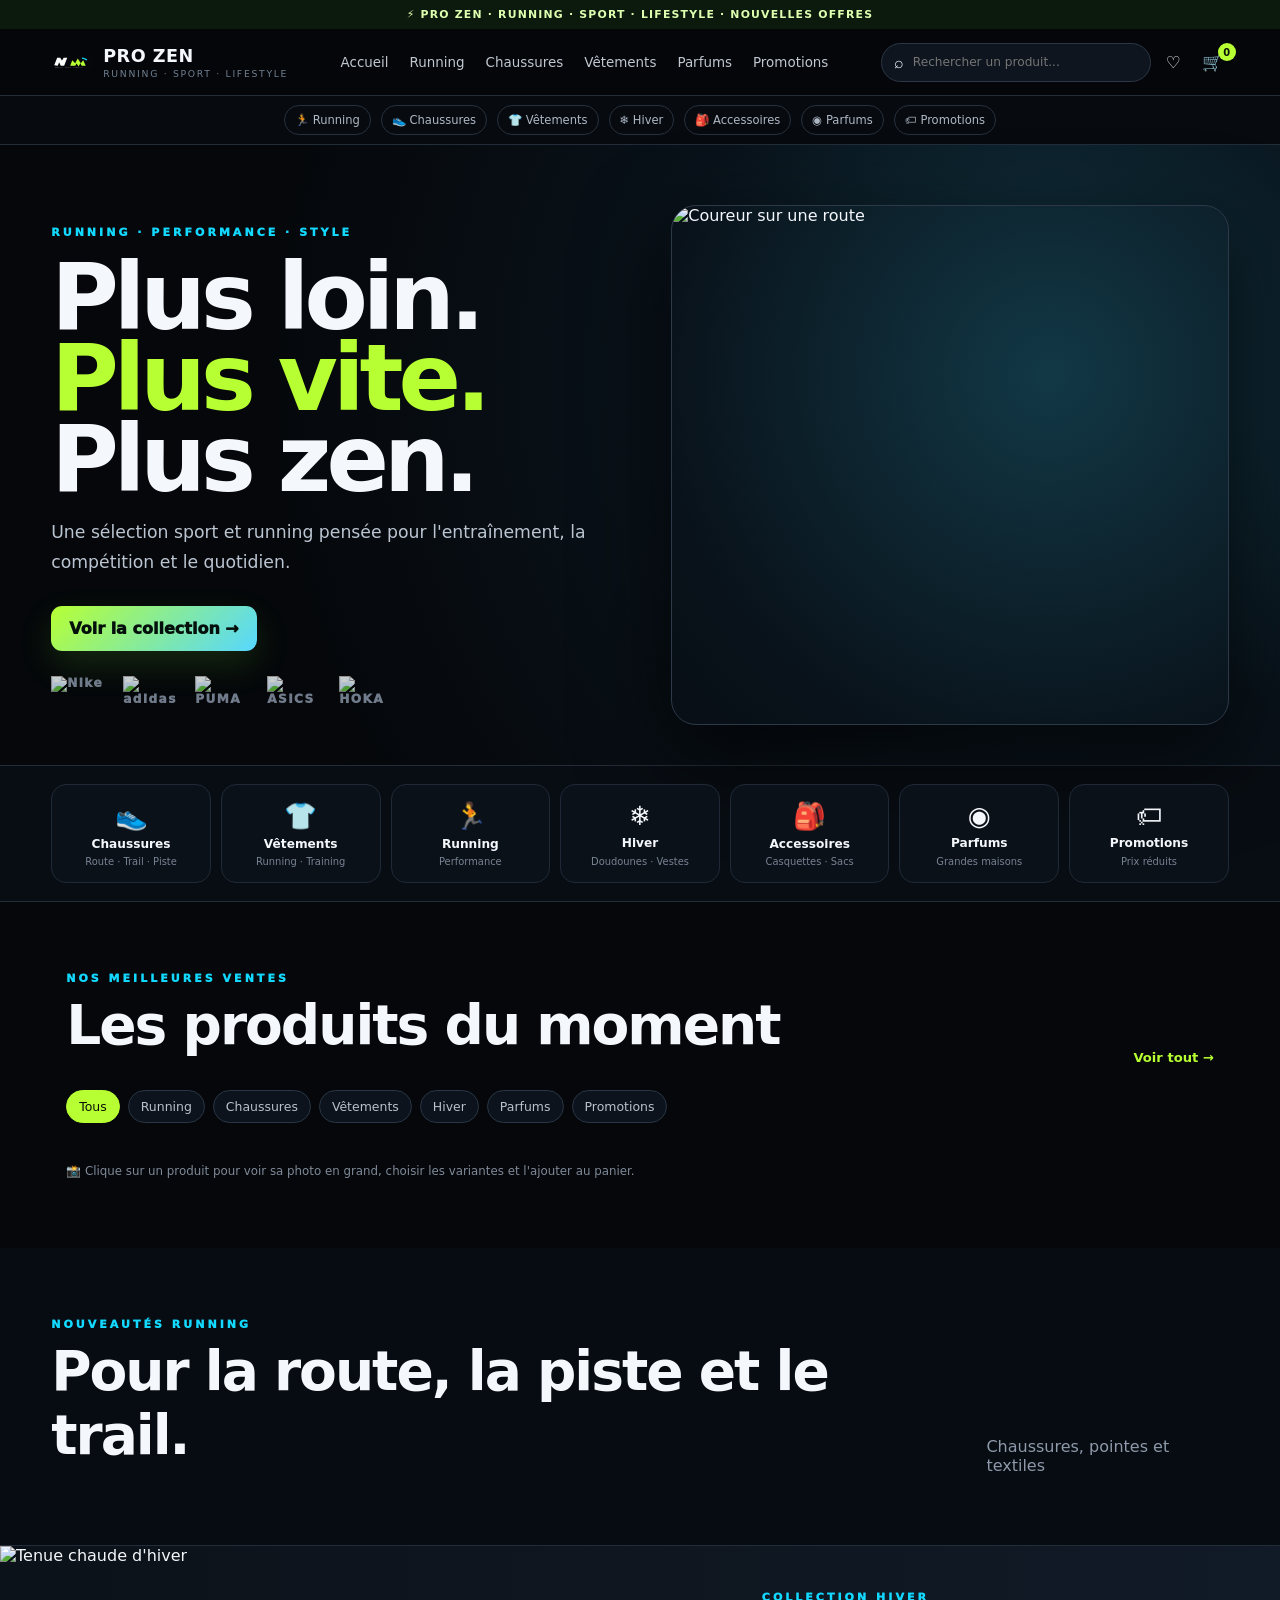
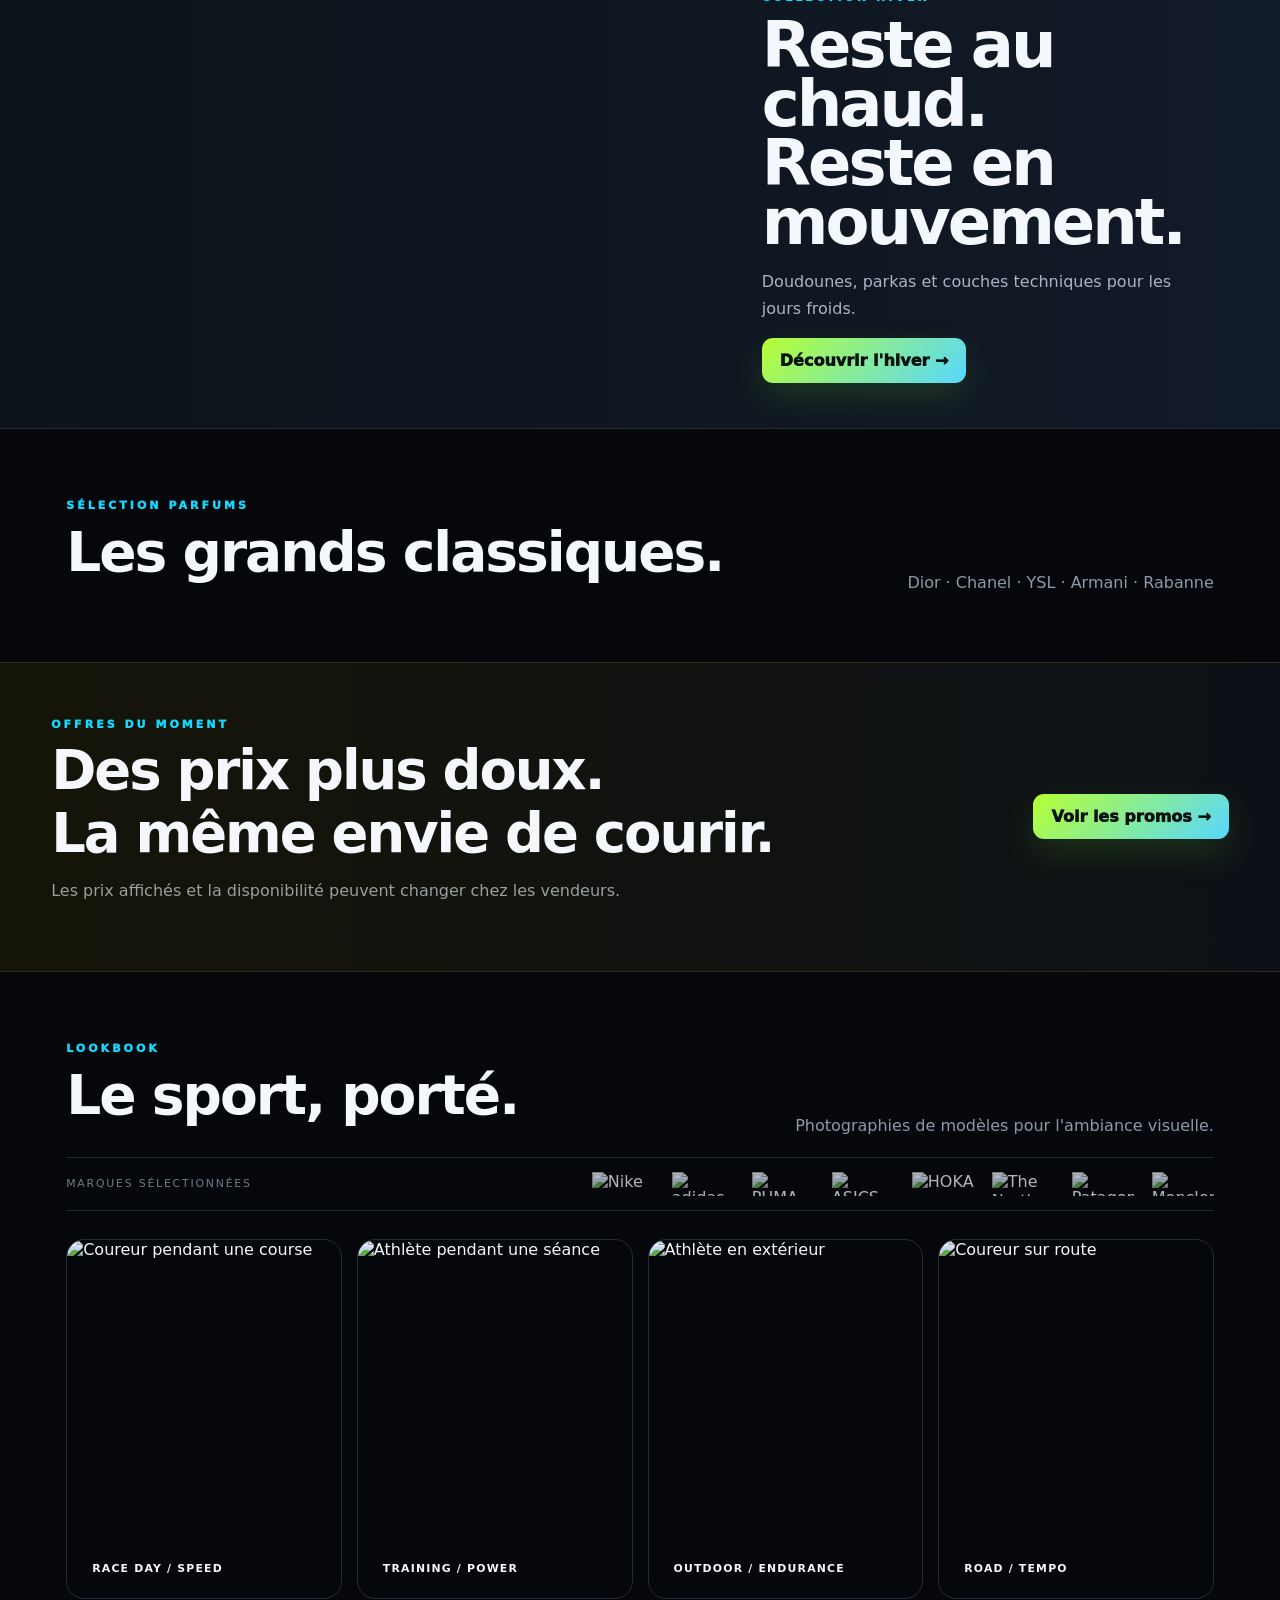
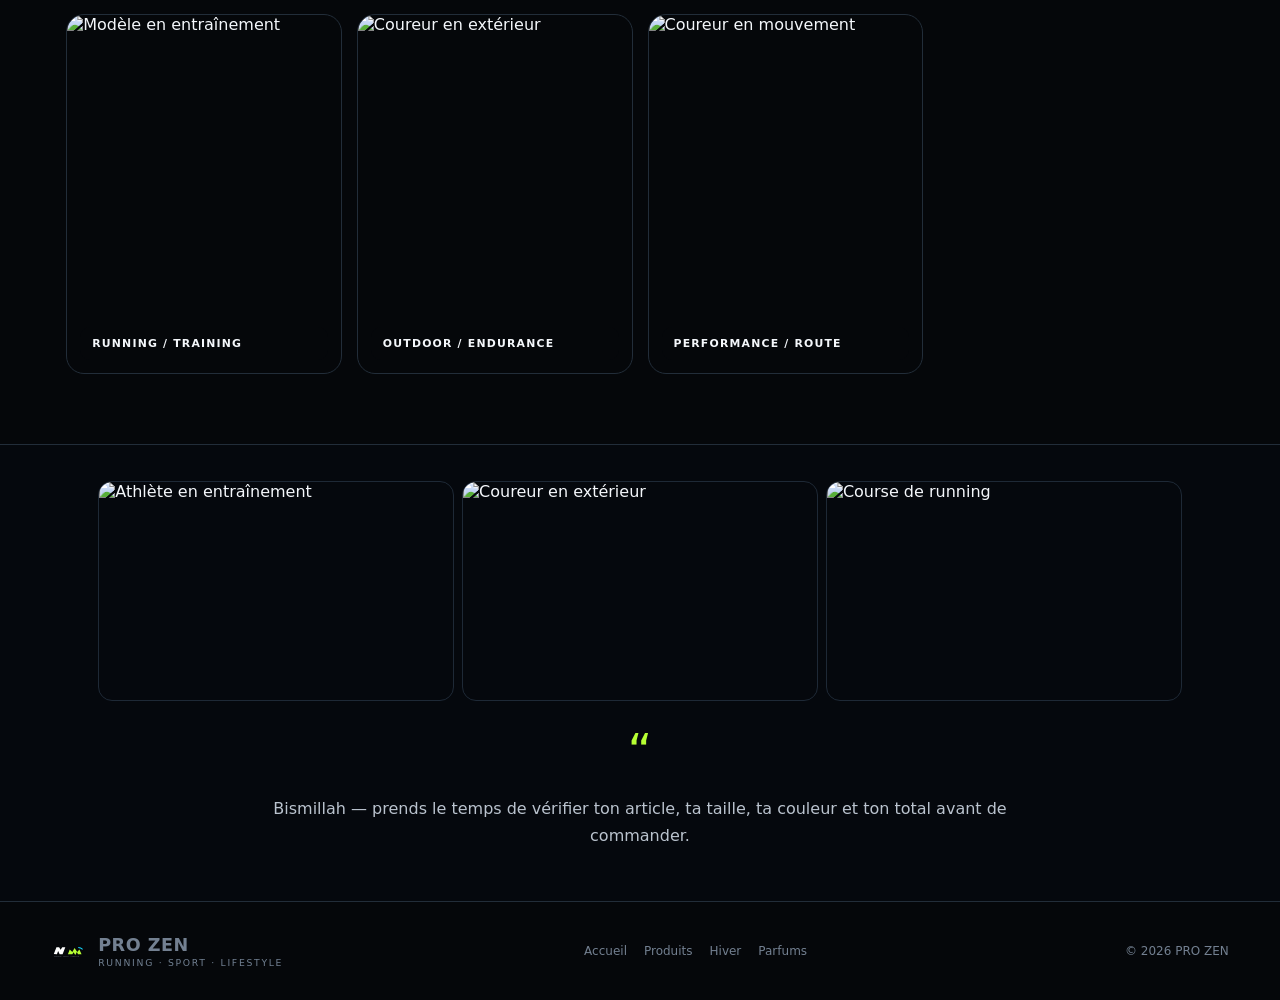
==== pro-zen/index.html @ c5462122 "Refresh PRO ZEN running catalog" ====
<!doctype html>
<html lang="fr">
<head>
<meta charset="utf-8"><meta name="viewport" content="width=device-width,initial-scale=1">
<title>PRO ZEN — Running · Sport · Lifestyle</title>
<meta name="description" content="PRO ZEN — running, chaussures, vêtements, hiver et parfums.">
<link rel="stylesheet" href="style.css?v=12">
</head>
<body>
<div class="topline">⚡ PRO ZEN · RUNNING · SPORT · LIFESTYLE · NOUVELLES OFFRES</div>

<header class="header">
  <a class="brand" href="#home"><img src="logo.svg" alt="PRO ZEN"><div><b>PRO ZEN</b><small>RUNNING · SPORT · LIFESTYLE</small></div></a>
  <nav class="nav"><a href="#home">Accueil</a><a href="#running">Running</a><a href="#products">Chaussures</a><a href="#winter">Vêtements</a><a href="#perfumes">Parfums</a><a href="#promo">Promotions</a></nav>
  <div class="head-tools"><label><span>⌕</span><input id="search" type="search" placeholder="Rechercher un produit..."></label><button class="tool" type="button">♡</button><button id="cartOpen" class="tool cart-tool" type="button">🛒<b id="count">0</b></button></div>
</header>

<div class="subnav"><a href="#products">🏃 Running</a><a href="#products">👟 Chaussures</a><a href="#products">👕 Vêtements</a><a href="#winter">❄ Hiver</a><a href="#products">🎒 Accessoires</a><a href="#perfumes">◉ Parfums</a><a href="#promo">🏷 Promotions</a></div>

<main id="home">
<section class="hero">
  <div class="hero-copy">
    <div class="eyebrow">RUNNING · PERFORMANCE · STYLE</div>
    <h1>Plus loin.<br><span>Plus vite.</span><br>Plus zen.</h1>
    <p>Une sélection sport et running pensée pour l'entraînement, la compétition et le quotidien.</p>
    <a href="#products" class="btn primary">Voir la collection →</a>
    <div class="brands"><img src="https://cdn.simpleicons.org/nike/ffffff" alt="Nike"><img src="https://cdn.simpleicons.org/adidas/ffffff" alt="adidas"><img src="https://cdn.simpleicons.org/puma/ffffff" alt="PUMA"><img src="https://cdn.simpleicons.org/asics/ffffff" alt="ASICS"><img src="https://cdn.simpleicons.org/hoka/ffffff" alt="HOKA"></div>
  </div>
  <div class="hero-photo"><img src="https://images.unsplash.com/photo-1552674605-db6ffd4facb5?auto=format&fit=crop&w=1400&q=88" alt="Coureur sur une route"></div>
</section>

<section class="quickcats">
<a href="#products" data-filter="Chaussures"><span>👟</span><b>Chaussures</b><small>Route · Trail · Piste</small></a>
<a href="#products" data-filter="Vêtements"><span>👕</span><b>Vêtements</b><small>Running · Training</small></a>
<a href="#running" data-filter="Running"><span>🏃</span><b>Running</b><small>Performance</small></a>
<a href="#winter" data-filter="Hiver"><span>❄</span><b>Hiver</b><small>Doudounes · Vestes</small></a>
<a href="#products" data-filter="Accessoires"><span>🎒</span><b>Accessoires</b><small>Casquettes · Sacs</small></a>
<a href="#perfumes" data-filter="Parfums"><span>◉</span><b>Parfums</b><small>Grandes maisons</small></a>
<a href="#promo" data-filter="Promotion"><span>🏷</span><b>Promotions</b><small>Prix réduits</small></a>
</section>

<section id="products" class="section" data-section="catalogue">
  <div class="section-title"><div><div class="eyebrow">NOS MEILLEURES VENTES</div><h2>Les produits du moment</h2></div><a class="text-link" href="#products">Voir tout →</a></div>
  <div id="filterRow" class="filter-row"><button class="filter active" data-filter="Tous">Tous</button><button class="filter" data-filter="Running">Running</button><button class="filter" data-filter="Chaussures">Chaussures</button><button class="filter" data-filter="Vêtements">Vêtements</button><button class="filter" data-filter="Hiver">Hiver</button><button class="filter" data-filter="Parfums">Parfums</button><button class="filter" data-filter="Promotion">Promotions</button></div>
  <div id="productGrid" class="product-grid"></div>
<p class="photo-note">📸 Clique sur un produit pour voir sa photo en grand, choisir les variantes et l'ajouter au panier.</p>
</section>

<section id="running" class="section dark-section">
  <div class="section-title"><div><div class="eyebrow">NOUVEAUTÉS RUNNING</div><h2>Pour la route, la piste et le trail.</h2></div><span class="muted">Chaussures, pointes et textiles</span></div>
  <div id="runningGrid" class="mini-grid"></div>
</section>

<section id="winter" class="winter">
  <div class="winter-photo"><img src="https://images.unsplash.com/photo-1544966503-7cc5ac882d5f?auto=format&fit=crop&w=1400&q=88" alt="Tenue chaude d'hiver"></div>
  <div class="winter-copy"><div class="eyebrow">COLLECTION HIVER</div><h2>Reste au chaud.<br>Reste en mouvement.</h2><p>Doudounes, parkas et couches techniques pour les jours froids.</p><a href="#products" data-filter-link="Hiver" class="btn primary">Découvrir l'hiver →</a></div>
</section>

<section id="perfumes" class="section">
  <div class="section-title"><div><div class="eyebrow">SÉLECTION PARFUMS</div><h2>Les grands classiques.</h2></div><span class="muted">Dior · Chanel · YSL · Armani · Rabanne</span></div>
  <div id="perfumeGrid" class="perfume-grid"></div>
</section>

<section id="promo" class="promo-band">
  <div><div class="eyebrow">OFFRES DU MOMENT</div><h2>Des prix plus doux.<br>La même envie de courir.</h2><p>Les prix affichés et la disponibilité peuvent changer chez les vendeurs.</p></div>
  <a href="#products" data-filter-link="Promotion" class="btn primary">Voir les promos →</a>
</section>

<section class="lookbook section">
  <div class="section-title"><div><div class="eyebrow">LOOKBOOK</div><h2>Le sport, porté.</h2></div><span class="muted">Photographies de modèles pour l'ambiance visuelle.</span></div>
  <div class="brand-gallery"><span>Marques sélectionnées</span><div><img src="https://cdn.simpleicons.org/nike/ffffff" alt="Nike"><img src="https://cdn.simpleicons.org/adidas/ffffff" alt="adidas"><img src="https://cdn.simpleicons.org/puma/ffffff" alt="PUMA"><img src="https://cdn.simpleicons.org/asics/ffffff" alt="ASICS"><img src="https://cdn.simpleicons.org/hoka/ffffff" alt="HOKA"><img src="https://cdn.simpleicons.org/thenorthface/ffffff" alt="The North Face"><img src="https://cdn.simpleicons.org/patagonia/ffffff" alt="Patagonia"><img src="https://cdn.simpleicons.org/moncler/ffffff" alt="Moncler"></div></div>
  <div class="look-grid">
    <figure><img src="https://images.unsplash.com/photo-1461896836934-ffe607ba8211?auto=format&fit=crop&w=1200&q=88" alt="Coureur pendant une course"><figcaption>RACE DAY / SPEED</figcaption></figure>
    <figure><img src="https://images.unsplash.com/photo-1571019613454-1cb2f99b2d8b?auto=format&fit=crop&w=1200&q=88" alt="Athlète pendant une séance"><figcaption>TRAINING / POWER</figcaption></figure>
    <figure><img src="https://images.unsplash.com/photo-1502904550040-7534597429ae?auto=format&fit=crop&w=1200&q=88" alt="Athlète en extérieur"><figcaption>OUTDOOR / ENDURANCE</figcaption></figure>
    <figure><img src="https://images.unsplash.com/photo-1552674605-db6ffd4facb5?auto=format&fit=crop&w=1200&q=88" alt="Coureur sur route"><figcaption>ROAD / TEMPO</figcaption></figure>
    <figure><img src="https://images.unsplash.com/photo-1538805060514-97d9cc17730c?auto=format&fit=crop&w=1200&q=88" alt="Modèle en entraînement"><figcaption>RUNNING / TRAINING</figcaption></figure>
    <figure><img src="https://images.unsplash.com/photo-1517963879433-6ad2b056d712?auto=format&fit=crop&w=1200&q=88" alt="Coureur en extérieur"><figcaption>OUTDOOR / ENDURANCE</figcaption></figure>
    <figure><img src="https://images.unsplash.com/photo-1552674605-db6ffd4facb5?auto=format&fit=crop&w=1200&q=88" alt="Coureur en mouvement"><figcaption>PERFORMANCE / ROUTE</figcaption></figure>
  </div>
</section>

<section class="quote"><div class="photo-ribbon"><img src="https://images.unsplash.com/photo-1517836357463-d25dfeac3438?auto=format&fit=crop&w=1200&q=88" alt="Athlète en entraînement"><img src="https://images.unsplash.com/photo-1546483875-ad9014c88eba?auto=format&fit=crop&w=1200&q=88" alt="Coureur en extérieur"><img src="https://images.unsplash.com/photo-1461896836934-ffe607ba8211?auto=format&fit=crop&w=1200&q=88" alt="Course de running"></div><div class="quote-inner"><span class="quote-mark">“</span><p>Bismillah — prends le temps de vérifier ton article, ta taille, ta couleur et ton total avant de commander.</p></div></section>
</main>

<aside id="cart" class="cart" aria-hidden="true">
  <div class="cart-head"><div><div class="eyebrow">MON PANIER</div><h2>Ta sélection</h2></div><button id="cartClose" class="close">×</button></div>
  <div id="cartItems" class="cart-items"></div>
  <div class="cart-bottom"><div class="total-row"><span>Sous-total</span><b id="cartTotal">0,00 €</b></div><div class="payments"><span>VISA</span><span>MC</span><span>PayPal</span><span>Apple Pay</span></div><button id="checkout" class="btn primary full">Passer la commande →</button><small>Paiement réel à connecter à un prestataire (ex. Stripe).</small><button id="empty" class="clear">Vider le panier</button></div>
</aside>

<div id="overlay" class="overlay hidden"></div>

<div id="productModal" class="modal hidden" aria-hidden="true">
 <div class="modal-card">
  <button id="modalClose" class="modal-x">×</button>
  <div class="modal-media"><img id="modalImg" src="" alt=""></div>
  <div class="modal-info">
   <div id="modalBrand" class="eyebrow"></div><h2 id="modalTitle"></h2><div id="modalPrice" class="modal-price"></div>
   <p id="modalDescription" class="modal-description"></p>
   <label>Taille</label><div id="sizes" class="options"></div>
   <label>Couleur</label><div id="colors" class="options"></div>
   <label>Quantité</label><div class="quantity"><button id="minus">−</button><b id="qty">1</b><button id="plus">+</button></div>
   <button id="playVoice" class="voice-btn" type="button">🔊 Écouter le message</button><button id="addVariant" class="btn primary full">Ajouter au panier</button>
   <a id="official" class="official" target="_blank" rel="noopener">Voir la fiche du vendeur ↗</a>
  </div>
 </div>
</div>

<div id="toast" class="toast"></div>
<footer class="footer"><div class="brand"><img src="logo.svg" alt="PRO ZEN"><div><b>PRO ZEN</b><small>RUNNING · SPORT · LIFESTYLE</small></div></div><div><a href="#home">Accueil</a><a href="#products">Produits</a><a href="#winter">Hiver</a><a href="#perfumes">Parfums</a></div><span>© 2026 PRO ZEN</span></footer>
<script src="script.js?v=12"></script>
</body>
</html>
---- pro-zen/style.css ----
:root{--bg:#05070a;--panel:#0a0f15;--panel2:#101722;--line:#222d39;--text:#f4f7fb;--muted:#8e99a9;--green:#b7ff33;--cyan:#13d8ff;--gold:#e8b74f;--red:#ff4d4d}
*{box-sizing:border-box}html{scroll-behavior:smooth}body{margin:0;background:var(--bg);color:var(--text);font-family:Inter,system-ui,-apple-system,"Segoe UI",Arial,sans-serif}body.lock{overflow:hidden}a{color:inherit;text-decoration:none}button,input{font:inherit}.topline{text-align:center;background:#0b1a0d;padding:8px;font-size:.68rem;font-weight:900;letter-spacing:1.2px;color:#dfffb0}
.header{position:sticky;top:0;z-index:70;display:flex;align-items:center;justify-content:space-between;gap:18px;padding:12px 4%;background:rgba(5,7,10,.94);backdrop-filter:blur(18px);border-bottom:1px solid var(--line)}.brand{display:flex;align-items:center;gap:10px}.brand img{width:42px;height:42px}.brand b{display:block;font-size:1.1rem;letter-spacing:.5px}.brand small{display:block;color:#718092;font-size:.58rem;letter-spacing:1.7px;margin-top:2px}.nav{display:flex;gap:21px;color:#c0c7d1;font-size:.84rem}.nav a:hover{color:#fff}.head-tools{display:flex;align-items:center;gap:9px}.head-tools label{width:min(270px,24vw);display:flex;gap:7px;align-items:center;background:#0e151e;border:1px solid #2b3746;border-radius:99px;padding:9px 12px}.head-tools input{width:100%;min-width:0;border:0;outline:0;background:transparent;color:#fff;font-size:.76rem}.tool{border:0;background:transparent;color:#fff;cursor:pointer;font-size:1.05rem;position:relative}.cart-tool b{position:absolute;top:-8px;right:-7px;display:grid;place-items:center;width:18px;height:18px;border-radius:99px;background:var(--green);color:#0b1108;font-size:.62rem}
.subnav{display:flex;justify-content:center;gap:10px;flex-wrap:wrap;padding:9px 4%;border-bottom:1px solid var(--line);background:#070b10}.subnav a{font-size:.72rem;color:#aeb7c3;border:1px solid #26313e;border-radius:99px;padding:7px 10px}.subnav a:hover{border-color:#56667a;color:#fff}
.hero{display:grid;grid-template-columns:1.03fr .97fr;min-height:620px;padding:55px 4% 35px;align-items:center;gap:28px;background:radial-gradient(circle at 82% 37%,#123846 0,#09121a 35%,#05070a 72%)}.hero-copy{max-width:650px}.eyebrow{font-size:.69rem;letter-spacing:3px;color:var(--cyan);font-weight:950}.hero h1{font-size:clamp(3.5rem,7.2vw,7rem);line-height:.88;letter-spacing:-5px;margin:18px 0}.hero h1 span{color:var(--green)}.hero p{max-width:620px;color:#bbc5d1;line-height:1.7;font-size:1.08rem}.btn{border:0;border-radius:11px;padding:13px 18px;font-weight:950;cursor:pointer;display:inline-flex;align-items:center;justify-content:center;gap:8px}.primary{background:linear-gradient(135deg,var(--green),#57d7ff);color:#04100b;box-shadow:0 14px 35px #7fff3322}.hero .primary{margin-top:12px}.brands{display:flex;gap:18px;flex-wrap:wrap;margin-top:25px;color:#7f8b9c;font-size:.76rem;font-weight:950;letter-spacing:1.4px}.hero-photo{height:520px;border-radius:25px;overflow:hidden;border:1px solid #2d3848;box-shadow:0 30px 90px #000b}.hero-photo img{width:100%;height:100%;object-fit:cover}
.quickcats{display:grid;grid-template-columns:repeat(7,1fr);gap:10px;padding:18px 4%;background:#080d13;border-top:1px solid var(--line);border-bottom:1px solid var(--line)}.quickcats a{display:grid;justify-items:center;text-align:center;gap:5px;padding:15px 8px;border:1px solid #202a37;background:#0b1119;border-radius:15px}.quickcats a:hover{border-color:#4d5d70;transform:translateY(-2px)}.quickcats span{font-size:1.65rem}.quickcats b{font-size:.76rem}.quickcats small{color:#788393;font-size:.62rem}
.section{max-width:1250px;margin:auto;padding:70px 4%}.section-title{display:flex;justify-content:space-between;align-items:end;gap:20px}.section h2{font-size:clamp(2.1rem,4.3vw,3.5rem);letter-spacing:-2px;margin:8px 0}.muted{color:var(--muted)}.text-link{color:var(--green);font-size:.82rem;font-weight:900}.filter-row{display:flex;gap:8px;flex-wrap:wrap;margin:25px 0}.filter{background:#0c131c;border:1px solid #2a3645;color:#b8c1cd;border-radius:99px;padding:8px 12px;cursor:pointer;font-size:.78rem}.filter.active{background:var(--green);color:#091008;border-color:var(--green)}
.product-grid{display:grid;grid-template-columns:repeat(4,1fr);gap:15px}.product-card{border:1px solid var(--line);border-radius:16px;overflow:hidden;background:linear-gradient(160deg,#101722,#090d13);transition:.2s;cursor:pointer}.product-card:hover{transform:translateY(-4px);border-color:#425469}.product-photo{height:245px;background:#f2f4f6;position:relative;display:grid;place-items:center}.product-photo img{width:100%;height:100%;object-fit:contain;display:block}.tag{position:absolute;left:11px;top:11px;background:#07120a;border:1px solid #496b23;color:var(--green);padding:5px 7px;border-radius:99px;font-size:.62rem;font-weight:950;z-index:2}.product-info{padding:14px}.product-brand{font-size:.64rem;letter-spacing:1.5px;color:var(--cyan);font-weight:950}.product-info h3{font-size:.95rem;margin:7px 0;min-height:41px}.product-meta{display:flex;justify-content:space-between;gap:8px;align-items:center}.rating{color:#ffd45a;font-size:.68rem}.price{font-weight:950}.old{color:#6f7a89;text-decoration:line-through;font-size:.72rem;margin-right:5px}.mini-grid{display:grid;grid-template-columns:repeat(6,1fr);gap:12px}.mini-card{border:1px solid #222d3b;border-radius:14px;background:#0c121a;overflow:hidden;cursor:pointer}.mini-card .mini-photo{height:145px;background:#121924}.mini-card img{width:100%;height:100%;object-fit:contain}.mini-card div:last-child{padding:10px}.mini-card strong{display:block;font-size:.72rem}.mini-card span{font-size:.65rem;color:#8793a3}
.dark-section{background:#070c12;max-width:none}.dark-section>.section{max-width:1250px}
.winter{display:grid;grid-template-columns:1.12fr .88fr;min-height:390px;border-top:1px solid var(--line);border-bottom:1px solid var(--line);background:linear-gradient(90deg,#0c1219,#111a27)}.winter-photo{min-height:390px}.winter-photo img{width:100%;height:100%;object-fit:cover}.winter-copy{align-self:center;padding:45px}.winter-copy h2{font-size:clamp(2.5rem,5vw,4.2rem);letter-spacing:-3px;line-height:.92;margin:12px 0}.winter-copy p{color:#aab4c2;line-height:1.7;max-width:450px}
.perfume-grid{display:grid;grid-template-columns:repeat(5,1fr);gap:14px}.perfume-card{border:1px solid var(--line);border-radius:16px;overflow:hidden;background:#0d1219;cursor:pointer}.perfume-card .perfume-photo{height:250px;background:#17120f;display:grid;place-items:center}.perfume-card img{width:100%;height:100%;object-fit:cover}.perfume-card div:last-child{padding:13px}.perfume-card small{color:var(--gold)}.perfume-card h3{font-size:.9rem;margin:6px 0}
.promo-band{display:flex;align-items:center;justify-content:space-between;gap:30px;padding:55px 4%;background:linear-gradient(90deg,#151408,#0d1117);border-top:1px solid #302d1b;border-bottom:1px solid #302d1b}.promo-band h2{font-size:clamp(2rem,4.5vw,3.4rem);margin:8px 0;letter-spacing:-2px}.promo-band p{color:#989f9e}
.look-grid{display:grid;grid-template-columns:1.2fr .9fr .9fr;gap:15px}.look-grid figure{height:410px;margin:0;position:relative;overflow:hidden;border-radius:18px;border:1px solid var(--line)}.look-grid figure:nth-child(n+2){height:410px}.look-grid img{width:100%;height:100%;object-fit:cover}.look-grid figcaption{position:absolute;left:13px;right:13px;bottom:13px;background:#05080bd9;padding:10px 12px;border-radius:10px;font-size:.68rem;font-weight:900;letter-spacing:1.2px}
.quote{padding:36px 4%;background:#05080d;border-top:1px solid var(--line)}.quote-inner{max-width:820px;margin:auto;text-align:center}.quote-mark{font-size:3rem;color:var(--green)}.quote p{color:#bac3ce;line-height:1.7}
.cart{position:fixed;z-index:120;right:0;top:0;width:min(450px,94vw);height:100vh;background:#090f16;border-left:1px solid #364354;padding:23px;transform:translateX(105%);transition:.25s;display:flex;flex-direction:column}.cart.open{transform:translateX(0)}.cart-head{display:flex;justify-content:space-between}.cart h2{margin:6px 0}.close,.modal-x{border:0;background:transparent;color:#fff;font-size:2rem;cursor:pointer}.cart-items{flex:1;overflow:auto;margin:18px 0}.empty{color:#738091;padding:25px 0}.cart-row{display:grid;grid-template-columns:1fr auto;gap:10px;padding:14px 0;border-bottom:1px solid #25303d}.cart-row h4{margin:0 0 4px;font-size:.87rem}.cart-row small{color:#8994a3;line-height:1.5}.remove{background:#1c2632;color:#fff;border:0;width:31px;height:31px;border-radius:8px;cursor:pointer}.cart-bottom{border-top:1px solid #2a3643;padding-top:15px;display:grid;gap:10px}.total-row{display:flex;justify-content:space-between}.payments{display:flex;gap:7px;flex-wrap:wrap}.payments span{border:1px solid #313d4c;border-radius:7px;padding:6px 8px;background:#0f1620;color:#bfc8d3;font-size:.65rem;font-weight:900}.full{width:100%}.cart-bottom small{font-size:.7rem;color:#6e7b8b;line-height:1.5}.clear{border:0;background:transparent;color:#9ba6b5;cursor:pointer}.overlay{position:fixed;z-index:110;inset:0;background:#000b}
.modal{position:fixed;z-index:130;inset:0;background:#000c;display:grid;place-items:center;padding:20px}.modal-card{position:relative;width:min(900px,100%);max-height:92vh;overflow:auto;display:grid;grid-template-columns:1fr 1fr;background:#0c1219;border:1px solid #344052;border-radius:20px;box-shadow:0 30px 100px #000e}.modal-media{min-height:530px;background:#f2f4f6}.modal-media img{width:100%;height:100%;object-fit:contain}.modal-info{padding:30px}.modal-info h2{font-size:2rem;margin:8px 0}.modal-price{font-weight:950;font-size:1.3rem}.modal-description{color:#9aa5b4;line-height:1.7;font-size:.9rem}.modal-info label{display:block;color:#aeb8c5;font-size:.75rem;font-weight:900;margin:18px 0 8px}.options{display:flex;gap:8px;flex-wrap:wrap}.option{border:1px solid #324052;background:#111a24;color:#fff;padding:9px 12px;border-radius:9px;cursor:pointer}.option.selected{border-color:var(--green);background:#203018}.quantity{display:flex;gap:15px;align-items:center;margin:10px 0 20px}.quantity button{width:35px;height:35px;border:1px solid #354255;background:#121b25;color:#fff;border-radius:8px;cursor:pointer}.official{display:block;text-align:center;margin-top:12px;color:#99a5b6;font-size:.76rem}.hidden{display:none!important}.toast{position:fixed;z-index:150;left:50%;bottom:24px;transform:translate(-50%,20px);opacity:0;transition:.2s;background:#f4f7fa;color:#071009;padding:11px 15px;border-radius:99px;font-weight:950;pointer-events:none}.toast.show{opacity:1;transform:translate(-50%,0)}
.footer{display:flex;justify-content:space-between;align-items:center;gap:20px;padding:28px 4%;border-top:1px solid var(--line);color:#738091;font-size:.75rem}.footer .brand img{width:37px}.footer a{margin-right:17px}
@media(max-width:1100px){.product-grid{grid-template-columns:repeat(3,1fr)}.mini-grid{grid-template-columns:repeat(4,1fr)}.perfume-grid{grid-template-columns:repeat(4,1fr)}.quickcats{grid-template-columns:repeat(4,1fr)}.nav{display:none}.head-tools label{width:240px}}
@media(max-width:800px){.hero{grid-template-columns:1fr}.hero-photo{height:430px}.product-grid{grid-template-columns:repeat(2,1fr)}.mini-grid{grid-template-columns:repeat(3,1fr)}.perfume-grid{grid-template-columns:repeat(2,1fr)}.winter{grid-template-columns:1fr}.winter-photo{min-height:320px}.winter-copy{padding:35px 4%}.look-grid{grid-template-columns:1fr}.section-title{display:block}.modal-card{grid-template-columns:1fr}.modal-media{min-height:320px;height:320px}.hero h1{letter-spacing:-3px}}
@media(max-width:560px){.header{padding:11px 4%}.brand small{display:none}.head-tools label{display:none}.quickcats{grid-template-columns:repeat(2,1fr);padding:12px 4%}.product-grid{grid-template-columns:1fr}.mini-grid{grid-template-columns:repeat(2,1fr)}.perfume-grid{grid-template-columns:1fr 1fr}.footer{flex-direction:column;align-items:flex-start}.promo-band{display:block}.promo-band .btn{margin-top:15px}}

.brands{display:flex!important;align-items:center;gap:18px;flex-wrap:wrap;margin-top:25px}.brands img{width:54px;height:28px;object-fit:contain;opacity:.8;filter:brightness(1.1)}.brands img:hover{opacity:1}.brand-gallery{margin:22px 0 28px;padding:14px 0;border-top:1px solid #202b38;border-bottom:1px solid #202b38;display:flex;align-items:center;justify-content:space-between;gap:18px}.brand-gallery>span{font-size:.68rem;color:#6f7b89;letter-spacing:1.8px;text-transform:uppercase}.brand-gallery>div{display:flex;gap:18px;align-items:center;flex-wrap:wrap}.brand-gallery img{width:62px;height:24px;object-fit:contain;opacity:.72}.brand-gallery img:hover{opacity:1}.look-grid{grid-template-columns:repeat(4,1fr)}.look-grid figure{height:360px!important}.photo-ribbon{display:grid;grid-template-columns:repeat(3,1fr);gap:8px;max-width:1250px;margin:0 auto 22px;padding:0 4%}.photo-ribbon img{width:100%;height:220px;object-fit:cover;border-radius:14px;border:1px solid #1e2936}
@media(max-width:1000px){.look-grid{grid-template-columns:repeat(2,1fr)}.brand-gallery{display:block}.brand-gallery>div{margin-top:12px}.photo-ribbon{grid-template-columns:1fr 1fr}}
@media(max-width:600px){.look-grid{grid-template-columns:1fr}.photo-ribbon{grid-template-columns:1fr}.photo-ribbon img{height:200px}.brands img{width:45px}}

.product-photo{height:280px!important;background:#f7f7f7}.product-photo img{object-fit:contain!important;padding:12px}.photo-note{margin:16px 0 0;color:#7f8a99;font-size:.74rem}.modal-media{background:#f7f7f7;display:flex;align-items:center;justify-content:center}.modal-media img{object-fit:contain!important;padding:20px}.voice-btn{width:100%;margin:12px 0 8px;border:1px solid #395066;background:#111b25;color:#dff8ff;border-radius:10px;padding:10px;font-weight:900;cursor:pointer}.voice-btn:hover{border-color:#13d8ff;background:#102531}
.official-card-link{display:block;margin-top:10px;color:#b7ff33;font-size:.72rem;font-weight:900}.official-card-link:hover{color:#13d8ff}.click-hint{margin-top:7px;color:#6f7b8a;font-size:.65rem}.image-fallback{background:linear-gradient(145deg,#111923,#090d13)!important}
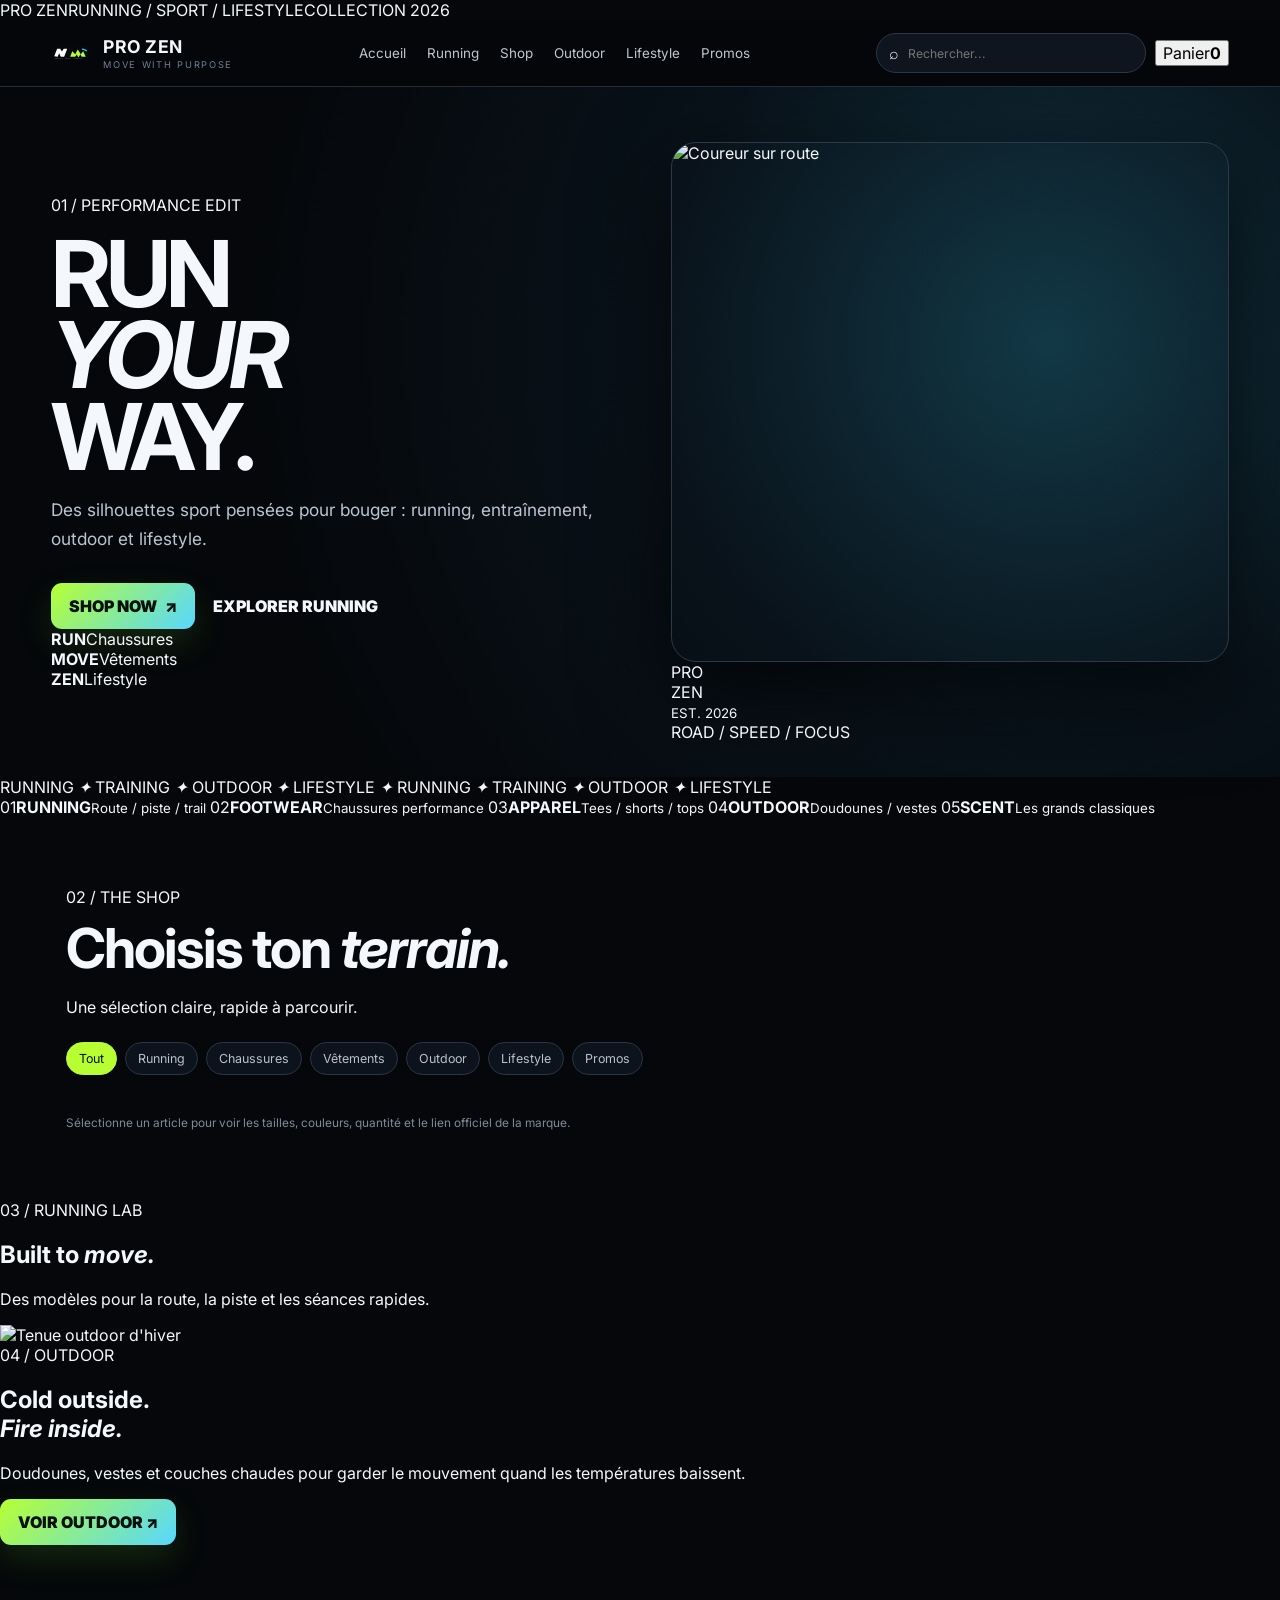
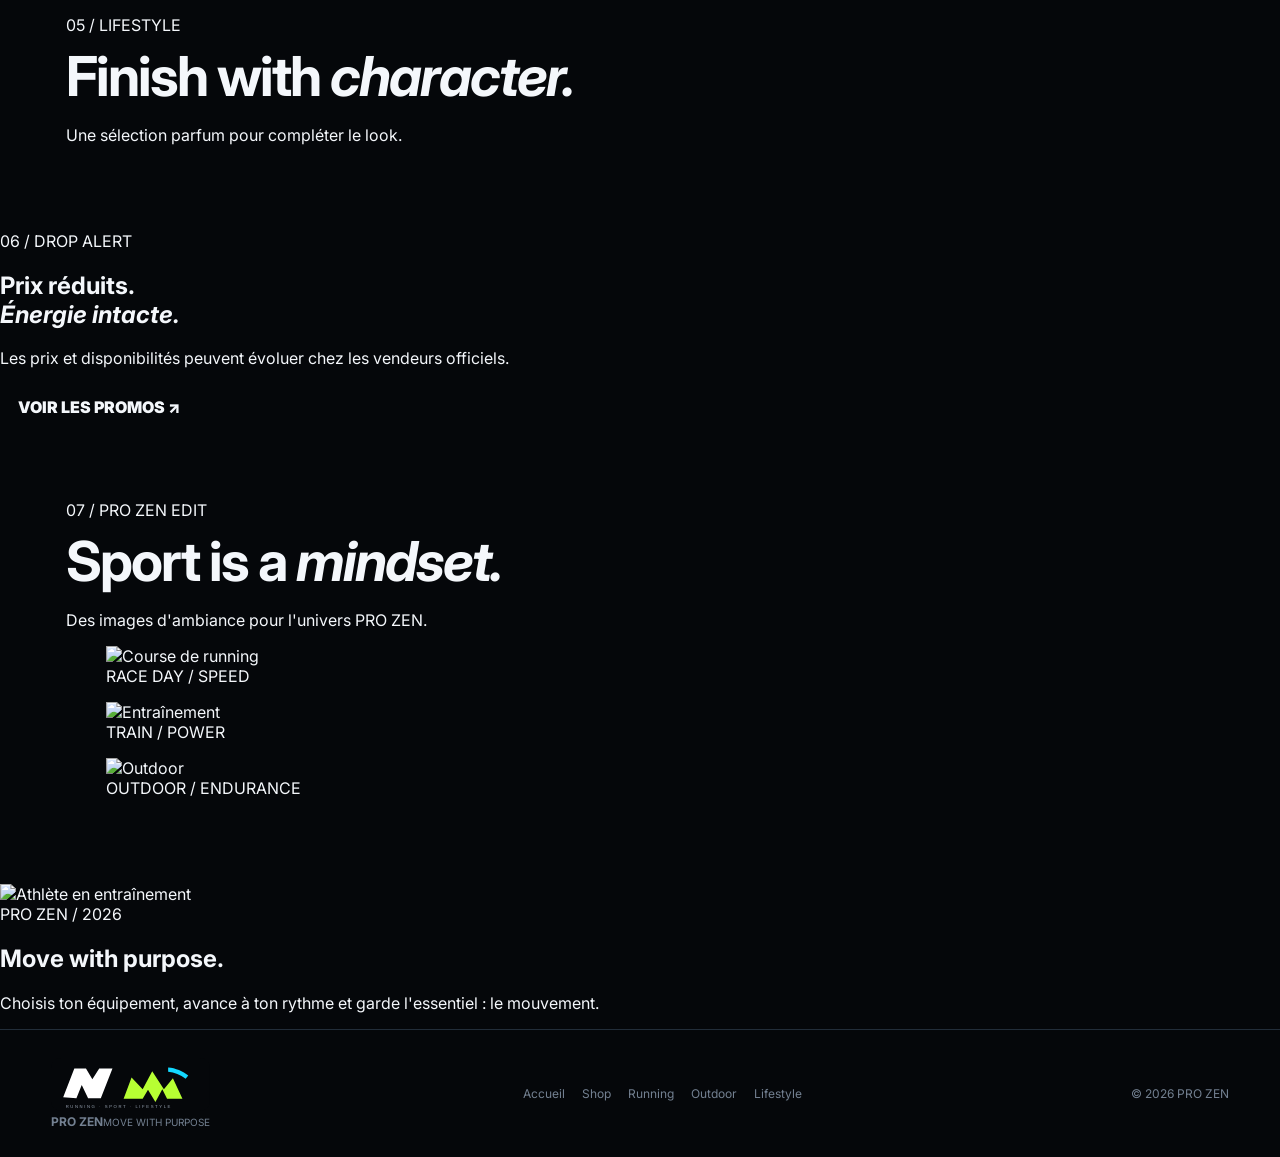
==== commit a717d8fd: "Refonte complète de la page PRO ZEN" ====
--- a/pro-zen/index.html
+++ b/pro-zen/index.html
@@ -1,95 +1,101 @@
-
 <!doctype html>
 <html lang="fr">
 <head>
-<meta charset="utf-8"><meta name="viewport" content="width=device-width,initial-scale=1">
-<title>PRO ZEN — Running · Sport · Lifestyle</title>
-<meta name="description" content="PRO ZEN — running, chaussures, vêtements, hiver et parfums.">
-<link rel="stylesheet" href="style.css?v=12">
+<meta charset="utf-8">
+<meta name="viewport" content="width=device-width,initial-scale=1">
+<title>PRO ZEN — Running, sport & lifestyle</title>
+<meta name="description" content="PRO ZEN — sélection running, chaussures, vêtements, hiver et parfums.">
+<link rel="preconnect" href="https://fonts.googleapis.com">
+<link rel="preconnect" href="https://fonts.gstatic.com" crossorigin>
+<link href="https://fonts.googleapis.com/css2?family=Barlow+Condensed:wght@500;600;700;800;900&family=Inter:wght@400;500;600;700;800;900&display=swap" rel="stylesheet">
+<link rel="stylesheet" href="style.css?v=20">
 </head>
 <body>
-<div class="topline">⚡ PRO ZEN · RUNNING · SPORT · LIFESTYLE · NOUVELLES OFFRES</div>
+<div class="announce"><span>PRO ZEN</span><span>RUNNING / SPORT / LIFESTYLE</span><span>COLLECTION 2026</span></div>
 
 <header class="header">
-  <a class="brand" href="#home"><img src="logo.svg" alt="PRO ZEN"><div><b>PRO ZEN</b><small>RUNNING · SPORT · LIFESTYLE</small></div></a>
-  <nav class="nav"><a href="#home">Accueil</a><a href="#running">Running</a><a href="#products">Chaussures</a><a href="#winter">Vêtements</a><a href="#perfumes">Parfums</a><a href="#promo">Promotions</a></nav>
-  <div class="head-tools"><label><span>⌕</span><input id="search" type="search" placeholder="Rechercher un produit..."></label><button class="tool" type="button">♡</button><button id="cartOpen" class="tool cart-tool" type="button">🛒<b id="count">0</b></button></div>
+  <a class="brand" href="#home"><img src="logo.svg" alt="PRO ZEN"><div><b>PRO ZEN</b><small>MOVE WITH PURPOSE</small></div></a>
+  <nav class="nav"><a href="#home">Accueil</a><a href="#running">Running</a><a href="#products">Shop</a><a href="#winter">Outdoor</a><a href="#perfumes">Lifestyle</a><a href="#promo">Promos</a></nav>
+  <div class="head-tools">
+    <label class="search"><span>⌕</span><input id="search" type="search" placeholder="Rechercher..."></label>
+    <button id="cartOpen" class="cart-button" type="button"><span>Panier</span><b id="count">0</b></button>
+  </div>
 </header>
-
-<div class="subnav"><a href="#products">🏃 Running</a><a href="#products">👟 Chaussures</a><a href="#products">👕 Vêtements</a><a href="#winter">❄ Hiver</a><a href="#products">🎒 Accessoires</a><a href="#perfumes">◉ Parfums</a><a href="#promo">🏷 Promotions</a></div>
 
 <main id="home">
 <section class="hero">
   <div class="hero-copy">
-    <div class="eyebrow">RUNNING · PERFORMANCE · STYLE</div>
-    <h1>Plus loin.<br><span>Plus vite.</span><br>Plus zen.</h1>
-    <p>Une sélection sport et running pensée pour l'entraînement, la compétition et le quotidien.</p>
-    <a href="#products" class="btn primary">Voir la collection →</a>
-    <div class="brands"><img src="https://cdn.simpleicons.org/nike/ffffff" alt="Nike"><img src="https://cdn.simpleicons.org/adidas/ffffff" alt="adidas"><img src="https://cdn.simpleicons.org/puma/ffffff" alt="PUMA"><img src="https://cdn.simpleicons.org/asics/ffffff" alt="ASICS"><img src="https://cdn.simpleicons.org/hoka/ffffff" alt="HOKA"></div>
+    <div class="kicker">01 / PERFORMANCE EDIT</div>
+    <h1>RUN<br><em>YOUR</em><br>WAY.</h1>
+    <p>Des silhouettes sport pensées pour bouger : running, entraînement, outdoor et lifestyle.</p>
+    <div class="hero-actions"><a href="#products" class="btn primary">SHOP NOW <span>↗</span></a><a href="#running" class="btn ghost">EXPLORER RUNNING</a></div>
+    <div class="hero-stats"><div><strong>RUN</strong><span>Chaussures</span></div><div><strong>MOVE</strong><span>Vêtements</span></div><div><strong>ZEN</strong><span>Lifestyle</span></div></div>
   </div>
-  <div class="hero-photo"><img src="https://images.unsplash.com/photo-1552674605-db6ffd4facb5?auto=format&fit=crop&w=1400&q=88" alt="Coureur sur une route"></div>
+  <div class="hero-visual">
+    <div class="hero-photo"><img src="https://images.unsplash.com/photo-1552674605-db6ffd4facb5?auto=format&fit=crop&w=1500&q=90" alt="Coureur sur route"></div>
+    <div class="hero-stamp">PRO<br>ZEN<br><small>EST. 2026</small></div>
+    <div class="hero-label">ROAD / SPEED / FOCUS</div>
+  </div>
 </section>
 
-<section class="quickcats">
-<a href="#products" data-filter="Chaussures"><span>👟</span><b>Chaussures</b><small>Route · Trail · Piste</small></a>
-<a href="#products" data-filter="Vêtements"><span>👕</span><b>Vêtements</b><small>Running · Training</small></a>
-<a href="#running" data-filter="Running"><span>🏃</span><b>Running</b><small>Performance</small></a>
-<a href="#winter" data-filter="Hiver"><span>❄</span><b>Hiver</b><small>Doudounes · Vestes</small></a>
-<a href="#products" data-filter="Accessoires"><span>🎒</span><b>Accessoires</b><small>Casquettes · Sacs</small></a>
-<a href="#perfumes" data-filter="Parfums"><span>◉</span><b>Parfums</b><small>Grandes maisons</small></a>
-<a href="#promo" data-filter="Promotion"><span>🏷</span><b>Promotions</b><small>Prix réduits</small></a>
+<section class="marquee"><div>RUNNING <i>✦</i> TRAINING <i>✦</i> OUTDOOR <i>✦</i> LIFESTYLE <i>✦</i> RUNNING <i>✦</i> TRAINING <i>✦</i> OUTDOOR <i>✦</i> LIFESTYLE</div></section>
+
+<section class="category-strip">
+  <a href="#products" data-filter="Running"><span>01</span><b>RUNNING</b><small>Route / piste / trail</small></a>
+  <a href="#products" data-filter="Chaussures"><span>02</span><b>FOOTWEAR</b><small>Chaussures performance</small></a>
+  <a href="#products" data-filter="Vêtements"><span>03</span><b>APPAREL</b><small>Tees / shorts / tops</small></a>
+  <a href="#products" data-filter="Hiver"><span>04</span><b>OUTDOOR</b><small>Doudounes / vestes</small></a>
+  <a href="#products" data-filter="Parfums"><span>05</span><b>SCENT</b><small>Les grands classiques</small></a>
 </section>
 
-<section id="products" class="section" data-section="catalogue">
-  <div class="section-title"><div><div class="eyebrow">NOS MEILLEURES VENTES</div><h2>Les produits du moment</h2></div><a class="text-link" href="#products">Voir tout →</a></div>
-  <div id="filterRow" class="filter-row"><button class="filter active" data-filter="Tous">Tous</button><button class="filter" data-filter="Running">Running</button><button class="filter" data-filter="Chaussures">Chaussures</button><button class="filter" data-filter="Vêtements">Vêtements</button><button class="filter" data-filter="Hiver">Hiver</button><button class="filter" data-filter="Parfums">Parfums</button><button class="filter" data-filter="Promotion">Promotions</button></div>
+<section id="products" class="section shop-section">
+  <div class="section-heading"><div><div class="kicker">02 / THE SHOP</div><h2>Choisis ton <em>terrain.</em></h2></div><p>Une sélection claire, rapide à parcourir.</p></div>
+  <div id="filterRow" class="filter-row">
+    <button class="filter active" data-filter="Tous">Tout</button><button class="filter" data-filter="Running">Running</button><button class="filter" data-filter="Chaussures">Chaussures</button><button class="filter" data-filter="Vêtements">Vêtements</button><button class="filter" data-filter="Hiver">Outdoor</button><button class="filter" data-filter="Parfums">Lifestyle</button><button class="filter" data-filter="Promotion">Promos</button>
+  </div>
   <div id="productGrid" class="product-grid"></div>
-<p class="photo-note">📸 Clique sur un produit pour voir sa photo en grand, choisir les variantes et l'ajouter au panier.</p>
+  <p class="photo-note">Sélectionne un article pour voir les tailles, couleurs, quantité et le lien officiel de la marque.</p>
 </section>
 
-<section id="running" class="section dark-section">
-  <div class="section-title"><div><div class="eyebrow">NOUVEAUTÉS RUNNING</div><h2>Pour la route, la piste et le trail.</h2></div><span class="muted">Chaussures, pointes et textiles</span></div>
-  <div id="runningGrid" class="mini-grid"></div>
+<section id="running" class="feature-section">
+  <div class="feature-inner">
+    <div class="section-heading light"><div><div class="kicker">03 / RUNNING LAB</div><h2>Built to <em>move.</em></h2></div><p>Des modèles pour la route, la piste et les séances rapides.</p></div>
+    <div id="runningGrid" class="mini-grid"></div>
+  </div>
 </section>
 
-<section id="winter" class="winter">
-  <div class="winter-photo"><img src="https://images.unsplash.com/photo-1544966503-7cc5ac882d5f?auto=format&fit=crop&w=1400&q=88" alt="Tenue chaude d'hiver"></div>
-  <div class="winter-copy"><div class="eyebrow">COLLECTION HIVER</div><h2>Reste au chaud.<br>Reste en mouvement.</h2><p>Doudounes, parkas et couches techniques pour les jours froids.</p><a href="#products" data-filter-link="Hiver" class="btn primary">Découvrir l'hiver →</a></div>
+<section id="winter" class="split-feature">
+  <div class="split-photo"><img src="https://images.unsplash.com/photo-1544966503-7cc5ac882d5f?auto=format&fit=crop&w=1500&q=90" alt="Tenue outdoor d'hiver"></div>
+  <div class="split-copy"><div class="kicker">04 / OUTDOOR</div><h2>Cold outside.<br><em>Fire inside.</em></h2><p>Doudounes, vestes et couches chaudes pour garder le mouvement quand les températures baissent.</p><a href="#products" data-filter-link="Hiver" class="btn primary">VOIR OUTDOOR ↗</a></div>
 </section>
 
-<section id="perfumes" class="section">
-  <div class="section-title"><div><div class="eyebrow">SÉLECTION PARFUMS</div><h2>Les grands classiques.</h2></div><span class="muted">Dior · Chanel · YSL · Armani · Rabanne</span></div>
+<section id="perfumes" class="section lifestyle-section">
+  <div class="section-heading"><div><div class="kicker">05 / LIFESTYLE</div><h2>Finish with <em>character.</em></h2></div><p>Une sélection parfum pour compléter le look.</p></div>
   <div id="perfumeGrid" class="perfume-grid"></div>
 </section>
 
-<section id="promo" class="promo-band">
-  <div><div class="eyebrow">OFFRES DU MOMENT</div><h2>Des prix plus doux.<br>La même envie de courir.</h2><p>Les prix affichés et la disponibilité peuvent changer chez les vendeurs.</p></div>
-  <a href="#products" data-filter-link="Promotion" class="btn primary">Voir les promos →</a>
+<section id="promo" class="promo">
+  <div><div class="kicker">06 / DROP ALERT</div><h2>Prix réduits.<br><em>Énergie intacte.</em></h2><p>Les prix et disponibilités peuvent évoluer chez les vendeurs officiels.</p></div>
+  <a href="#products" data-filter-link="Promotion" class="btn dark">VOIR LES PROMOS ↗</a>
 </section>
 
-<section class="lookbook section">
-  <div class="section-title"><div><div class="eyebrow">LOOKBOOK</div><h2>Le sport, porté.</h2></div><span class="muted">Photographies de modèles pour l'ambiance visuelle.</span></div>
-  <div class="brand-gallery"><span>Marques sélectionnées</span><div><img src="https://cdn.simpleicons.org/nike/ffffff" alt="Nike"><img src="https://cdn.simpleicons.org/adidas/ffffff" alt="adidas"><img src="https://cdn.simpleicons.org/puma/ffffff" alt="PUMA"><img src="https://cdn.simpleicons.org/asics/ffffff" alt="ASICS"><img src="https://cdn.simpleicons.org/hoka/ffffff" alt="HOKA"><img src="https://cdn.simpleicons.org/thenorthface/ffffff" alt="The North Face"><img src="https://cdn.simpleicons.org/patagonia/ffffff" alt="Patagonia"><img src="https://cdn.simpleicons.org/moncler/ffffff" alt="Moncler"></div></div>
-  <div class="look-grid">
-    <figure><img src="https://images.unsplash.com/photo-1461896836934-ffe607ba8211?auto=format&fit=crop&w=1200&q=88" alt="Coureur pendant une course"><figcaption>RACE DAY / SPEED</figcaption></figure>
-    <figure><img src="https://images.unsplash.com/photo-1571019613454-1cb2f99b2d8b?auto=format&fit=crop&w=1200&q=88" alt="Athlète pendant une séance"><figcaption>TRAINING / POWER</figcaption></figure>
-    <figure><img src="https://images.unsplash.com/photo-1502904550040-7534597429ae?auto=format&fit=crop&w=1200&q=88" alt="Athlète en extérieur"><figcaption>OUTDOOR / ENDURANCE</figcaption></figure>
-    <figure><img src="https://images.unsplash.com/photo-1552674605-db6ffd4facb5?auto=format&fit=crop&w=1200&q=88" alt="Coureur sur route"><figcaption>ROAD / TEMPO</figcaption></figure>
-    <figure><img src="https://images.unsplash.com/photo-1538805060514-97d9cc17730c?auto=format&fit=crop&w=1200&q=88" alt="Modèle en entraînement"><figcaption>RUNNING / TRAINING</figcaption></figure>
-    <figure><img src="https://images.unsplash.com/photo-1517963879433-6ad2b056d712?auto=format&fit=crop&w=1200&q=88" alt="Coureur en extérieur"><figcaption>OUTDOOR / ENDURANCE</figcaption></figure>
-    <figure><img src="https://images.unsplash.com/photo-1552674605-db6ffd4facb5?auto=format&fit=crop&w=1200&q=88" alt="Coureur en mouvement"><figcaption>PERFORMANCE / ROUTE</figcaption></figure>
+<section class="editorial section">
+  <div class="section-heading"><div><div class="kicker">07 / PRO ZEN EDIT</div><h2>Sport is a <em>mindset.</em></h2></div><p>Des images d'ambiance pour l'univers PRO ZEN.</p></div>
+  <div class="editorial-grid">
+    <figure class="wide"><img src="https://images.unsplash.com/photo-1461896836934-ffe607ba8211?auto=format&fit=crop&w=1500&q=90" alt="Course de running"><figcaption>RACE DAY / SPEED</figcaption></figure>
+    <figure><img src="https://images.unsplash.com/photo-1571019613454-1cb2f99b2d8b?auto=format&fit=crop&w=1000&q=90" alt="Entraînement"><figcaption>TRAIN / POWER</figcaption></figure>
+    <figure><img src="https://images.unsplash.com/photo-1502904550040-7534597429ae?auto=format&fit=crop&w=1000&q=90" alt="Outdoor"><figcaption>OUTDOOR / ENDURANCE</figcaption></figure>
   </div>
 </section>
 
-<section class="quote"><div class="photo-ribbon"><img src="https://images.unsplash.com/photo-1517836357463-d25dfeac3438?auto=format&fit=crop&w=1200&q=88" alt="Athlète en entraînement"><img src="https://images.unsplash.com/photo-1546483875-ad9014c88eba?auto=format&fit=crop&w=1200&q=88" alt="Coureur en extérieur"><img src="https://images.unsplash.com/photo-1461896836934-ffe607ba8211?auto=format&fit=crop&w=1200&q=88" alt="Course de running"></div><div class="quote-inner"><span class="quote-mark">“</span><p>Bismillah — prends le temps de vérifier ton article, ta taille, ta couleur et ton total avant de commander.</p></div></section>
+<section class="manifesto"><div class="manifesto-photo"><img src="https://images.unsplash.com/photo-1517836357463-d25dfeac3438?auto=format&fit=crop&w=1200&q=90" alt="Athlète en entraînement"></div><div><div class="kicker">PRO ZEN / 2026</div><h2>Move with purpose.</h2><p>Choisis ton équipement, avance à ton rythme et garde l'essentiel : le mouvement.</p></div></section>
 </main>
 
 <aside id="cart" class="cart" aria-hidden="true">
-  <div class="cart-head"><div><div class="eyebrow">MON PANIER</div><h2>Ta sélection</h2></div><button id="cartClose" class="close">×</button></div>
+  <div class="cart-head"><div><div class="kicker">PANIER</div><h2>Ta sélection</h2></div><button id="cartClose" class="close">×</button></div>
   <div id="cartItems" class="cart-items"></div>
-  <div class="cart-bottom"><div class="total-row"><span>Sous-total</span><b id="cartTotal">0,00 €</b></div><div class="payments"><span>VISA</span><span>MC</span><span>PayPal</span><span>Apple Pay</span></div><button id="checkout" class="btn primary full">Passer la commande →</button><small>Paiement réel à connecter à un prestataire (ex. Stripe).</small><button id="empty" class="clear">Vider le panier</button></div>
+  <div class="cart-bottom"><div class="total-row"><span>Sous-total</span><b id="cartTotal">0,00 €</b></div><div class="payments"><span>VISA</span><span>MC</span><span>PAYPAL</span><span>APPLE PAY</span></div><button id="checkout" class="btn primary full">PASSER LA COMMANDE ↗</button><small>Paiement réel à connecter à un prestataire. Aucun paiement n'est effectué sur ce site actuellement.</small><button id="empty" class="clear">Vider le panier</button></div>
 </aside>
-
 <div id="overlay" class="overlay hidden"></div>
 
 <div id="productModal" class="modal hidden" aria-hidden="true">
@@ -97,19 +103,24 @@
   <button id="modalClose" class="modal-x">×</button>
   <div class="modal-media"><img id="modalImg" src="" alt=""></div>
   <div class="modal-info">
-   <div id="modalBrand" class="eyebrow"></div><h2 id="modalTitle"></h2><div id="modalPrice" class="modal-price"></div>
+   <div id="modalBrand" class="kicker"></div><h2 id="modalTitle"></h2><div id="modalPrice" class="modal-price"></div>
    <p id="modalDescription" class="modal-description"></p>
-   <label>Taille</label><div id="sizes" class="options"></div>
-   <label>Couleur</label><div id="colors" class="options"></div>
-   <label>Quantité</label><div class="quantity"><button id="minus">−</button><b id="qty">1</b><button id="plus">+</button></div>
-   <button id="playVoice" class="voice-btn" type="button">🔊 Écouter le message</button><button id="addVariant" class="btn primary full">Ajouter au panier</button>
-   <a id="official" class="official" target="_blank" rel="noopener">Voir la fiche du vendeur ↗</a>
+   <label>TAILLE</label><div id="sizes" class="options"></div>
+   <label>COULEUR</label><div id="colors" class="options"></div>
+   <label>QUANTITÉ</label><div class="quantity"><button id="minus">−</button><b id="qty">1</b><button id="plus">+</button></div>
+   <button id="playVoice" class="voice-btn" type="button">🔊 Écouter le message</button>
+   <button id="addVariant" class="btn primary full">AJOUTER AU PANIER</button>
+   <a id="official" class="official" target="_blank" rel="noopener">VOIR LA FICHE OFFICIELLE ↗</a>
   </div>
  </div>
 </div>
 
 <div id="toast" class="toast"></div>
-<footer class="footer"><div class="brand"><img src="logo.svg" alt="PRO ZEN"><div><b>PRO ZEN</b><small>RUNNING · SPORT · LIFESTYLE</small></div></div><div><a href="#home">Accueil</a><a href="#products">Produits</a><a href="#winter">Hiver</a><a href="#perfumes">Parfums</a></div><span>© 2026 PRO ZEN</span></footer>
-<script src="script.js?v=12"></script>
+<footer class="footer">
+  <div class="footer-brand"><img src="logo.svg" alt="PRO ZEN"><div><b>PRO ZEN</b><small>MOVE WITH PURPOSE</small></div></div>
+  <div class="footer-links"><a href="#home">Accueil</a><a href="#products">Shop</a><a href="#running">Running</a><a href="#winter">Outdoor</a><a href="#perfumes">Lifestyle</a></div>
+  <span>© 2026 PRO ZEN</span>
+</footer>
+<script src="script.js?v=20"></script>
 </body>
 </html>
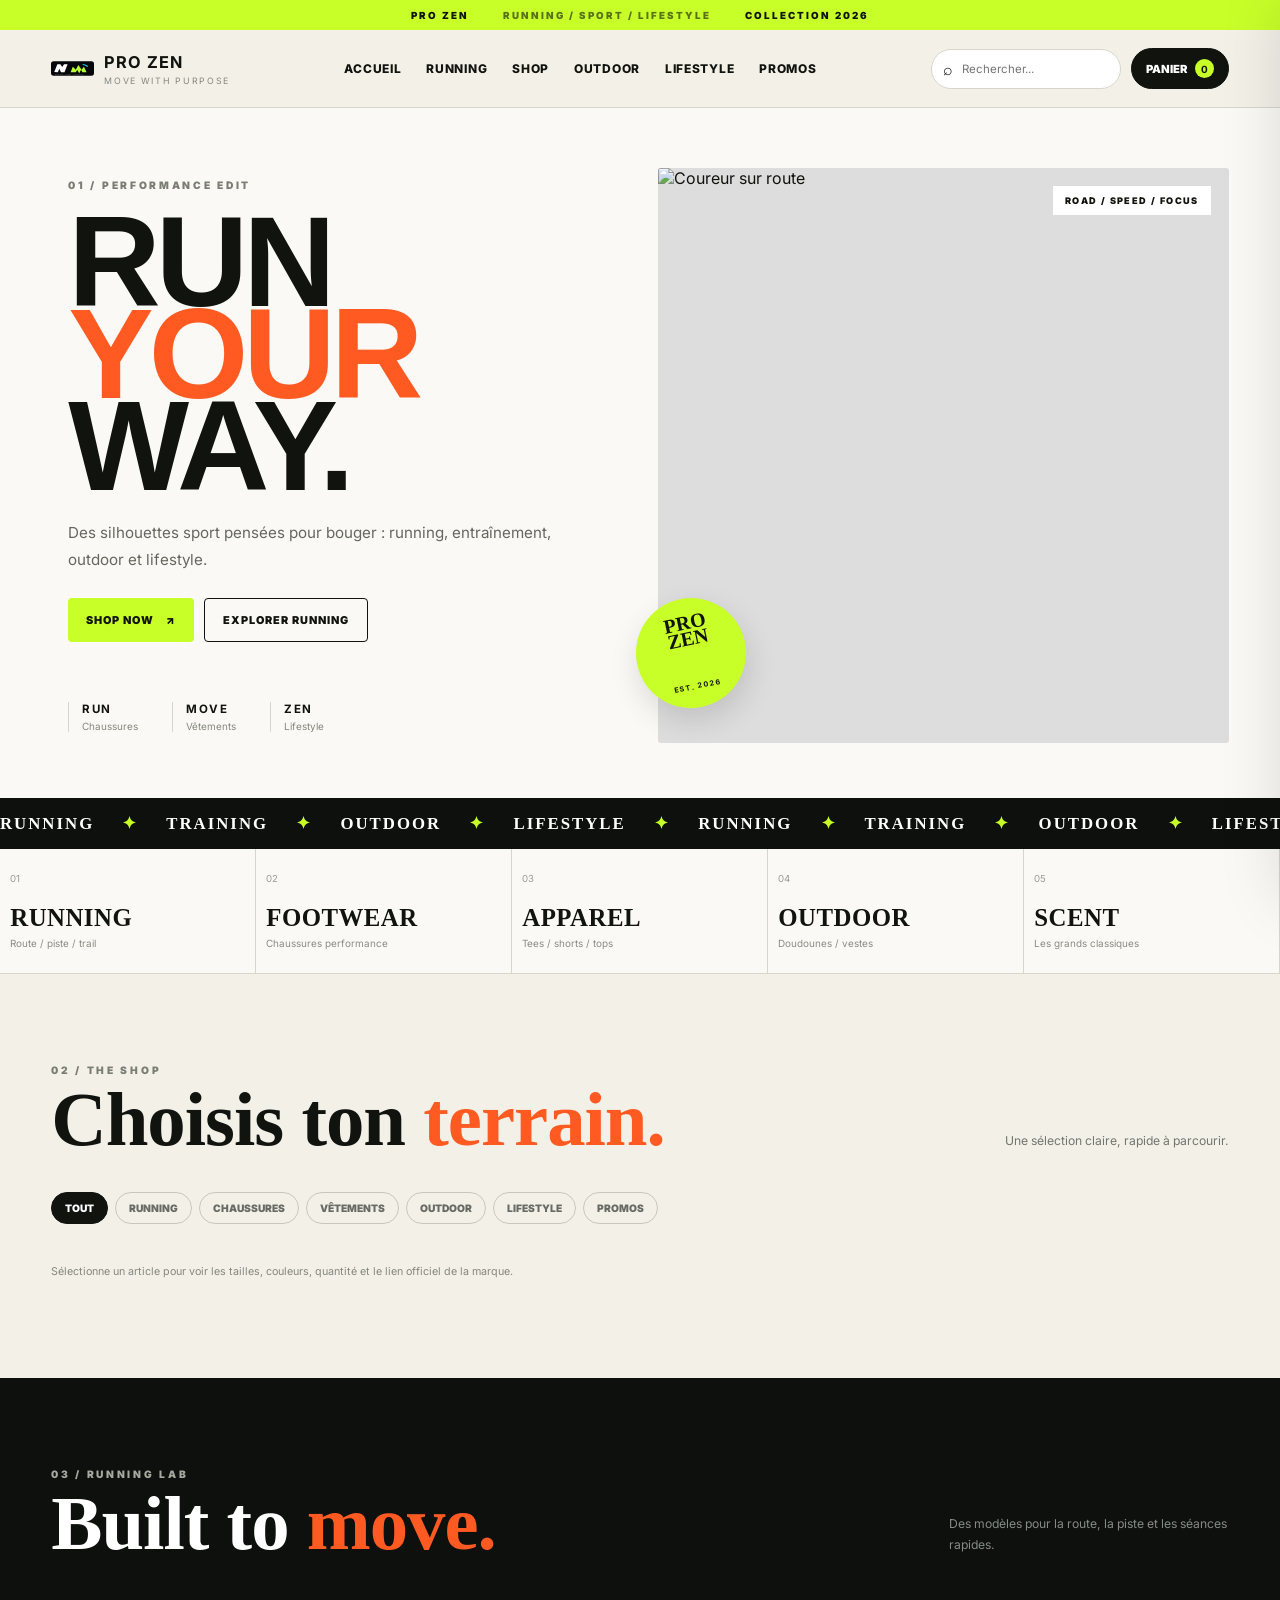
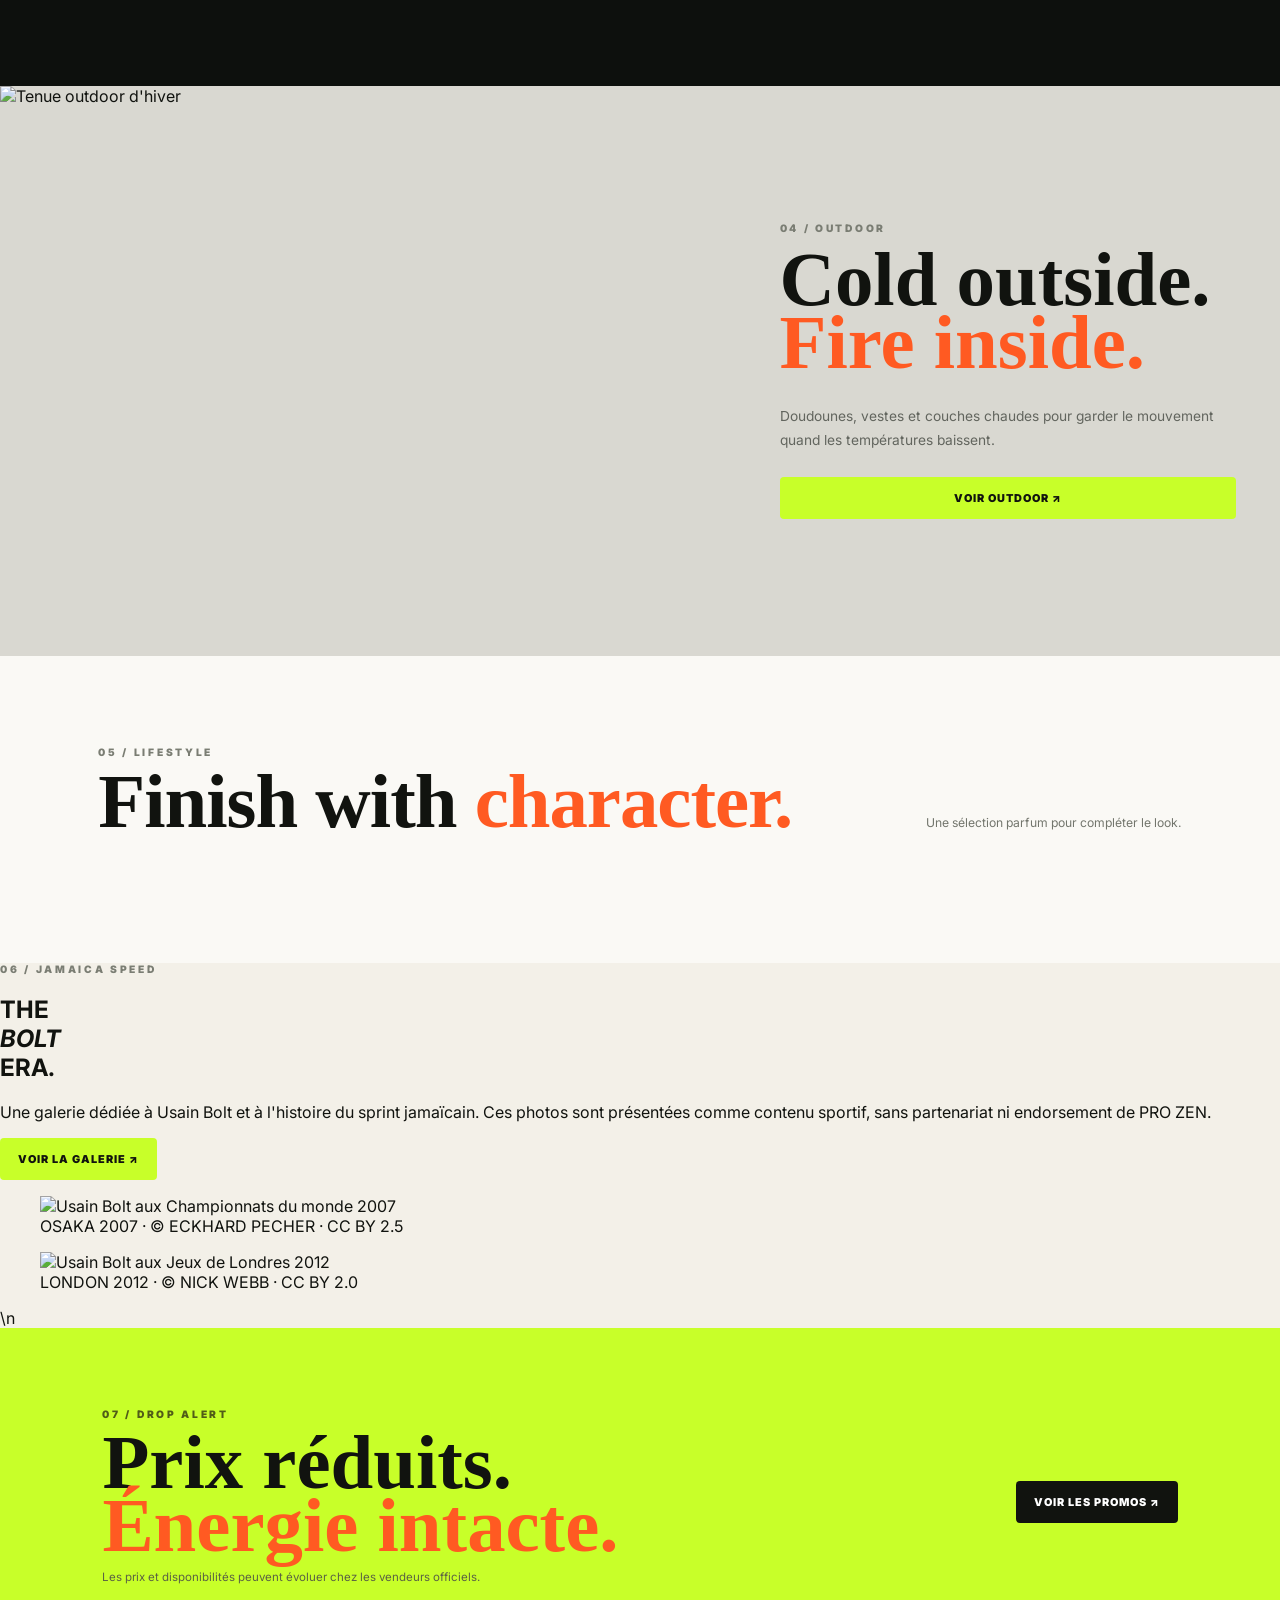
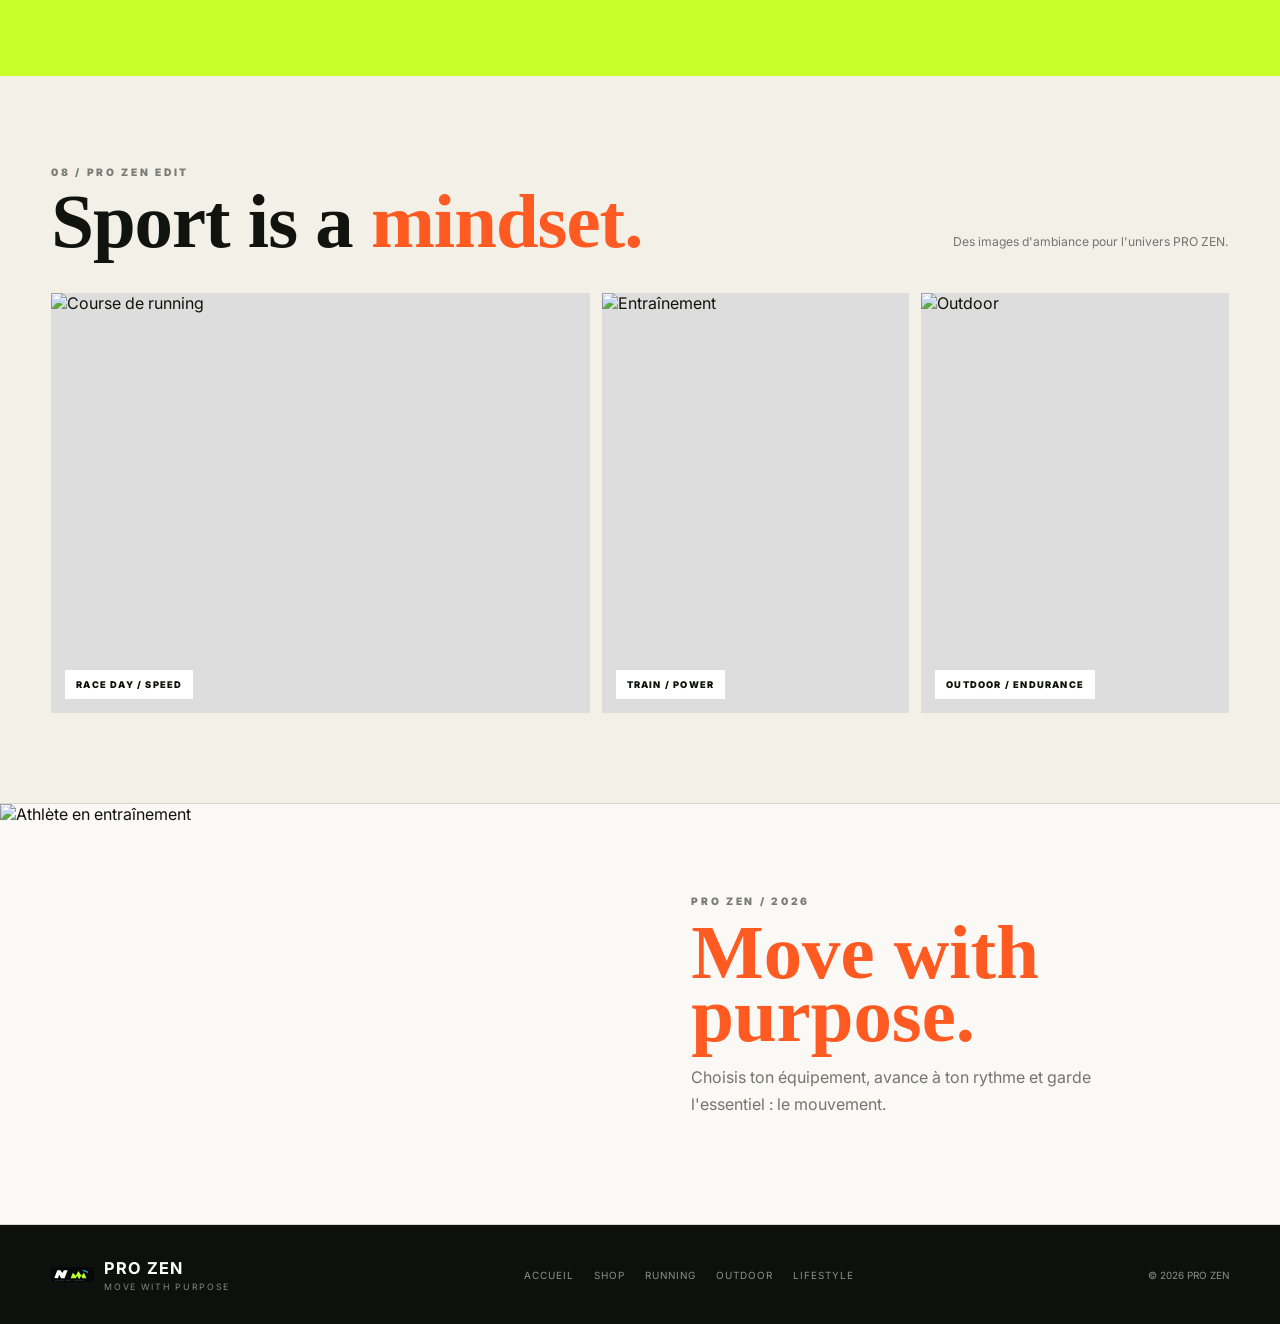
==== commit c0f77a78: "Ajout galerie Usain Bolt et contenu sprint jamaïcain" ====
--- a/pro-zen/index.html
+++ b/pro-zen/index.html
@@ -74,13 +74,19 @@
   <div id="perfumeGrid" class="perfume-grid"></div>
 </section>
 
-<section id="promo" class="promo">
-  <div><div class="kicker">06 / DROP ALERT</div><h2>Prix réduits.<br><em>Énergie intacte.</em></h2><p>Les prix et disponibilités peuvent évoluer chez les vendeurs officiels.</p></div>
+<section class="bolt-section">
+  <div class="bolt-copy"><div class="kicker">06 / JAMAICA SPEED</div><h2>THE<br><em>BOLT</em><br>ERA.</h2><p>Une galerie dédiée à Usain Bolt et à l'histoire du sprint jamaïcain. Ces photos sont présentées comme contenu sportif, sans partenariat ni endorsement de PRO ZEN.</p><a class="btn primary" href="https://commons.wikimedia.org/wiki/Category:Usain_Bolt" target="_blank" rel="noopener">VOIR LA GALERIE ↗</a></div>
+  <div class="bolt-gallery">
+    <figure><img src="https://upload.wikimedia.org/wikipedia/commons/thumb/d/d8/Osaka07_D5A_Usain_Bolt.jpg/960px-Osaka07_D5A_Usain_Bolt.jpg" alt="Usain Bolt aux Championnats du monde 2007"><figcaption>OSAKA 2007 · © ECKHARD PECHER · CC BY 2.5</figcaption></figure>
+    <figure><img src="https://thumb.wikimedia.org/wikipedia/commons/thumb/1/15/Usain_BoltLondon2012.jpg/960px-Usain_BoltLondon2012.jpg" alt="Usain Bolt aux Jeux de Londres 2012"><figcaption>LONDON 2012 · © NICK WEBB · CC BY 2.0</figcaption></figure>
+  </div>
+</section>\n<section id="promo" class="promo">
+  <div><div class="kicker">07 / DROP ALERT</div><h2>Prix réduits.<br><em>Énergie intacte.</em></h2><p>Les prix et disponibilités peuvent évoluer chez les vendeurs officiels.</p></div>
   <a href="#products" data-filter-link="Promotion" class="btn dark">VOIR LES PROMOS ↗</a>
 </section>
 
 <section class="editorial section">
-  <div class="section-heading"><div><div class="kicker">07 / PRO ZEN EDIT</div><h2>Sport is a <em>mindset.</em></h2></div><p>Des images d'ambiance pour l'univers PRO ZEN.</p></div>
+  <div class="section-heading"><div><div class="kicker">08 / PRO ZEN EDIT</div><h2>Sport is a <em>mindset.</em></h2></div><p>Des images d'ambiance pour l'univers PRO ZEN.</p></div>
   <div class="editorial-grid">
     <figure class="wide"><img src="https://images.unsplash.com/photo-1461896836934-ffe607ba8211?auto=format&fit=crop&w=1500&q=90" alt="Course de running"><figcaption>RACE DAY / SPEED</figcaption></figure>
     <figure><img src="https://images.unsplash.com/photo-1571019613454-1cb2f99b2d8b?auto=format&fit=crop&w=1000&q=90" alt="Entraînement"><figcaption>TRAIN / POWER</figcaption></figure>
--- a/pro-zen/style.css
+++ b/pro-zen/style.css
@@ -1,27 +1,18 @@
-:root{--bg:#05070a;--panel:#0a0f15;--panel2:#101722;--line:#222d39;--text:#f4f7fb;--muted:#8e99a9;--green:#b7ff33;--cyan:#13d8ff;--gold:#e8b74f;--red:#ff4d4d}
-*{box-sizing:border-box}html{scroll-behavior:smooth}body{margin:0;background:var(--bg);color:var(--text);font-family:Inter,system-ui,-apple-system,"Segoe UI",Arial,sans-serif}body.lock{overflow:hidden}a{color:inherit;text-decoration:none}button,input{font:inherit}.topline{text-align:center;background:#0b1a0d;padding:8px;font-size:.68rem;font-weight:900;letter-spacing:1.2px;color:#dfffb0}
-.header{position:sticky;top:0;z-index:70;display:flex;align-items:center;justify-content:space-between;gap:18px;padding:12px 4%;background:rgba(5,7,10,.94);backdrop-filter:blur(18px);border-bottom:1px solid var(--line)}.brand{display:flex;align-items:center;gap:10px}.brand img{width:42px;height:42px}.brand b{display:block;font-size:1.1rem;letter-spacing:.5px}.brand small{display:block;color:#718092;font-size:.58rem;letter-spacing:1.7px;margin-top:2px}.nav{display:flex;gap:21px;color:#c0c7d1;font-size:.84rem}.nav a:hover{color:#fff}.head-tools{display:flex;align-items:center;gap:9px}.head-tools label{width:min(270px,24vw);display:flex;gap:7px;align-items:center;background:#0e151e;border:1px solid #2b3746;border-radius:99px;padding:9px 12px}.head-tools input{width:100%;min-width:0;border:0;outline:0;background:transparent;color:#fff;font-size:.76rem}.tool{border:0;background:transparent;color:#fff;cursor:pointer;font-size:1.05rem;position:relative}.cart-tool b{position:absolute;top:-8px;right:-7px;display:grid;place-items:center;width:18px;height:18px;border-radius:99px;background:var(--green);color:#0b1108;font-size:.62rem}
-.subnav{display:flex;justify-content:center;gap:10px;flex-wrap:wrap;padding:9px 4%;border-bottom:1px solid var(--line);background:#070b10}.subnav a{font-size:.72rem;color:#aeb7c3;border:1px solid #26313e;border-radius:99px;padding:7px 10px}.subnav a:hover{border-color:#56667a;color:#fff}
-.hero{display:grid;grid-template-columns:1.03fr .97fr;min-height:620px;padding:55px 4% 35px;align-items:center;gap:28px;background:radial-gradient(circle at 82% 37%,#123846 0,#09121a 35%,#05070a 72%)}.hero-copy{max-width:650px}.eyebrow{font-size:.69rem;letter-spacing:3px;color:var(--cyan);font-weight:950}.hero h1{font-size:clamp(3.5rem,7.2vw,7rem);line-height:.88;letter-spacing:-5px;margin:18px 0}.hero h1 span{color:var(--green)}.hero p{max-width:620px;color:#bbc5d1;line-height:1.7;font-size:1.08rem}.btn{border:0;border-radius:11px;padding:13px 18px;font-weight:950;cursor:pointer;display:inline-flex;align-items:center;justify-content:center;gap:8px}.primary{background:linear-gradient(135deg,var(--green),#57d7ff);color:#04100b;box-shadow:0 14px 35px #7fff3322}.hero .primary{margin-top:12px}.brands{display:flex;gap:18px;flex-wrap:wrap;margin-top:25px;color:#7f8b9c;font-size:.76rem;font-weight:950;letter-spacing:1.4px}.hero-photo{height:520px;border-radius:25px;overflow:hidden;border:1px solid #2d3848;box-shadow:0 30px 90px #000b}.hero-photo img{width:100%;height:100%;object-fit:cover}
-.quickcats{display:grid;grid-template-columns:repeat(7,1fr);gap:10px;padding:18px 4%;background:#080d13;border-top:1px solid var(--line);border-bottom:1px solid var(--line)}.quickcats a{display:grid;justify-items:center;text-align:center;gap:5px;padding:15px 8px;border:1px solid #202a37;background:#0b1119;border-radius:15px}.quickcats a:hover{border-color:#4d5d70;transform:translateY(-2px)}.quickcats span{font-size:1.65rem}.quickcats b{font-size:.76rem}.quickcats small{color:#788393;font-size:.62rem}
-.section{max-width:1250px;margin:auto;padding:70px 4%}.section-title{display:flex;justify-content:space-between;align-items:end;gap:20px}.section h2{font-size:clamp(2.1rem,4.3vw,3.5rem);letter-spacing:-2px;margin:8px 0}.muted{color:var(--muted)}.text-link{color:var(--green);font-size:.82rem;font-weight:900}.filter-row{display:flex;gap:8px;flex-wrap:wrap;margin:25px 0}.filter{background:#0c131c;border:1px solid #2a3645;color:#b8c1cd;border-radius:99px;padding:8px 12px;cursor:pointer;font-size:.78rem}.filter.active{background:var(--green);color:#091008;border-color:var(--green)}
-.product-grid{display:grid;grid-template-columns:repeat(4,1fr);gap:15px}.product-card{border:1px solid var(--line);border-radius:16px;overflow:hidden;background:linear-gradient(160deg,#101722,#090d13);transition:.2s;cursor:pointer}.product-card:hover{transform:translateY(-4px);border-color:#425469}.product-photo{height:245px;background:#f2f4f6;position:relative;display:grid;place-items:center}.product-photo img{width:100%;height:100%;object-fit:contain;display:block}.tag{position:absolute;left:11px;top:11px;background:#07120a;border:1px solid #496b23;color:var(--green);padding:5px 7px;border-radius:99px;font-size:.62rem;font-weight:950;z-index:2}.product-info{padding:14px}.product-brand{font-size:.64rem;letter-spacing:1.5px;color:var(--cyan);font-weight:950}.product-info h3{font-size:.95rem;margin:7px 0;min-height:41px}.product-meta{display:flex;justify-content:space-between;gap:8px;align-items:center}.rating{color:#ffd45a;font-size:.68rem}.price{font-weight:950}.old{color:#6f7a89;text-decoration:line-through;font-size:.72rem;margin-right:5px}.mini-grid{display:grid;grid-template-columns:repeat(6,1fr);gap:12px}.mini-card{border:1px solid #222d3b;border-radius:14px;background:#0c121a;overflow:hidden;cursor:pointer}.mini-card .mini-photo{height:145px;background:#121924}.mini-card img{width:100%;height:100%;object-fit:contain}.mini-card div:last-child{padding:10px}.mini-card strong{display:block;font-size:.72rem}.mini-card span{font-size:.65rem;color:#8793a3}
-.dark-section{background:#070c12;max-width:none}.dark-section>.section{max-width:1250px}
-.winter{display:grid;grid-template-columns:1.12fr .88fr;min-height:390px;border-top:1px solid var(--line);border-bottom:1px solid var(--line);background:linear-gradient(90deg,#0c1219,#111a27)}.winter-photo{min-height:390px}.winter-photo img{width:100%;height:100%;object-fit:cover}.winter-copy{align-self:center;padding:45px}.winter-copy h2{font-size:clamp(2.5rem,5vw,4.2rem);letter-spacing:-3px;line-height:.92;margin:12px 0}.winter-copy p{color:#aab4c2;line-height:1.7;max-width:450px}
-.perfume-grid{display:grid;grid-template-columns:repeat(5,1fr);gap:14px}.perfume-card{border:1px solid var(--line);border-radius:16px;overflow:hidden;background:#0d1219;cursor:pointer}.perfume-card .perfume-photo{height:250px;background:#17120f;display:grid;place-items:center}.perfume-card img{width:100%;height:100%;object-fit:cover}.perfume-card div:last-child{padding:13px}.perfume-card small{color:var(--gold)}.perfume-card h3{font-size:.9rem;margin:6px 0}
-.promo-band{display:flex;align-items:center;justify-content:space-between;gap:30px;padding:55px 4%;background:linear-gradient(90deg,#151408,#0d1117);border-top:1px solid #302d1b;border-bottom:1px solid #302d1b}.promo-band h2{font-size:clamp(2rem,4.5vw,3.4rem);margin:8px 0;letter-spacing:-2px}.promo-band p{color:#989f9e}
-.look-grid{display:grid;grid-template-columns:1.2fr .9fr .9fr;gap:15px}.look-grid figure{height:410px;margin:0;position:relative;overflow:hidden;border-radius:18px;border:1px solid var(--line)}.look-grid figure:nth-child(n+2){height:410px}.look-grid img{width:100%;height:100%;object-fit:cover}.look-grid figcaption{position:absolute;left:13px;right:13px;bottom:13px;background:#05080bd9;padding:10px 12px;border-radius:10px;font-size:.68rem;font-weight:900;letter-spacing:1.2px}
-.quote{padding:36px 4%;background:#05080d;border-top:1px solid var(--line)}.quote-inner{max-width:820px;margin:auto;text-align:center}.quote-mark{font-size:3rem;color:var(--green)}.quote p{color:#bac3ce;line-height:1.7}
-.cart{position:fixed;z-index:120;right:0;top:0;width:min(450px,94vw);height:100vh;background:#090f16;border-left:1px solid #364354;padding:23px;transform:translateX(105%);transition:.25s;display:flex;flex-direction:column}.cart.open{transform:translateX(0)}.cart-head{display:flex;justify-content:space-between}.cart h2{margin:6px 0}.close,.modal-x{border:0;background:transparent;color:#fff;font-size:2rem;cursor:pointer}.cart-items{flex:1;overflow:auto;margin:18px 0}.empty{color:#738091;padding:25px 0}.cart-row{display:grid;grid-template-columns:1fr auto;gap:10px;padding:14px 0;border-bottom:1px solid #25303d}.cart-row h4{margin:0 0 4px;font-size:.87rem}.cart-row small{color:#8994a3;line-height:1.5}.remove{background:#1c2632;color:#fff;border:0;width:31px;height:31px;border-radius:8px;cursor:pointer}.cart-bottom{border-top:1px solid #2a3643;padding-top:15px;display:grid;gap:10px}.total-row{display:flex;justify-content:space-between}.payments{display:flex;gap:7px;flex-wrap:wrap}.payments span{border:1px solid #313d4c;border-radius:7px;padding:6px 8px;background:#0f1620;color:#bfc8d3;font-size:.65rem;font-weight:900}.full{width:100%}.cart-bottom small{font-size:.7rem;color:#6e7b8b;line-height:1.5}.clear{border:0;background:transparent;color:#9ba6b5;cursor:pointer}.overlay{position:fixed;z-index:110;inset:0;background:#000b}
-.modal{position:fixed;z-index:130;inset:0;background:#000c;display:grid;place-items:center;padding:20px}.modal-card{position:relative;width:min(900px,100%);max-height:92vh;overflow:auto;display:grid;grid-template-columns:1fr 1fr;background:#0c1219;border:1px solid #344052;border-radius:20px;box-shadow:0 30px 100px #000e}.modal-media{min-height:530px;background:#f2f4f6}.modal-media img{width:100%;height:100%;object-fit:contain}.modal-info{padding:30px}.modal-info h2{font-size:2rem;margin:8px 0}.modal-price{font-weight:950;font-size:1.3rem}.modal-description{color:#9aa5b4;line-height:1.7;font-size:.9rem}.modal-info label{display:block;color:#aeb8c5;font-size:.75rem;font-weight:900;margin:18px 0 8px}.options{display:flex;gap:8px;flex-wrap:wrap}.option{border:1px solid #324052;background:#111a24;color:#fff;padding:9px 12px;border-radius:9px;cursor:pointer}.option.selected{border-color:var(--green);background:#203018}.quantity{display:flex;gap:15px;align-items:center;margin:10px 0 20px}.quantity button{width:35px;height:35px;border:1px solid #354255;background:#121b25;color:#fff;border-radius:8px;cursor:pointer}.official{display:block;text-align:center;margin-top:12px;color:#99a5b6;font-size:.76rem}.hidden{display:none!important}.toast{position:fixed;z-index:150;left:50%;bottom:24px;transform:translate(-50%,20px);opacity:0;transition:.2s;background:#f4f7fa;color:#071009;padding:11px 15px;border-radius:99px;font-weight:950;pointer-events:none}.toast.show{opacity:1;transform:translate(-50%,0)}
-.footer{display:flex;justify-content:space-between;align-items:center;gap:20px;padding:28px 4%;border-top:1px solid var(--line);color:#738091;font-size:.75rem}.footer .brand img{width:37px}.footer a{margin-right:17px}
-@media(max-width:1100px){.product-grid{grid-template-columns:repeat(3,1fr)}.mini-grid{grid-template-columns:repeat(4,1fr)}.perfume-grid{grid-template-columns:repeat(4,1fr)}.quickcats{grid-template-columns:repeat(4,1fr)}.nav{display:none}.head-tools label{width:240px}}
-@media(max-width:800px){.hero{grid-template-columns:1fr}.hero-photo{height:430px}.product-grid{grid-template-columns:repeat(2,1fr)}.mini-grid{grid-template-columns:repeat(3,1fr)}.perfume-grid{grid-template-columns:repeat(2,1fr)}.winter{grid-template-columns:1fr}.winter-photo{min-height:320px}.winter-copy{padding:35px 4%}.look-grid{grid-template-columns:1fr}.section-title{display:block}.modal-card{grid-template-columns:1fr}.modal-media{min-height:320px;height:320px}.hero h1{letter-spacing:-3px}}
-@media(max-width:560px){.header{padding:11px 4%}.brand small{display:none}.head-tools label{display:none}.quickcats{grid-template-columns:repeat(2,1fr);padding:12px 4%}.product-grid{grid-template-columns:1fr}.mini-grid{grid-template-columns:repeat(2,1fr)}.perfume-grid{grid-template-columns:1fr 1fr}.footer{flex-direction:column;align-items:flex-start}.promo-band{display:block}.promo-band .btn{margin-top:15px}}
-
-.brands{display:flex!important;align-items:center;gap:18px;flex-wrap:wrap;margin-top:25px}.brands img{width:54px;height:28px;object-fit:contain;opacity:.8;filter:brightness(1.1)}.brands img:hover{opacity:1}.brand-gallery{margin:22px 0 28px;padding:14px 0;border-top:1px solid #202b38;border-bottom:1px solid #202b38;display:flex;align-items:center;justify-content:space-between;gap:18px}.brand-gallery>span{font-size:.68rem;color:#6f7b89;letter-spacing:1.8px;text-transform:uppercase}.brand-gallery>div{display:flex;gap:18px;align-items:center;flex-wrap:wrap}.brand-gallery img{width:62px;height:24px;object-fit:contain;opacity:.72}.brand-gallery img:hover{opacity:1}.look-grid{grid-template-columns:repeat(4,1fr)}.look-grid figure{height:360px!important}.photo-ribbon{display:grid;grid-template-columns:repeat(3,1fr);gap:8px;max-width:1250px;margin:0 auto 22px;padding:0 4%}.photo-ribbon img{width:100%;height:220px;object-fit:cover;border-radius:14px;border:1px solid #1e2936}
-@media(max-width:1000px){.look-grid{grid-template-columns:repeat(2,1fr)}.brand-gallery{display:block}.brand-gallery>div{margin-top:12px}.photo-ribbon{grid-template-columns:1fr 1fr}}
-@media(max-width:600px){.look-grid{grid-template-columns:1fr}.photo-ribbon{grid-template-columns:1fr}.photo-ribbon img{height:200px}.brands img{width:45px}}
-
-.product-photo{height:280px!important;background:#f7f7f7}.product-photo img{object-fit:contain!important;padding:12px}.photo-note{margin:16px 0 0;color:#7f8a99;font-size:.74rem}.modal-media{background:#f7f7f7;display:flex;align-items:center;justify-content:center}.modal-media img{object-fit:contain!important;padding:20px}.voice-btn{width:100%;margin:12px 0 8px;border:1px solid #395066;background:#111b25;color:#dff8ff;border-radius:10px;padding:10px;font-weight:900;cursor:pointer}.voice-btn:hover{border-color:#13d8ff;background:#102531}
-.official-card-link{display:block;margin-top:10px;color:#b7ff33;font-size:.72rem;font-weight:900}.official-card-link:hover{color:#13d8ff}.click-hint{margin-top:7px;color:#6f7b8a;font-size:.65rem}.image-fallback{background:linear-gradient(145deg,#111923,#090d13)!important}+:root{--bg:#f3f0e8;--paper:#faf9f5;--ink:#11130f;--muted:#73766d;--line:#d8d5cb;--acid:#c8ff29;--dark:#0d100d;--white:#fff;--orange:#ff5a22}
+*{box-sizing:border-box}html{scroll-behavior:smooth}body{margin:0;background:var(--bg);color:var(--ink);font-family:Inter,Arial,sans-serif}body.lock{overflow:hidden}a{color:inherit;text-decoration:none}button,input{font:inherit}.announce{height:30px;background:var(--acid);display:flex;align-items:center;justify-content:center;gap:34px;font-size:.61rem;font-weight:900;letter-spacing:2px;text-transform:uppercase}.announce span:nth-child(2){opacity:.6}
+.header{height:78px;position:sticky;top:0;z-index:70;display:flex;align-items:center;justify-content:space-between;gap:22px;padding:0 4%;background:rgba(243,240,232,.93);backdrop-filter:blur(16px);border-bottom:1px solid var(--line)}.brand,.footer-brand{display:flex;align-items:center;gap:10px}.brand img,.footer-brand img{width:43px;height:43px}.brand b,.footer-brand b{display:block;font-size:1.02rem;letter-spacing:1px}.brand small,.footer-brand small{display:block;color:#85877f;font-size:.55rem;letter-spacing:1.7px;margin-top:3px}.nav{display:flex;gap:25px;font-size:.75rem;font-weight:800;text-transform:uppercase;letter-spacing:.7px}.nav a{position:relative}.nav a:after{content:"";position:absolute;left:0;right:100%;bottom:-7px;height:2px;background:var(--ink);transition:.2s}.nav a:hover:after{right:0}.head-tools{display:flex;align-items:center;gap:10px}.search{display:flex;align-items:center;gap:7px;width:190px;padding:9px 11px;border:1px solid var(--line);background:#fff;border-radius:99px}.search input{width:100%;border:0;outline:0;background:transparent;font-size:.72rem}.cart-button{display:flex;align-items:center;gap:8px;border:1px solid var(--ink);background:var(--ink);color:#fff;border-radius:99px;padding:10px 14px;cursor:pointer;font-size:.7rem;font-weight:900;text-transform:uppercase}.cart-button b{display:grid;place-items:center;min-width:19px;height:19px;padding:0 5px;background:var(--acid);color:var(--ink);border-radius:99px;font-size:.62rem}
+.hero{min-height:690px;display:grid;grid-template-columns:1fr 1fr;gap:35px;padding:60px 4% 55px;background:var(--paper);overflow:hidden}.hero-copy{align-self:center;padding-left:3%}.kicker{font-size:.64rem;letter-spacing:2.7px;font-weight:900;text-transform:uppercase;color:#7a7d73}.hero h1{font-family:"Barlow Condensed",Impact,sans-serif;font-size:clamp(5.2rem,10vw,10.8rem);line-height:.72;letter-spacing:-5px;margin:25px 0 28px}.hero h1 em,.section-heading em,.split-copy em,.promo h2 em,.manifesto h2{font-style:normal;color:var(--orange)}.hero p{max-width:520px;color:#65685f;line-height:1.75;font-size:.95rem}.hero-actions{display:flex;gap:10px;flex-wrap:wrap;margin-top:25px}.btn{border:0;border-radius:4px;padding:14px 18px;font-size:.68rem;font-weight:900;letter-spacing:1px;cursor:pointer;display:inline-flex;align-items:center;justify-content:center;gap:12px}.primary{background:var(--acid);color:var(--ink)}.primary:hover{filter:brightness(.94)}.ghost{border:1px solid var(--ink);background:transparent}.dark{background:var(--ink);color:#fff}.hero-stats{display:flex;gap:34px;margin-top:60px}.hero-stats div{border-left:1px solid var(--line);padding-left:13px}.hero-stats strong{display:block;font-size:.72rem;letter-spacing:1.5px}.hero-stats span{display:block;color:#85887e;font-size:.62rem;margin-top:4px}.hero-visual{position:relative;min-height:570px}.hero-photo{height:100%;overflow:hidden;background:#ddd;border-radius:3px}.hero-photo img{width:100%;height:100%;object-fit:cover;filter:saturate(.8)}.hero-stamp{position:absolute;left:-22px;bottom:35px;width:110px;height:110px;border-radius:50%;background:var(--acid);display:grid;place-items:center;text-align:center;font-family:"Barlow Condensed";font-weight:900;font-size:1.25rem;line-height:.78;transform:rotate(-12deg);box-shadow:0 12px 30px #0002}.hero-stamp small{font:700 .45rem Inter;letter-spacing:1px}.hero-label{position:absolute;right:18px;top:18px;background:#fff;padding:9px 12px;font-size:.57rem;font-weight:900;letter-spacing:1.4px}
+.marquee{overflow:hidden;background:var(--dark);color:#fff;border-block:1px solid var(--dark);white-space:nowrap;padding:14px 0;font-family:"Barlow Condensed";font-size:1.05rem;font-weight:800;letter-spacing:2px}.marquee div{display:inline-block;animation:marquee 24s linear infinite}.marquee i{color:var(--acid);font-style:normal;margin:0 22px}@keyframes marquee{to{transform:translateX(-25%)}}
+.category-strip{display:grid;grid-template-columns:repeat(5,1fr);background:var(--paper);border-bottom:1px solid var(--line)}.category-strip a{padding:24px 4%;border-right:1px solid var(--line);transition:.2s}.category-strip a:hover{background:var(--acid)}.category-strip span{display:block;color:#9a9b94;font-size:.6rem;margin-bottom:20px}.category-strip b{display:block;font-family:"Barlow Condensed";font-size:1.55rem;letter-spacing:.5px}.category-strip small{display:block;color:#8a8c84;font-size:.62rem;margin-top:5px}
+.section{max-width:1320px;margin:auto;padding:90px 4%}.shop-section{background:var(--bg)}.section-heading{display:flex;justify-content:space-between;align-items:end;gap:30px;margin-bottom:28px}.section-heading h2{font-family:"Barlow Condensed";font-size:clamp(3rem,6vw,5.4rem);line-height:.88;letter-spacing:-1px;margin:10px 0}.section-heading p{max-width:280px;color:var(--muted);font-size:.76rem;line-height:1.7}.filter-row{display:flex;gap:7px;flex-wrap:wrap;margin:0 0 25px}.filter{border:1px solid #c9c6bd;background:transparent;border-radius:99px;padding:9px 13px;color:#686b63;font-size:.64rem;font-weight:900;cursor:pointer;text-transform:uppercase}.filter.active,.filter:hover{background:var(--ink);border-color:var(--ink);color:#fff}
+.product-grid{display:grid;grid-template-columns:repeat(4,1fr);gap:16px}.product-card{position:relative;overflow:hidden;background:var(--paper);border:1px solid var(--line);cursor:pointer;transition:.25s}.product-card:hover{transform:translateY(-5px);box-shadow:0 20px 35px #1112}.product-photo{height:310px;position:relative;background:#e9e7e0;display:grid;place-items:center}.product-photo img{width:100%;height:100%;object-fit:contain;padding:14px}.tag{position:absolute;z-index:2;left:12px;top:12px;background:var(--acid);padding:6px 8px;font-size:.58rem;font-weight:900}.product-info{padding:14px}.product-brand{font-size:.57rem;letter-spacing:1.7px;color:#898b82;font-weight:900}.product-info h3{font-size:.88rem;line-height:1.3;margin:7px 0 13px;min-height:36px}.product-meta{display:flex;justify-content:space-between;align-items:center;gap:8px}.rating{font-size:.63rem;letter-spacing:1px}.price{font-weight:900}.old{color:#999a93;text-decoration:line-through;font-size:.65rem;margin-right:5px}.official-card-link{display:block;margin-top:11px;color:#555850;font-size:.62rem;font-weight:900;text-transform:uppercase;letter-spacing:.4px}.official-card-link:hover{color:#f05a2a}.click-hint{margin-top:5px;color:#9a9c94;font-size:.59rem}.photo-note{font-size:.67rem;color:#85877e;margin-top:16px}
+.feature-section{background:var(--dark);color:#fff;padding:90px 0}.feature-inner{max-width:1320px;margin:auto;padding:0 4%}.section-heading.light .kicker{color:#a6a99f}.section-heading.light p{color:#858b84}.mini-grid{display:grid;grid-template-columns:repeat(6,1fr);gap:10px}.mini-card{background:#161a15;border:1px solid #2a3028;cursor:pointer;transition:.2s}.mini-card:hover{border-color:var(--acid);transform:translateY(-3px)}.mini-photo{height:165px;background:#eceae4}.mini-photo img{width:100%;height:100%;object-fit:contain}.mini-card div:last-child{padding:11px}.mini-card strong{display:block;font-size:.68rem;line-height:1.35}.mini-card span{display:block;color:#858b84;font-size:.58rem;margin-top:5px}
+.split-feature{display:grid;grid-template-columns:1.15fr .85fr;min-height:570px;background:#d9d8d1}.split-photo{min-height:570px}.split-photo img{width:100%;height:100%;object-fit:cover;filter:grayscale(.15)}.split-copy{display:flex;flex-direction:column;justify-content:center;padding:8%}.split-copy h2{font-family:"Barlow Condensed";font-size:clamp(3.4rem,6vw,6.3rem);line-height:.82;margin:15px 0}.split-copy p{max-width:440px;color:#62655e;line-height:1.75;font-size:.86rem;margin-bottom:25px}
+.lifestyle-section{background:var(--paper);max-width:none}.lifestyle-section>*{max-width:1320px;margin-left:auto;margin-right:auto;padding-left:4%;padding-right:4%}.perfume-grid{display:grid;grid-template-columns:repeat(5,1fr);gap:14px}.perfume-card{background:#f1eee6;border:1px solid var(--line);cursor:pointer;transition:.2s}.perfume-card:hover{transform:translateY(-4px)}.perfume-photo{height:310px;background:#e2ded4}.perfume-photo img{width:100%;height:100%;object-fit:cover}.perfume-card div:last-child{padding:13px}.perfume-card small{font-size:.58rem;letter-spacing:1.5px;font-weight:900;color:#9a6d40}.perfume-card h3{font-size:.82rem;margin:6px 0}
+.promo{display:flex;align-items:center;justify-content:space-between;gap:30px;padding:80px 8%;background:var(--acid)}.promo .kicker{color:#505c18}.promo h2{font-family:"Barlow Condensed";font-size:clamp(3.2rem,6vw,6rem);line-height:.82;margin:12px 0}.promo p{color:#5b6244;font-size:.72rem}.editorial{background:var(--bg)}.editorial-grid{display:grid;grid-template-columns:1.4fr .8fr .8fr;gap:12px}.editorial-grid figure{height:420px;margin:0;position:relative;overflow:hidden;background:#ddd}.editorial-grid img{width:100%;height:100%;object-fit:cover;transition:.5s}.editorial-grid figure:hover img{transform:scale(1.04)}.editorial-grid figcaption{position:absolute;left:14px;bottom:14px;background:#fff;padding:9px 11px;font-size:.58rem;font-weight:900;letter-spacing:1.2px}.manifesto{display:grid;grid-template-columns:1fr 1fr;align-items:center;background:var(--paper);border-top:1px solid var(--line);border-bottom:1px solid var(--line)}.manifesto-photo{height:420px}.manifesto-photo img{width:100%;height:100%;object-fit:cover}.manifesto>div:last-child{padding:8%}.manifesto h2{font-family:"Barlow Condensed";font-size:clamp(3.5rem,6vw,6rem);line-height:.82;margin:15px 0}.manifesto p{max-width:450px;color:var(--muted);line-height:1.7}
+.cart{position:fixed;z-index:120;right:0;top:0;width:min(430px,94vw);height:100vh;background:#f5f2e9;border-left:1px solid #bdbab0;padding:25px;transform:translateX(105%);transition:.25s;display:flex;flex-direction:column;box-shadow:-20px 0 60px #0002}.cart.open{transform:translateX(0)}.cart-head{display:flex;justify-content:space-between}.cart h2{font-family:"Barlow Condensed";font-size:2.4rem;margin:7px 0}.close,.modal-x{border:0;background:transparent;color:var(--ink);font-size:2rem;cursor:pointer}.cart-items{flex:1;overflow:auto;margin:18px 0}.empty{color:#898b83;padding:25px 0}.cart-row{display:grid;grid-template-columns:1fr auto;gap:10px;padding:15px 0;border-bottom:1px solid var(--line)}.cart-row h4{margin:0 0 5px;font-size:.82rem}.cart-row small{color:#777a71;line-height:1.5;font-size:.63rem}.remove{background:#e4e1d9;color:var(--ink);border:0;width:30px;height:30px;cursor:pointer}.cart-bottom{border-top:1px solid var(--line);padding-top:15px;display:grid;gap:10px}.total-row{display:flex;justify-content:space-between;font-size:.8rem}.payments{display:flex;gap:6px;flex-wrap:wrap}.payments span{border:1px solid #c9c6bd;padding:6px 8px;font-size:.56rem;font-weight:900}.cart-bottom small{font-size:.6rem;color:#898b83;line-height:1.5}.clear{border:0;background:transparent;color:#777970;font-size:.65rem;cursor:pointer}.overlay{position:fixed;z-index:110;inset:0;background:#111b;backdrop-filter:blur(3px)}
+.modal{position:fixed;z-index:130;inset:0;background:#111b;display:grid;place-items:center;padding:20px}.modal-card{position:relative;width:min(920px,100%);max-height:92vh;overflow:auto;display:grid;grid-template-columns:1fr 1fr;background:#f7f4ec}.modal-media{min-height:540px;background:#e7e4dc}.modal-media img{width:100%;height:100%;object-fit:contain;padding:25px}.modal-info{padding:38px}.modal-info h2{font-family:"Barlow Condensed";font-size:2.8rem;line-height:.9;margin:9px 0}.modal-price{font-size:1.2rem;font-weight:900}.modal-description{color:#70736a;line-height:1.7;font-size:.75rem}.modal-info label{display:block;font-size:.61rem;font-weight:900;letter-spacing:1.4px;margin:20px 0 8px}.options{display:flex;gap:6px;flex-wrap:wrap}.option{border:1px solid #c7c4bb;background:transparent;padding:9px 11px;font-size:.66rem;cursor:pointer}.option.selected{background:var(--ink);color:#fff;border-color:var(--ink)}.quantity{display:flex;gap:14px;align-items:center;margin:10px 0 20px}.quantity button{width:34px;height:34px;border:1px solid #c7c4bb;background:transparent;cursor:pointer}.voice-btn{width:100%;margin:10px 0 8px;border:1px solid #c7c4bb;background:transparent;padding:10px;font-size:.65rem;font-weight:900;cursor:pointer}.official{display:block;text-align:center;margin-top:13px;color:#686b63;font-size:.62rem;font-weight:900}.full{width:100%}.hidden{display:none!important}.toast{position:fixed;z-index:150;left:50%;bottom:25px;transform:translate(-50%,20px);opacity:0;transition:.2s;background:var(--ink);color:#fff;padding:11px 15px;border-radius:3px;font-size:.68rem;font-weight:900}.toast.show{opacity:1;transform:translate(-50%,0)}
+.footer{display:flex;justify-content:space-between;align-items:center;gap:25px;padding:28px 4%;background:var(--dark);color:#8b9088;font-size:.62rem}.footer-brand b{color:#fff}.footer-links{display:flex;gap:20px;text-transform:uppercase;letter-spacing:1px}.footer-links a:hover{color:#fff}
+@media(max-width:1100px){.nav{display:none}.product-grid{grid-template-columns:repeat(3,1fr)}.mini-grid{grid-template-columns:repeat(3,1fr)}.perfume-grid{grid-template-columns:repeat(3,1fr)}.hero{grid-template-columns:1fr}.hero-visual{min-height:520px}.category-strip{grid-template-columns:repeat(3,1fr)}}
+@media(max-width:760px){.announce{gap:12px;font-size:.5rem}.announce span:nth-child(2){display:none}.header{height:68px}.search{width:42px;padding:9px}.search input{display:none}.cart-button span{display:none}.hero{padding:45px 5%;min-height:auto}.hero-copy{padding-left:0}.hero h1{font-size:clamp(5rem,23vw,8rem);letter-spacing:-3px}.hero-visual{min-height:430px}.hero-stats{margin-top:40px;gap:18px}.category-strip{grid-template-columns:1fr 1fr}.category-strip a:nth-child(odd){border-right:1px solid var(--line)}.section{padding:65px 5%}.section-heading{display:block}.section-heading p{margin-top:15px}.product-grid{grid-template-columns:repeat(2,1fr)}.mini-grid{grid-template-columns:repeat(2,1fr)}.perfume-grid{grid-template-columns:repeat(2,1fr)}.split-feature,.manifesto{grid-template-columns:1fr}.split-photo{min-height:340px}.manifesto-photo{height:330px}.promo{display:block;padding:60px 7%}.promo .btn{margin-top:20px}.editorial-grid{grid-template-columns:1fr}.editorial-grid figure{height:330px}.footer{flex-direction:column;align-items:flex-start}.modal-card{grid-template-columns:1fr}.modal-media{height:320px;min-height:320px}.modal-info{padding:25px}}
+@media(max-width:500px){.product-grid{grid-template-columns:1fr}.product-photo{height:300px}.perfume-grid{grid-template-columns:1fr 1fr}.mini-photo{height:130px}.hero-stamp{left:10px;bottom:20px}.hero-label{font-size:.48rem}.category-strip b{font-size:1.25rem}}
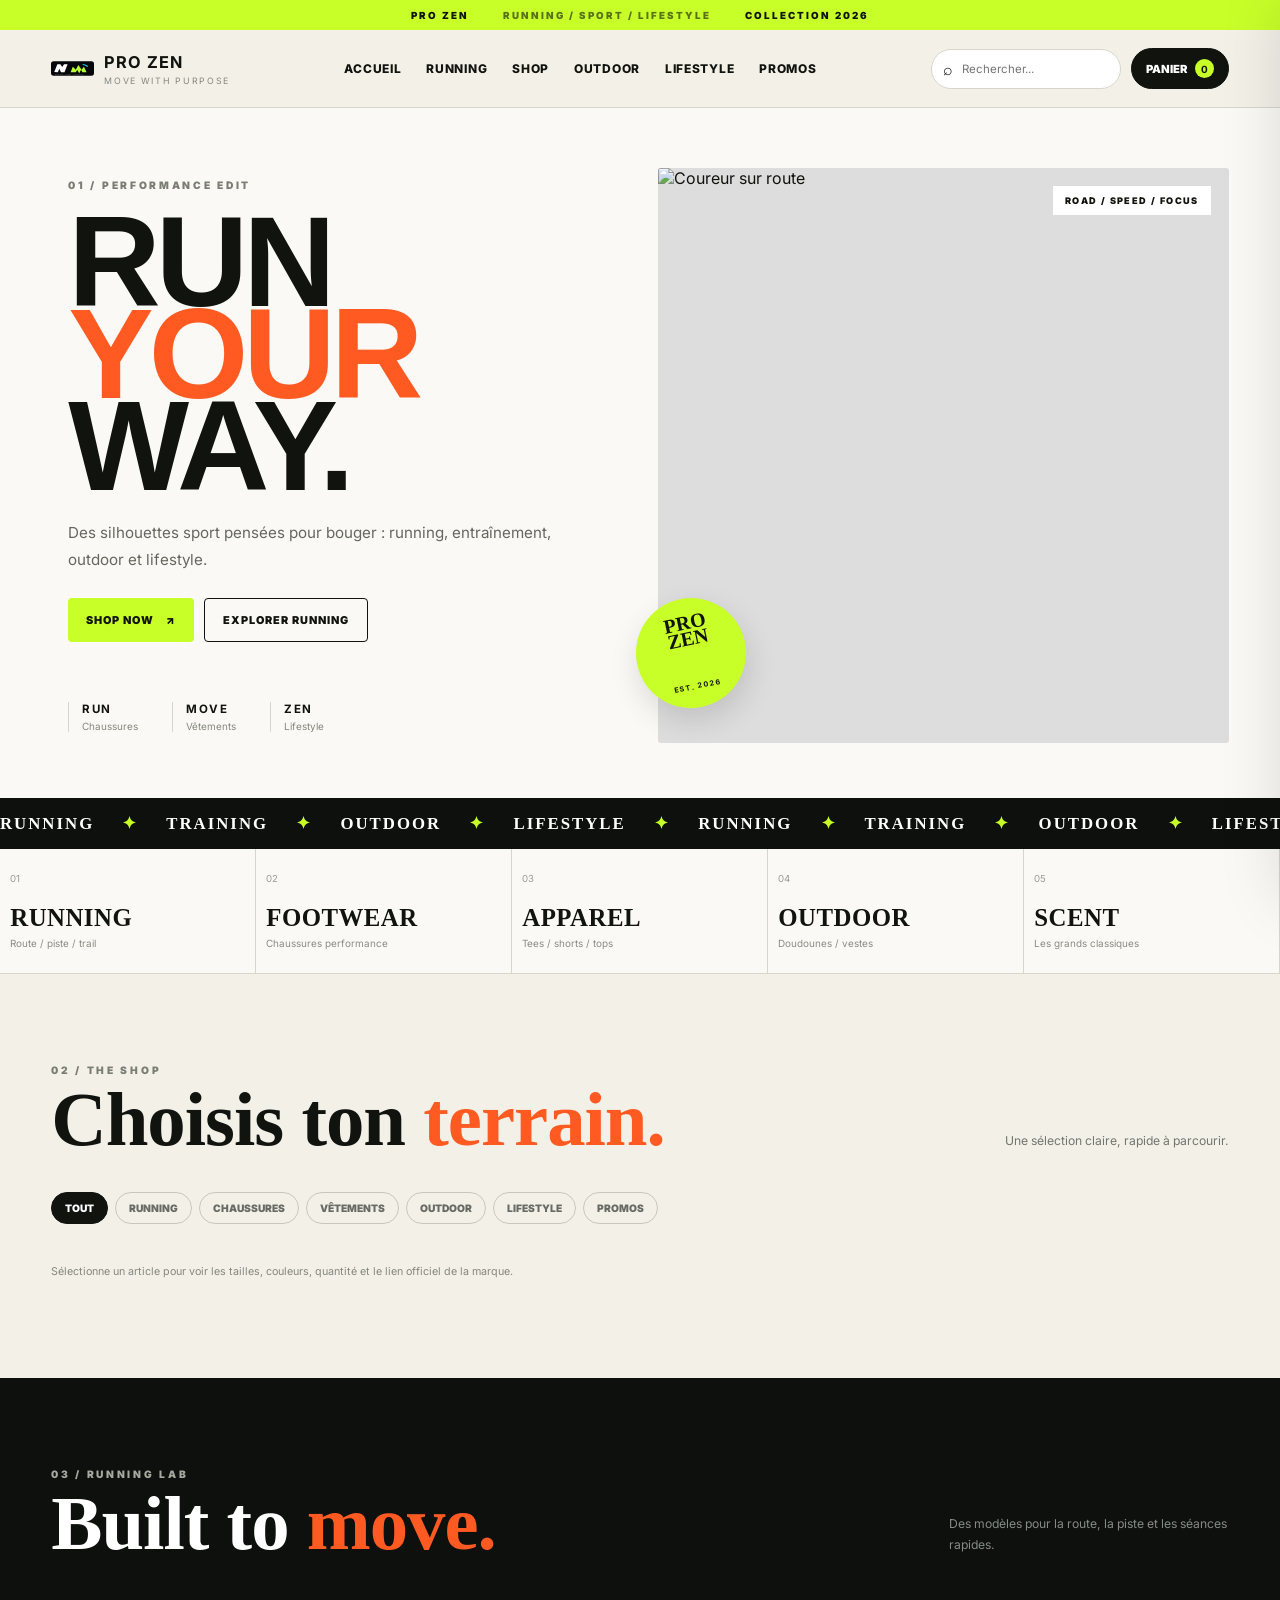
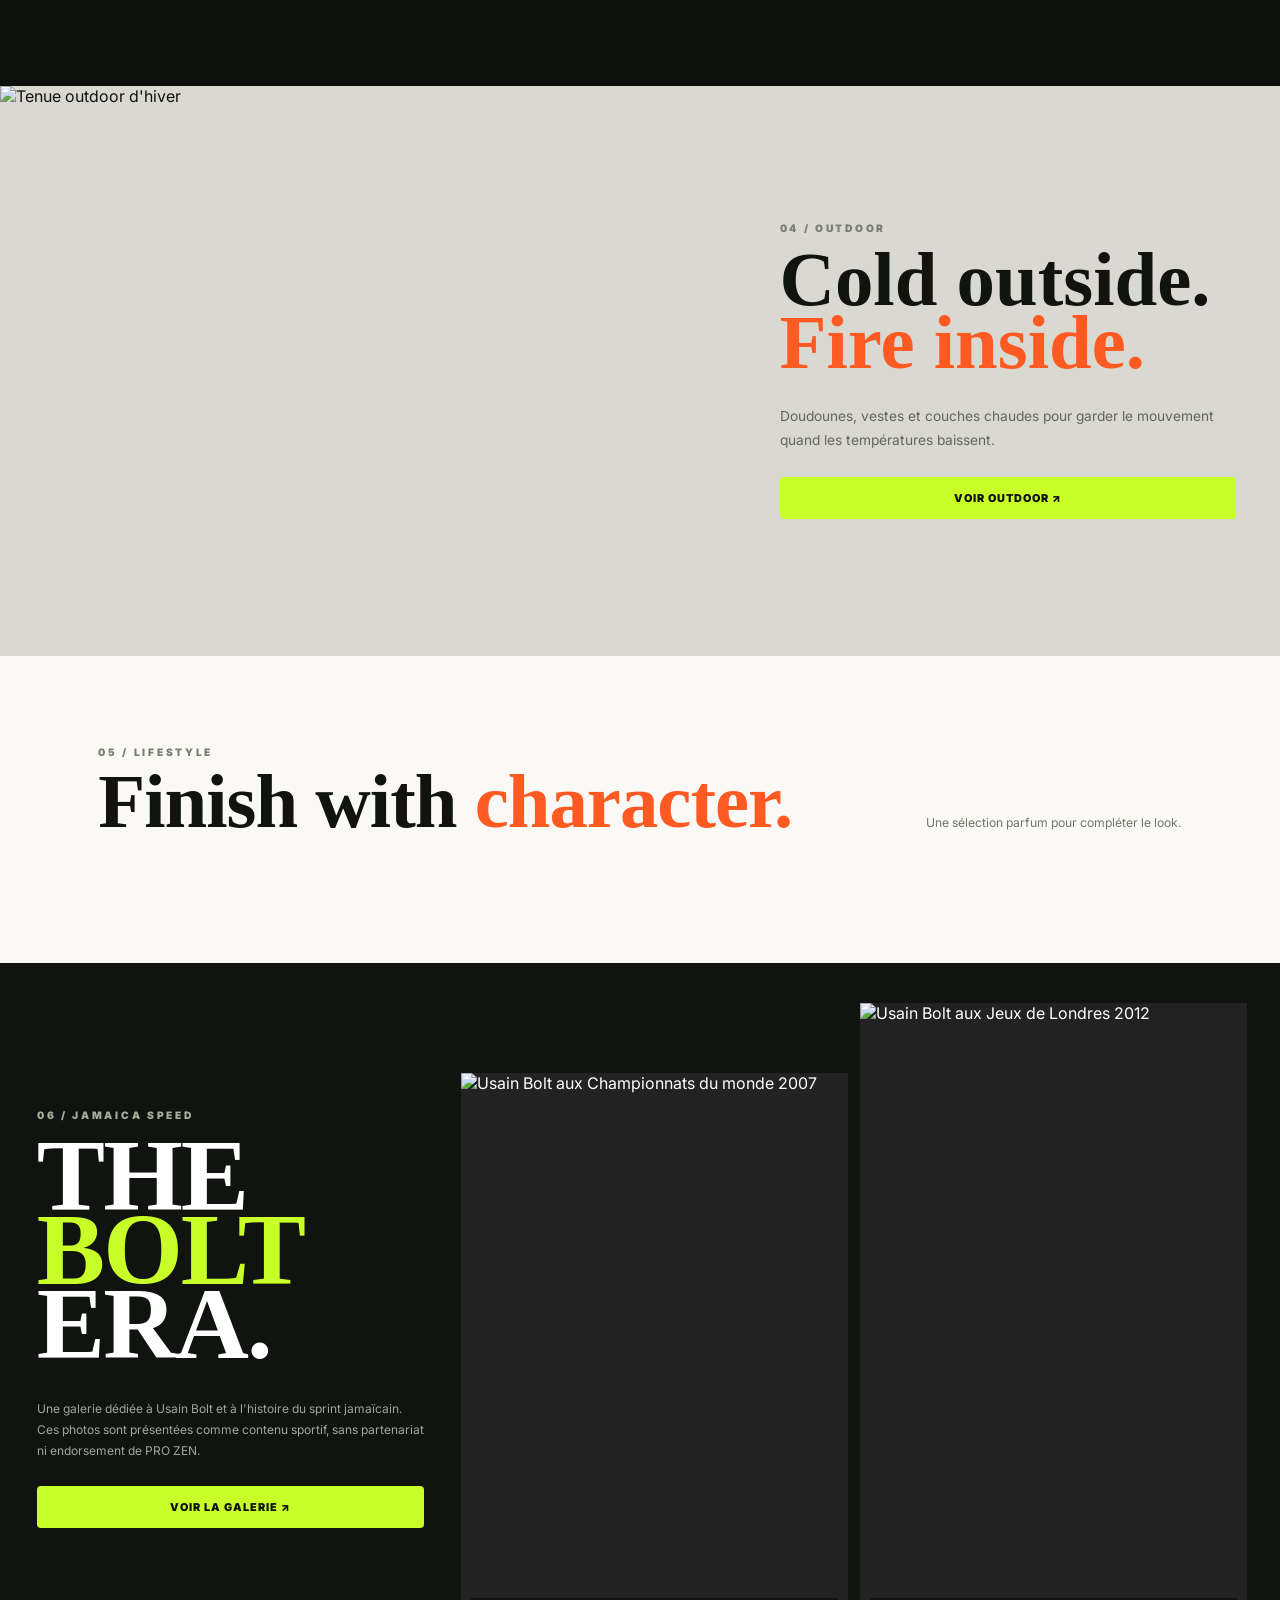
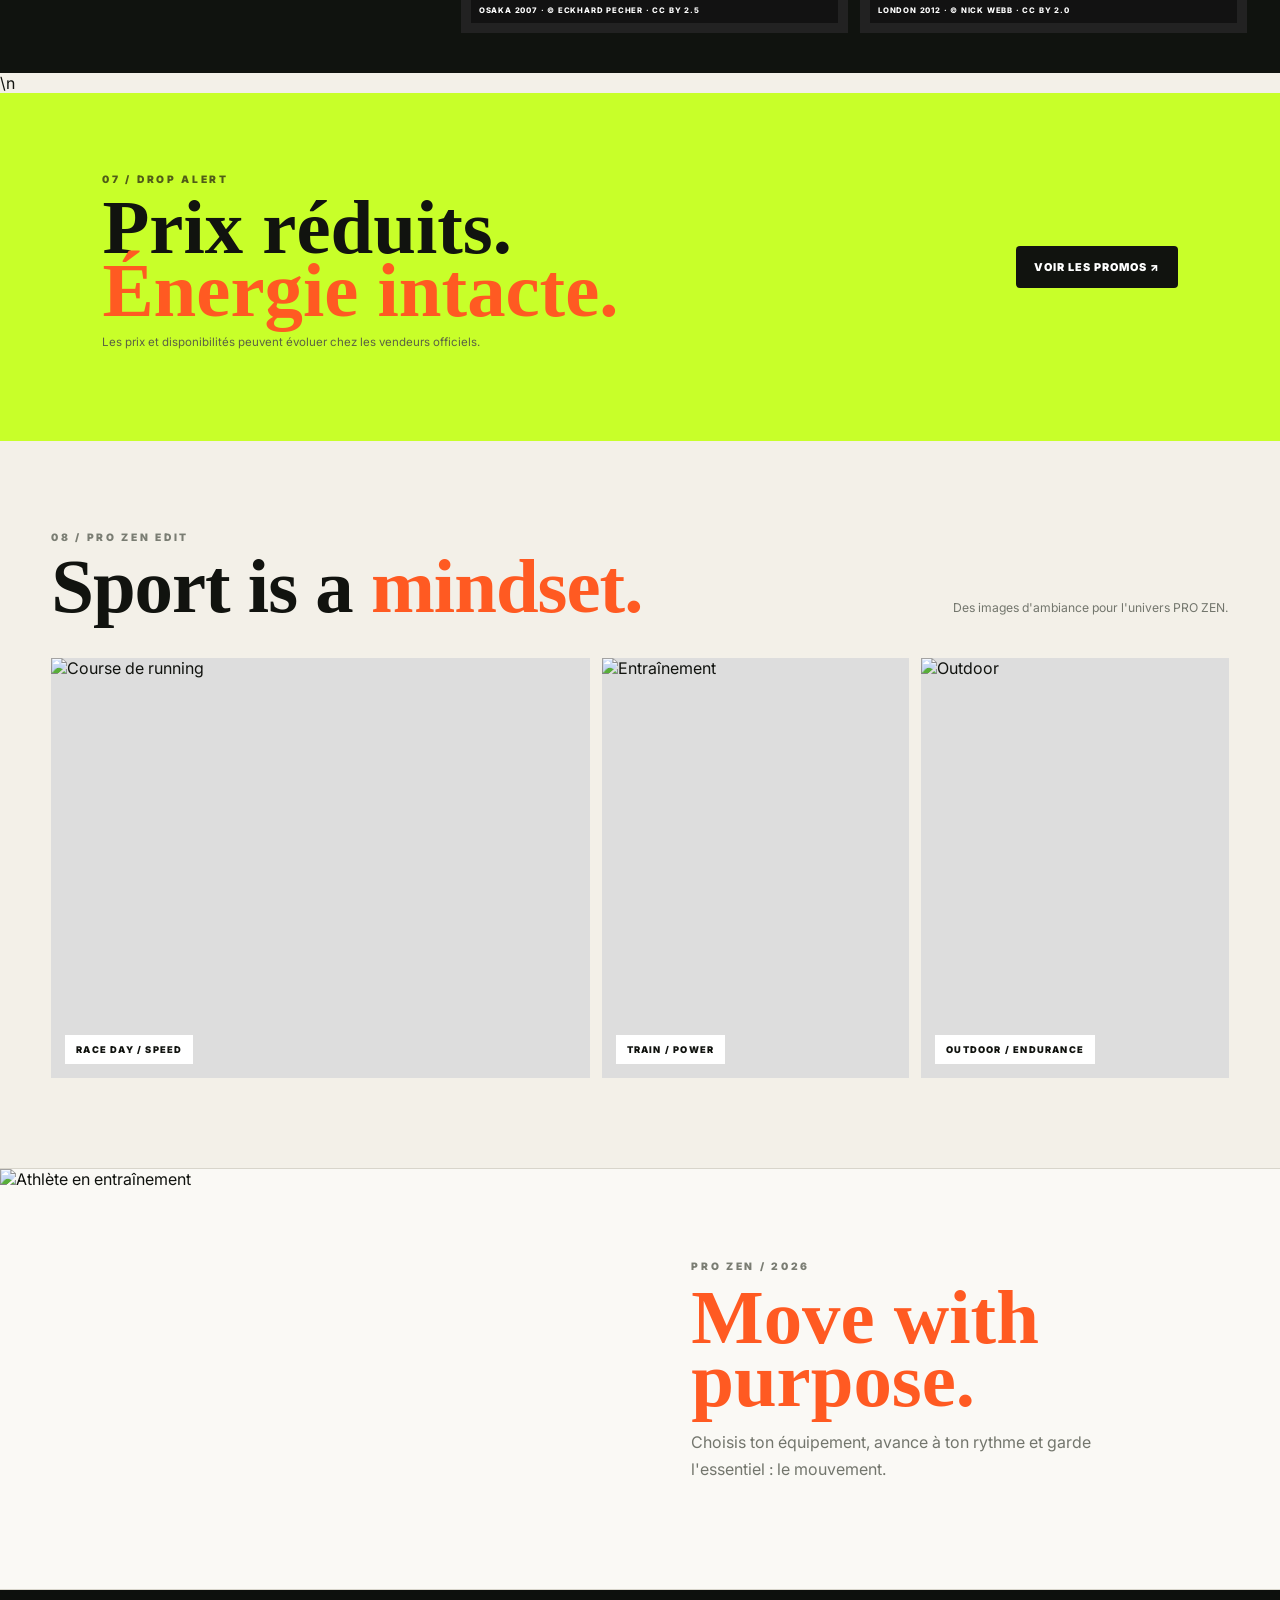
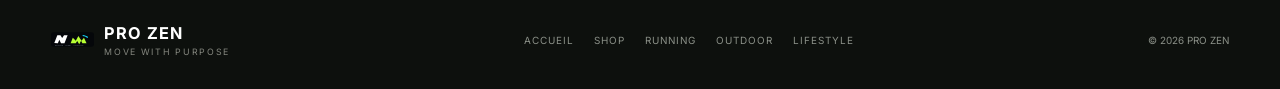
==== commit 1faeb81c: "Actualisation cache version 21" ====
--- a/pro-zen/index.html
+++ b/pro-zen/index.html
@@ -8,7 +8,7 @@
 <link rel="preconnect" href="https://fonts.googleapis.com">
 <link rel="preconnect" href="https://fonts.gstatic.com" crossorigin>
 <link href="https://fonts.googleapis.com/css2?family=Barlow+Condensed:wght@500;600;700;800;900&family=Inter:wght@400;500;600;700;800;900&display=swap" rel="stylesheet">
-<link rel="stylesheet" href="style.css?v=20">
+<link rel="stylesheet" href="style.css?v=21">
 </head>
 <body>
 <div class="announce"><span>PRO ZEN</span><span>RUNNING / SPORT / LIFESTYLE</span><span>COLLECTION 2026</span></div>
--- a/pro-zen/style.css
+++ b/pro-zen/style.css
@@ -16,3 +16,6 @@
 @media(max-width:1100px){.nav{display:none}.product-grid{grid-template-columns:repeat(3,1fr)}.mini-grid{grid-template-columns:repeat(3,1fr)}.perfume-grid{grid-template-columns:repeat(3,1fr)}.hero{grid-template-columns:1fr}.hero-visual{min-height:520px}.category-strip{grid-template-columns:repeat(3,1fr)}}
 @media(max-width:760px){.announce{gap:12px;font-size:.5rem}.announce span:nth-child(2){display:none}.header{height:68px}.search{width:42px;padding:9px}.search input{display:none}.cart-button span{display:none}.hero{padding:45px 5%;min-height:auto}.hero-copy{padding-left:0}.hero h1{font-size:clamp(5rem,23vw,8rem);letter-spacing:-3px}.hero-visual{min-height:430px}.hero-stats{margin-top:40px;gap:18px}.category-strip{grid-template-columns:1fr 1fr}.category-strip a:nth-child(odd){border-right:1px solid var(--line)}.section{padding:65px 5%}.section-heading{display:block}.section-heading p{margin-top:15px}.product-grid{grid-template-columns:repeat(2,1fr)}.mini-grid{grid-template-columns:repeat(2,1fr)}.perfume-grid{grid-template-columns:repeat(2,1fr)}.split-feature,.manifesto{grid-template-columns:1fr}.split-photo{min-height:340px}.manifesto-photo{height:330px}.promo{display:block;padding:60px 7%}.promo .btn{margin-top:20px}.editorial-grid{grid-template-columns:1fr}.editorial-grid figure{height:330px}.footer{flex-direction:column;align-items:flex-start}.modal-card{grid-template-columns:1fr}.modal-media{height:320px;min-height:320px}.modal-info{padding:25px}}
 @media(max-width:500px){.product-grid{grid-template-columns:1fr}.product-photo{height:300px}.perfume-grid{grid-template-columns:1fr 1fr}.mini-photo{height:130px}.hero-stamp{left:10px;bottom:20px}.hero-label{font-size:.48rem}.category-strip b{font-size:1.25rem}}
+
+.bolt-section{display:grid;grid-template-columns:.72fr 1.28fr;min-height:650px;background:#10130f;color:#fff;overflow:hidden}.bolt-copy{padding:90px 8%;display:flex;flex-direction:column;justify-content:center}.bolt-copy .kicker{color:#a8ae9d}.bolt-copy h2{font-family:"Barlow Condensed";font-size:clamp(4.5rem,8vw,8.5rem);line-height:.72;letter-spacing:-2px;margin:18px 0 25px}.bolt-copy h2 em{font-style:normal;color:var(--acid)}.bolt-copy p{color:#a2a69c;line-height:1.75;font-size:.75rem;max-width:430px;margin-bottom:25px}.bolt-gallery{display:grid;grid-template-columns:1fr 1fr;gap:12px;padding:40px 4% 40px 0}.bolt-gallery figure{margin:0;position:relative;min-height:560px;background:#222;overflow:hidden}.bolt-gallery figure:first-child{margin-top:70px}.bolt-gallery img{width:100%;height:100%;object-fit:cover}.bolt-gallery figcaption{position:absolute;left:10px;bottom:10px;right:10px;background:#111d;color:#fff;padding:8px;font-size:.48rem;font-weight:800;letter-spacing:.8px;backdrop-filter:blur(5px)}
+@media(max-width:760px){.bolt-section{grid-template-columns:1fr}.bolt-copy{padding:65px 5%}.bolt-gallery{padding:0 5% 50px;grid-template-columns:1fr}.bolt-gallery figure,.bolt-gallery figure:first-child{min-height:420px;margin:0}}
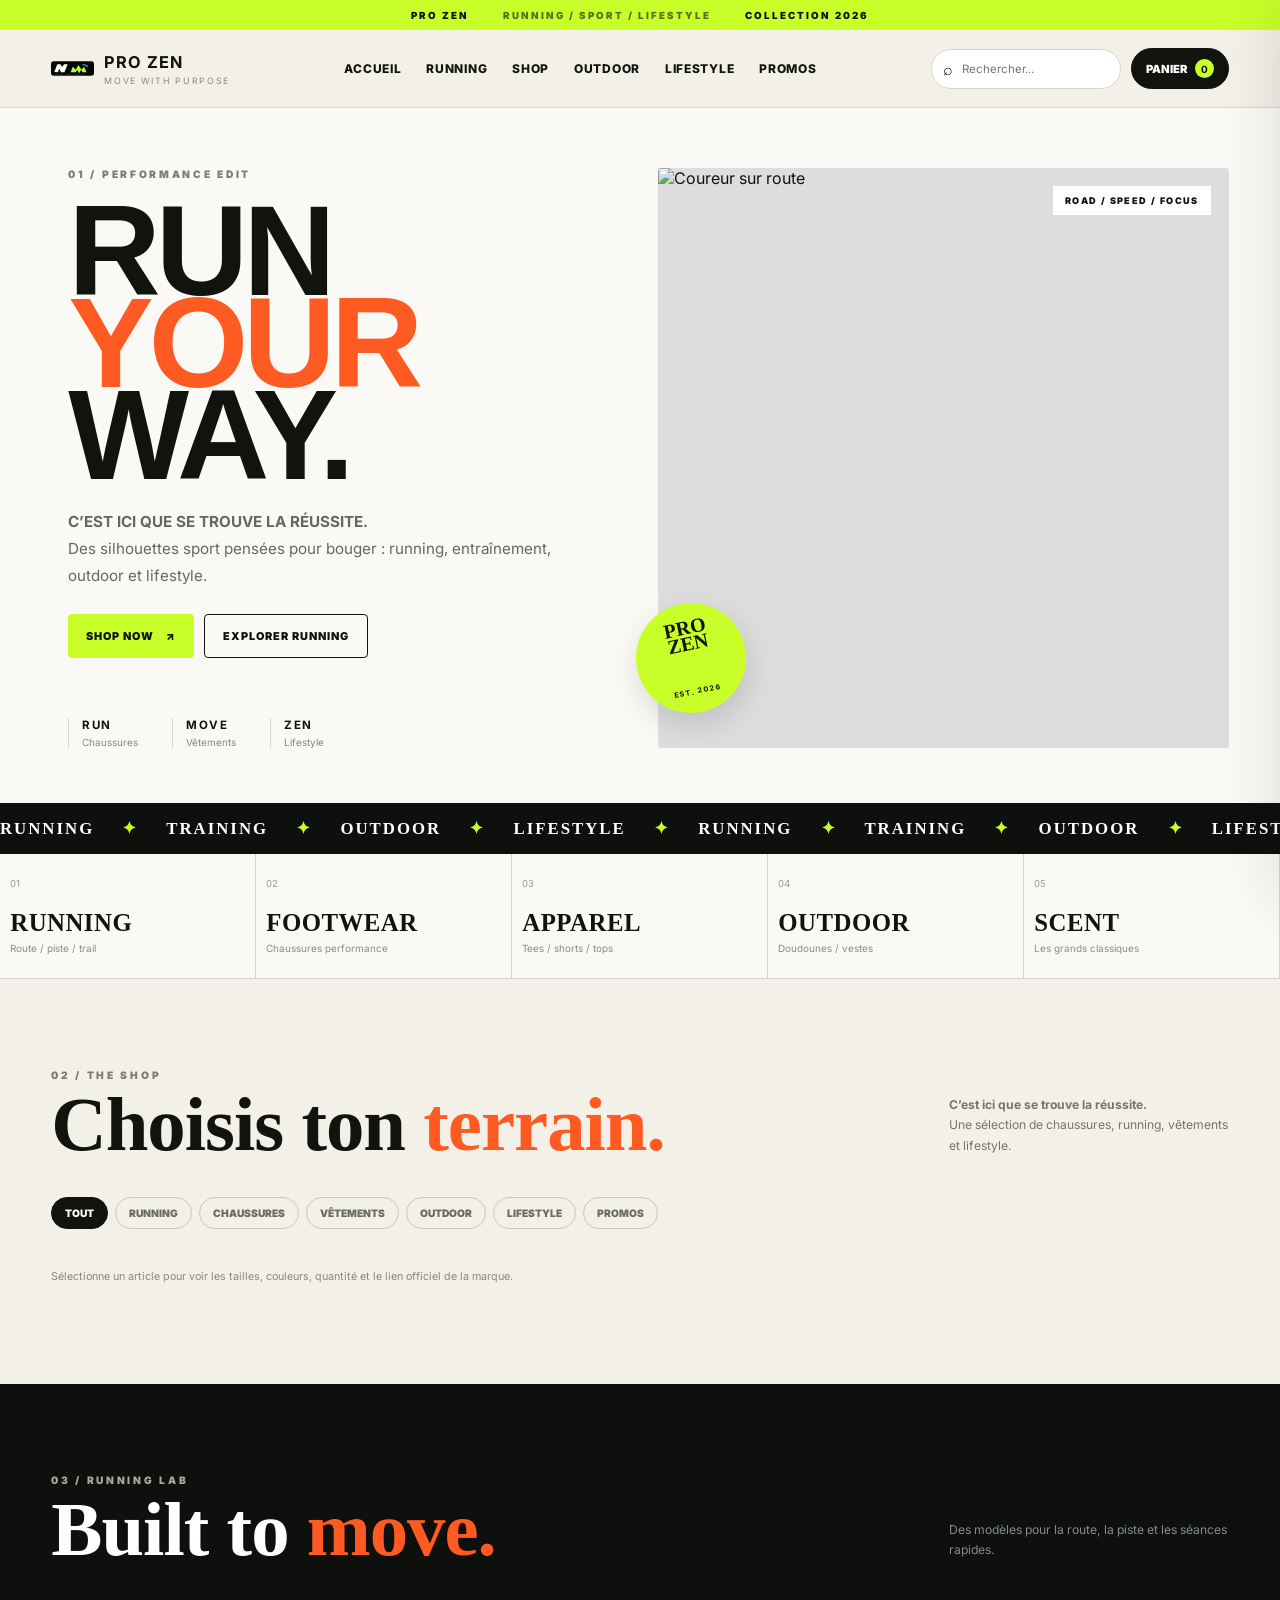
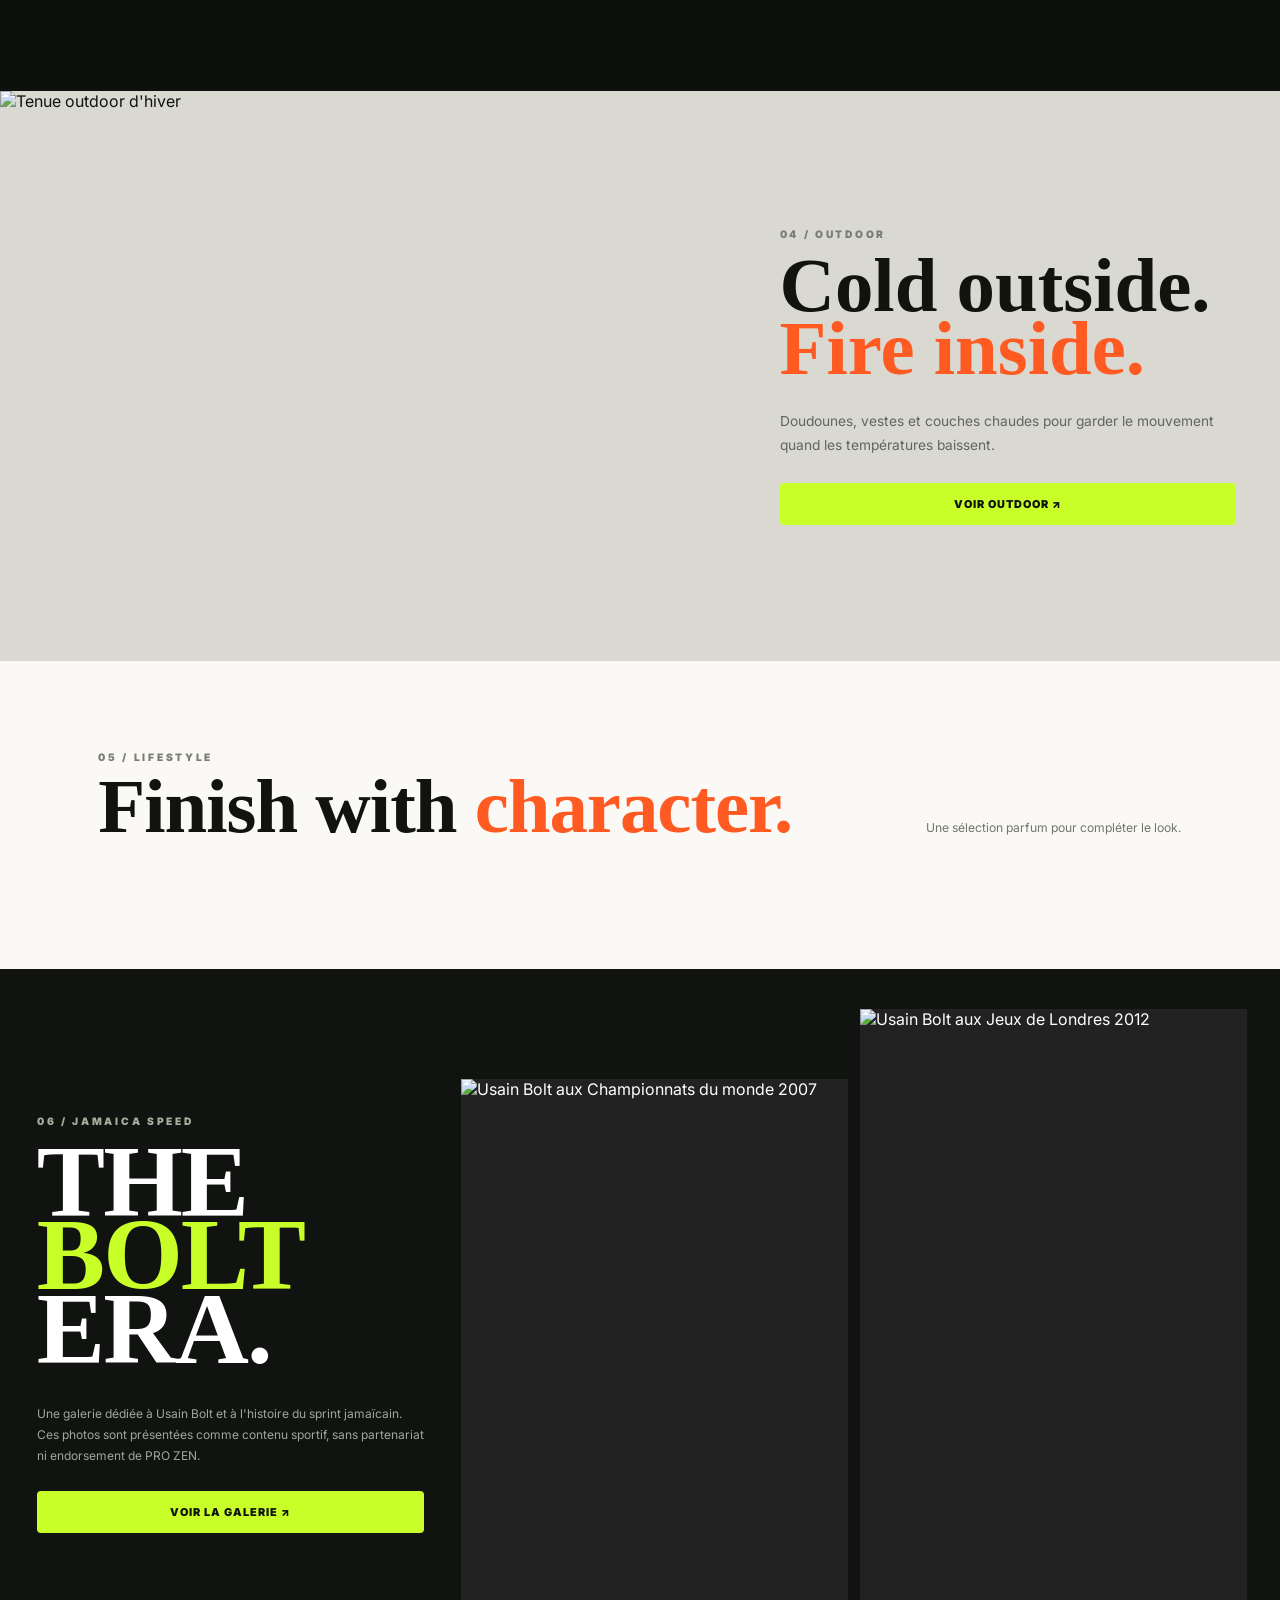
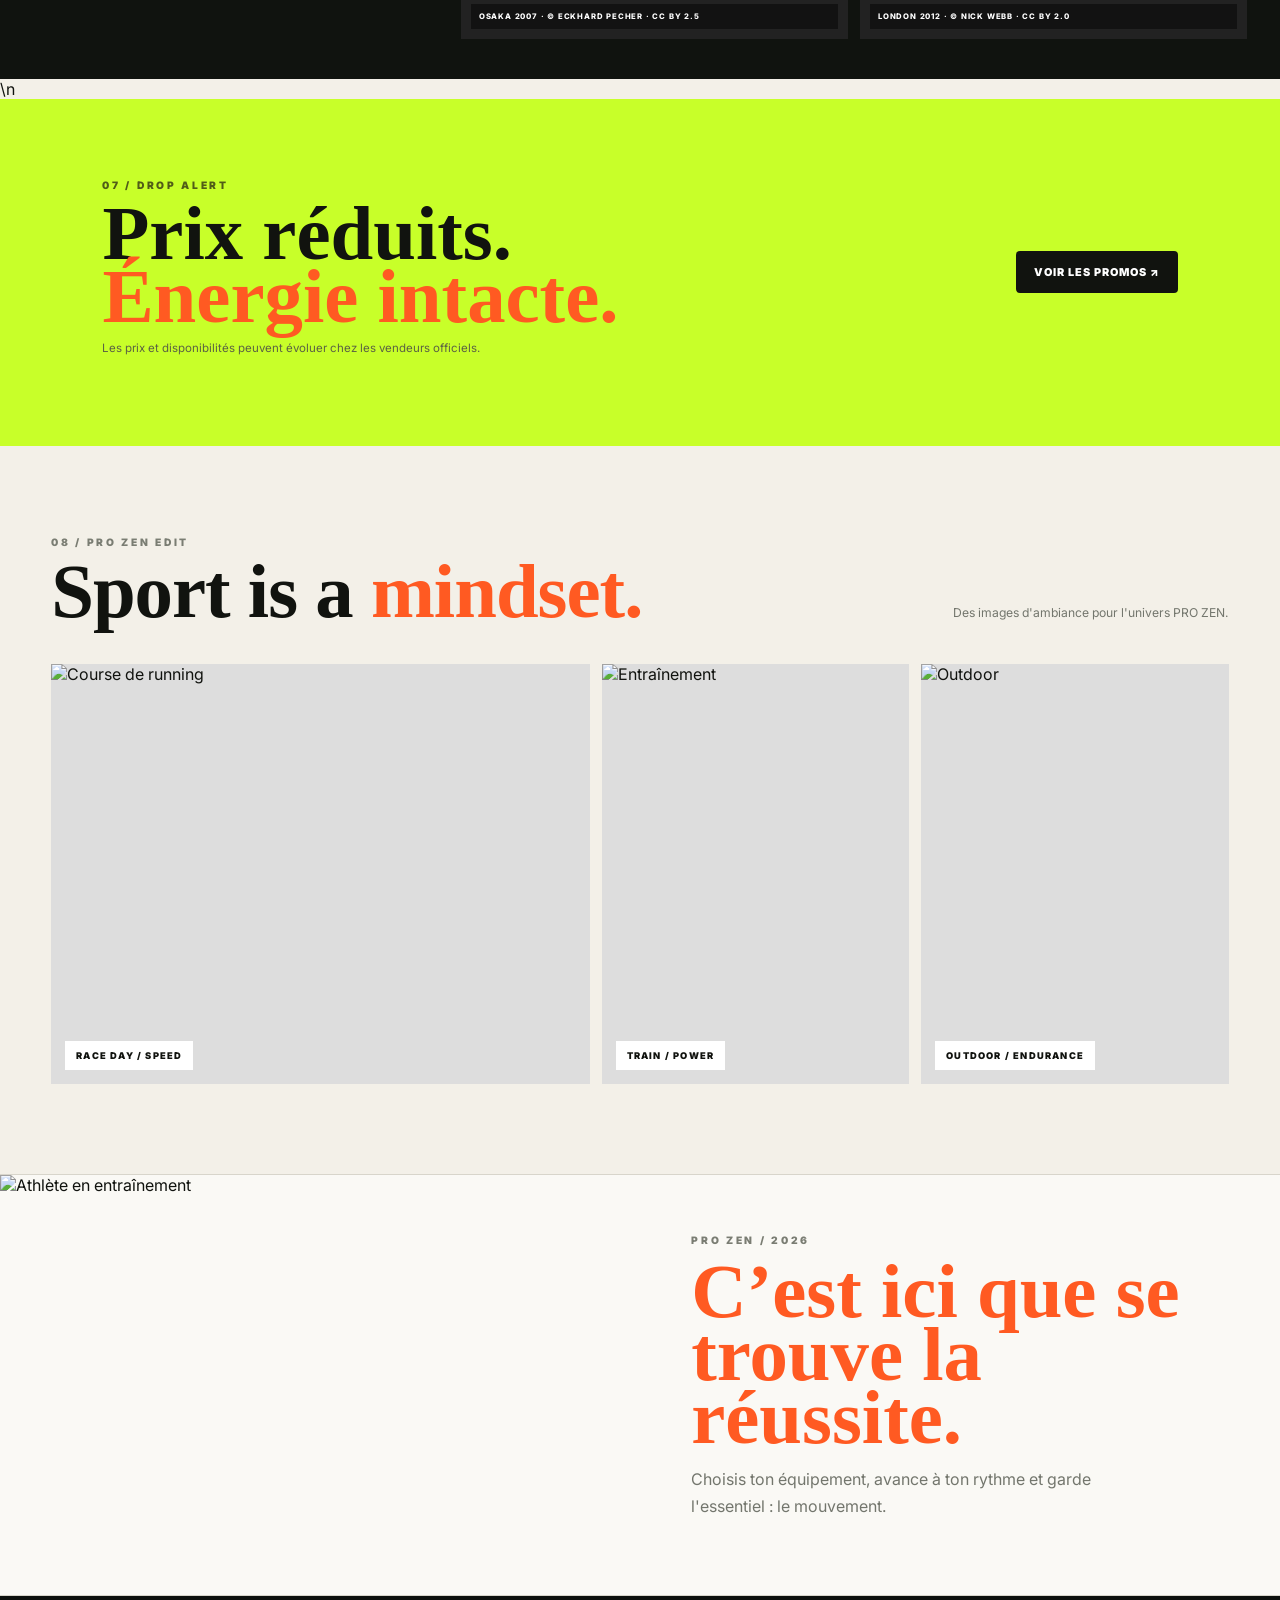
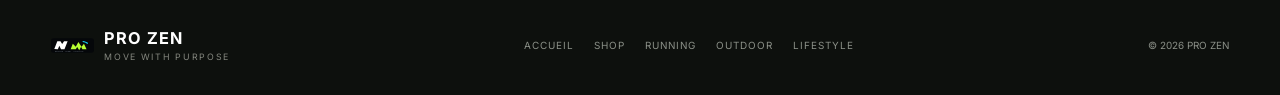
==== commit c371ef81: "ajoute le slogan officiel PRO ZEN et met a jour le shop" ====
--- a/pro-zen/index.html
+++ b/pro-zen/index.html
@@ -8,7 +8,7 @@
 <link rel="preconnect" href="https://fonts.googleapis.com">
 <link rel="preconnect" href="https://fonts.gstatic.com" crossorigin>
 <link href="https://fonts.googleapis.com/css2?family=Barlow+Condensed:wght@500;600;700;800;900&family=Inter:wght@400;500;600;700;800;900&display=swap" rel="stylesheet">
-<link rel="stylesheet" href="style.css?v=21">
+<link rel="stylesheet" href="style.css?v=22">
 </head>
 <body>
 <div class="announce"><span>PRO ZEN</span><span>RUNNING / SPORT / LIFESTYLE</span><span>COLLECTION 2026</span></div>
@@ -27,7 +27,7 @@
   <div class="hero-copy">
     <div class="kicker">01 / PERFORMANCE EDIT</div>
     <h1>RUN<br><em>YOUR</em><br>WAY.</h1>
-    <p>Des silhouettes sport pensées pour bouger : running, entraînement, outdoor et lifestyle.</p>
+    <p><strong class="hero-slogan">C’EST ICI QUE SE TROUVE LA RÉUSSITE.</strong><br>Des silhouettes sport pensées pour bouger : running, entraînement, outdoor et lifestyle.</p>
     <div class="hero-actions"><a href="#products" class="btn primary">SHOP NOW <span>↗</span></a><a href="#running" class="btn ghost">EXPLORER RUNNING</a></div>
     <div class="hero-stats"><div><strong>RUN</strong><span>Chaussures</span></div><div><strong>MOVE</strong><span>Vêtements</span></div><div><strong>ZEN</strong><span>Lifestyle</span></div></div>
   </div>
@@ -49,7 +49,7 @@
 </section>
 
 <section id="products" class="section shop-section">
-  <div class="section-heading"><div><div class="kicker">02 / THE SHOP</div><h2>Choisis ton <em>terrain.</em></h2></div><p>Une sélection claire, rapide à parcourir.</p></div>
+  <div class="section-heading"><div><div class="kicker">02 / THE SHOP</div><h2>Choisis ton <em>terrain.</em></h2></div><p><strong>C’est ici que se trouve la réussite.</strong><br>Une sélection de chaussures, running, vêtements et lifestyle.</p></div>
   <div id="filterRow" class="filter-row">
     <button class="filter active" data-filter="Tous">Tout</button><button class="filter" data-filter="Running">Running</button><button class="filter" data-filter="Chaussures">Chaussures</button><button class="filter" data-filter="Vêtements">Vêtements</button><button class="filter" data-filter="Hiver">Outdoor</button><button class="filter" data-filter="Parfums">Lifestyle</button><button class="filter" data-filter="Promotion">Promos</button>
   </div>
@@ -94,7 +94,7 @@
   </div>
 </section>
 
-<section class="manifesto"><div class="manifesto-photo"><img src="https://images.unsplash.com/photo-1517836357463-d25dfeac3438?auto=format&fit=crop&w=1200&q=90" alt="Athlète en entraînement"></div><div><div class="kicker">PRO ZEN / 2026</div><h2>Move with purpose.</h2><p>Choisis ton équipement, avance à ton rythme et garde l'essentiel : le mouvement.</p></div></section>
+<section class="manifesto"><div class="manifesto-photo"><img src="https://images.unsplash.com/photo-1517836357463-d25dfeac3438?auto=format&fit=crop&w=1200&q=90" alt="Athlète en entraînement"></div><div><div class="kicker">PRO ZEN / 2026</div><h2>C’est ici que se trouve la réussite.</h2><p>Choisis ton équipement, avance à ton rythme et garde l'essentiel : le mouvement.</p></div></section>
 </main>
 
 <aside id="cart" class="cart" aria-hidden="true">
@@ -127,6 +127,6 @@
   <div class="footer-links"><a href="#home">Accueil</a><a href="#products">Shop</a><a href="#running">Running</a><a href="#winter">Outdoor</a><a href="#perfumes">Lifestyle</a></div>
   <span>© 2026 PRO ZEN</span>
 </footer>
-<script src="script.js?v=20"></script>
+<script src="script.js?v=22"></script>
 </body>
 </html>
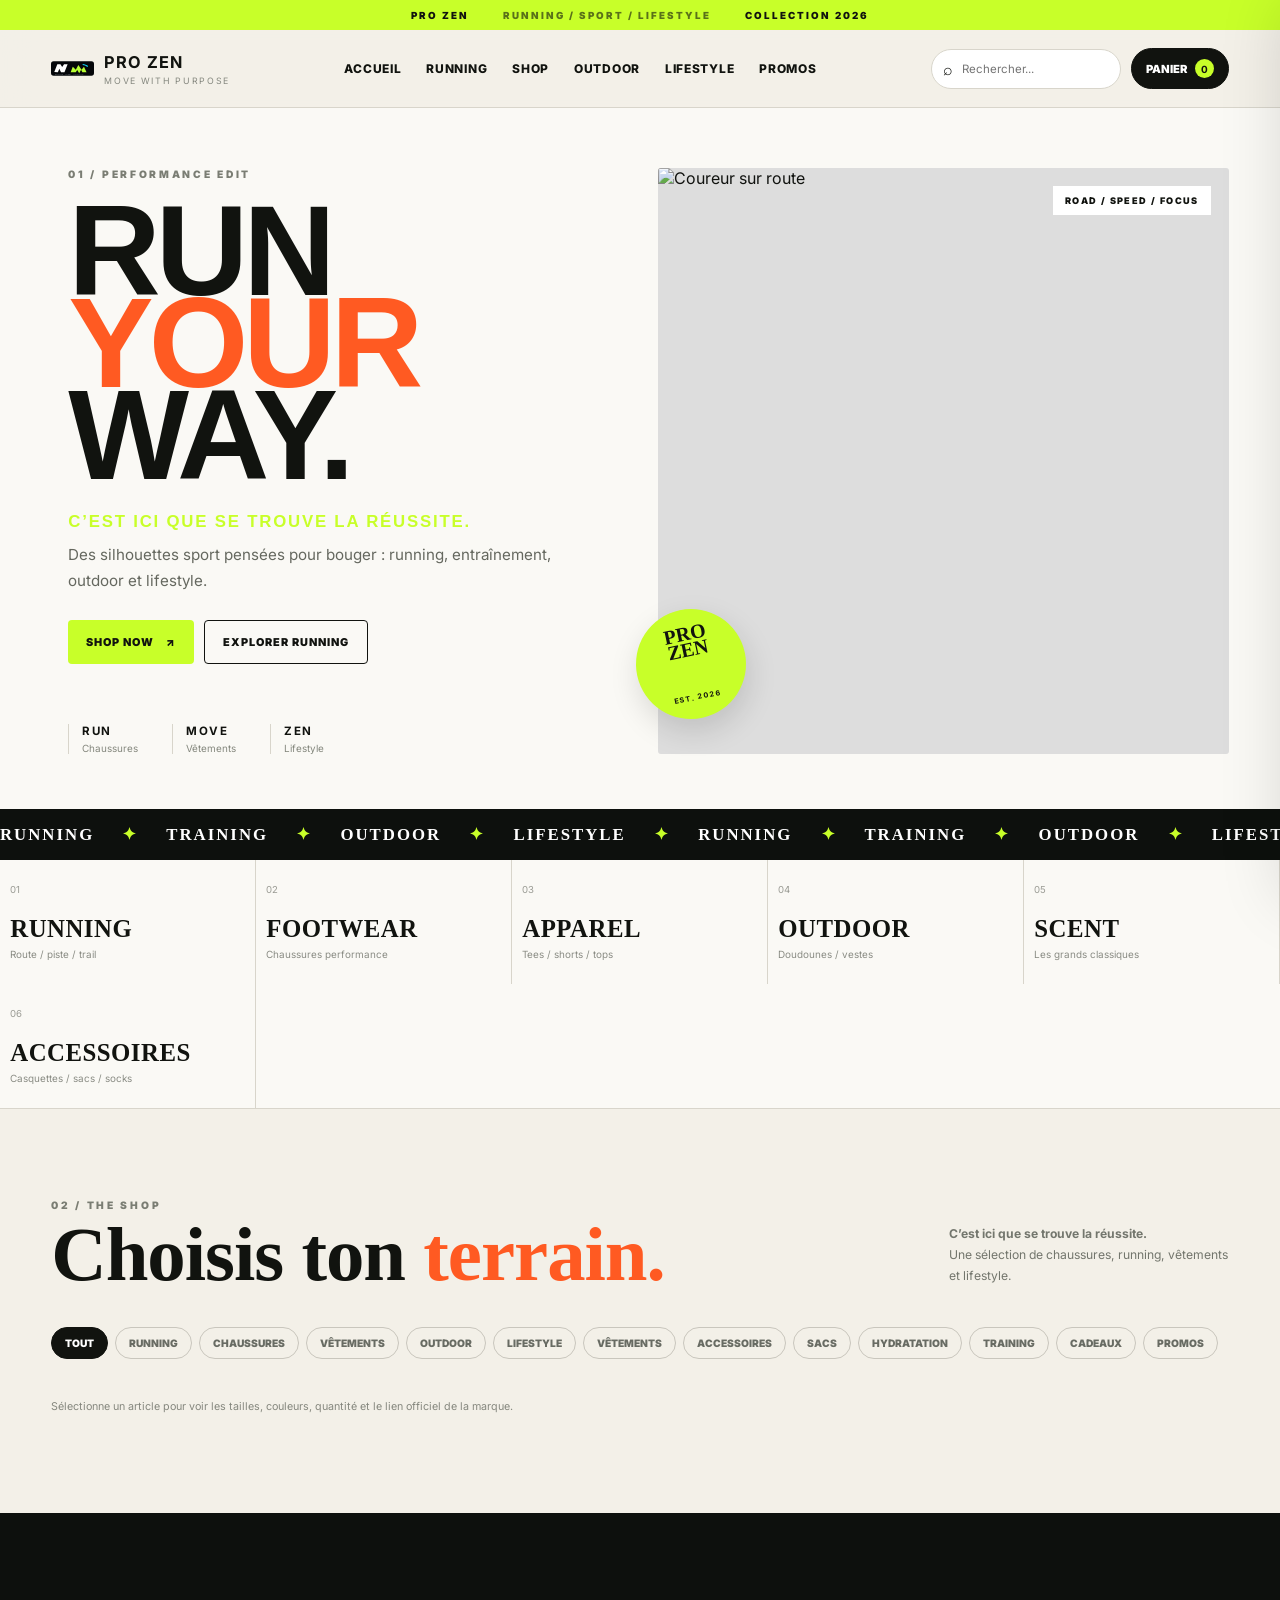
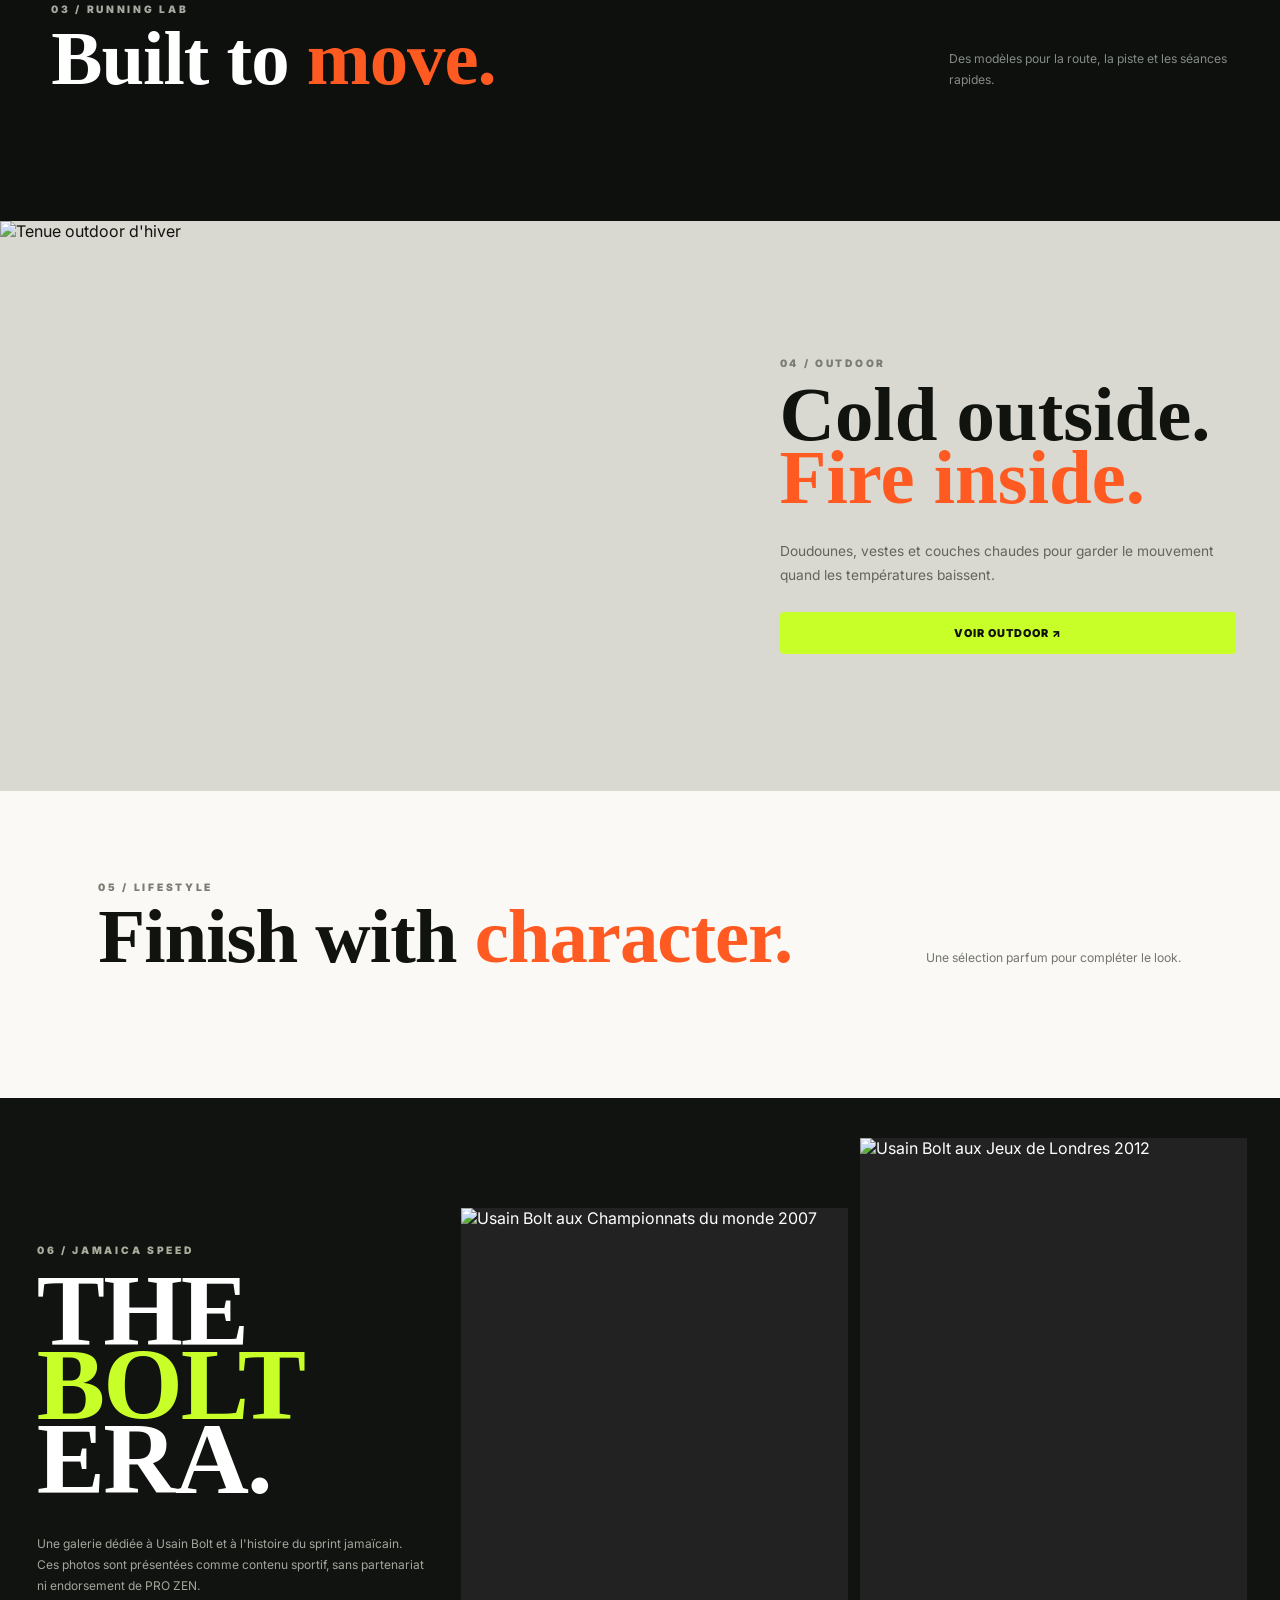
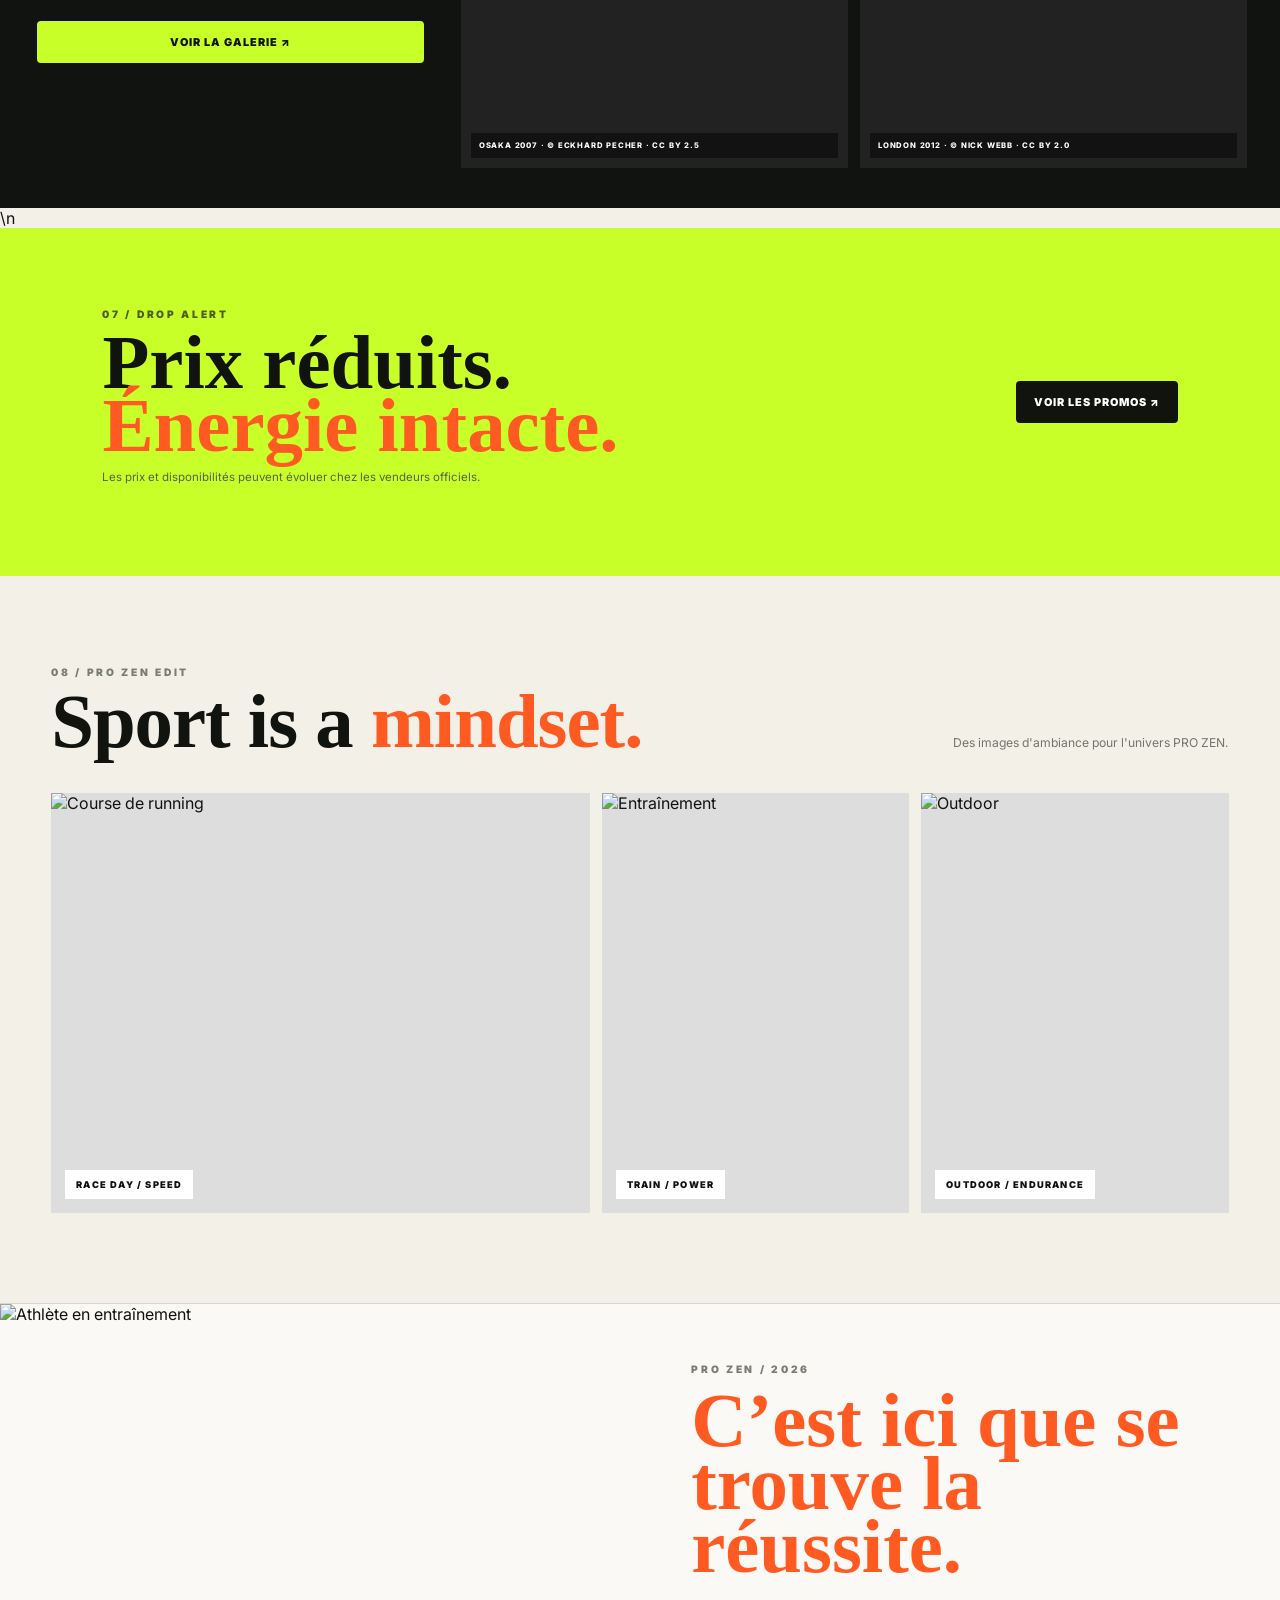
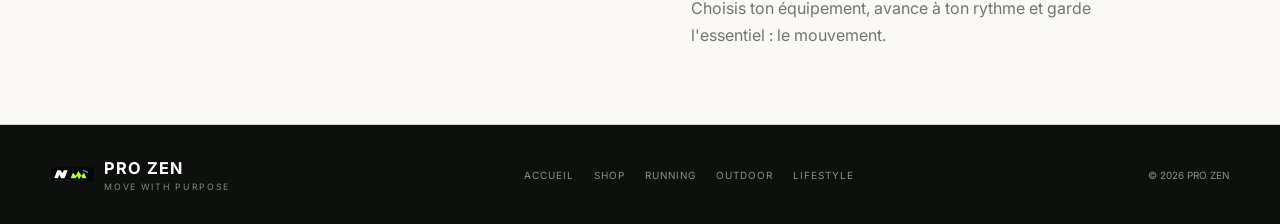
==== commit 5df74419: "ajoute les categories de la boutique" ====
--- a/pro-zen/index.html
+++ b/pro-zen/index.html
@@ -8,7 +8,7 @@
 <link rel="preconnect" href="https://fonts.googleapis.com">
 <link rel="preconnect" href="https://fonts.gstatic.com" crossorigin>
 <link href="https://fonts.googleapis.com/css2?family=Barlow+Condensed:wght@500;600;700;800;900&family=Inter:wght@400;500;600;700;800;900&display=swap" rel="stylesheet">
-<link rel="stylesheet" href="style.css?v=22">
+<link rel="stylesheet" href="style.css?v=23">
 </head>
 <body>
 <div class="announce"><span>PRO ZEN</span><span>RUNNING / SPORT / LIFESTYLE</span><span>COLLECTION 2026</span></div>
@@ -45,13 +45,13 @@
   <a href="#products" data-filter="Chaussures"><span>02</span><b>FOOTWEAR</b><small>Chaussures performance</small></a>
   <a href="#products" data-filter="Vêtements"><span>03</span><b>APPAREL</b><small>Tees / shorts / tops</small></a>
   <a href="#products" data-filter="Hiver"><span>04</span><b>OUTDOOR</b><small>Doudounes / vestes</small></a>
-  <a href="#products" data-filter="Parfums"><span>05</span><b>SCENT</b><small>Les grands classiques</small></a>
+  <a href="#products" data-filter="Parfums"><span>05</span><b>SCENT</b><small>Les grands classiques</small></a><a href="#products" data-filter="Accessoires"><span>06</span><b>ACCESSOIRES</b><small>Casquettes / sacs / socks</small></a>
 </section>
 
 <section id="products" class="section shop-section">
   <div class="section-heading"><div><div class="kicker">02 / THE SHOP</div><h2>Choisis ton <em>terrain.</em></h2></div><p><strong>C’est ici que se trouve la réussite.</strong><br>Une sélection de chaussures, running, vêtements et lifestyle.</p></div>
   <div id="filterRow" class="filter-row">
-    <button class="filter active" data-filter="Tous">Tout</button><button class="filter" data-filter="Running">Running</button><button class="filter" data-filter="Chaussures">Chaussures</button><button class="filter" data-filter="Vêtements">Vêtements</button><button class="filter" data-filter="Hiver">Outdoor</button><button class="filter" data-filter="Parfums">Lifestyle</button><button class="filter" data-filter="Promotion">Promos</button>
+    <button class="filter active" data-filter="Tous">Tout</button><button class="filter" data-filter="Running">Running</button><button class="filter" data-filter="Chaussures">Chaussures</button><button class="filter" data-filter="Vêtements">Vêtements</button><button class="filter" data-filter="Hiver">Outdoor</button><button class="filter" data-filter="Parfums">Lifestyle</button><button class="filter" data-filter="Vêtements">Vêtements</button><button class="filter" data-filter="Accessoires">Accessoires</button><button class="filter" data-filter="Sacs">Sacs</button><button class="filter" data-filter="Hydratation">Hydratation</button><button class="filter" data-filter="Training">Training</button><button class="filter" data-filter="Cadeaux">Cadeaux</button><button class="filter" data-filter="Promotion">Promos</button>
   </div>
   <div id="productGrid" class="product-grid"></div>
   <p class="photo-note">Sélectionne un article pour voir les tailles, couleurs, quantité et le lien officiel de la marque.</p>
@@ -127,6 +127,6 @@
   <div class="footer-links"><a href="#home">Accueil</a><a href="#products">Shop</a><a href="#running">Running</a><a href="#winter">Outdoor</a><a href="#perfumes">Lifestyle</a></div>
   <span>© 2026 PRO ZEN</span>
 </footer>
-<script src="script.js?v=22"></script>
+<script src="script.js?v=23"></script>
 </body>
 </html>
--- a/pro-zen/style.css
+++ b/pro-zen/style.css
@@ -19,3 +19,5 @@
 
 .bolt-section{display:grid;grid-template-columns:.72fr 1.28fr;min-height:650px;background:#10130f;color:#fff;overflow:hidden}.bolt-copy{padding:90px 8%;display:flex;flex-direction:column;justify-content:center}.bolt-copy .kicker{color:#a8ae9d}.bolt-copy h2{font-family:"Barlow Condensed";font-size:clamp(4.5rem,8vw,8.5rem);line-height:.72;letter-spacing:-2px;margin:18px 0 25px}.bolt-copy h2 em{font-style:normal;color:var(--acid)}.bolt-copy p{color:#a2a69c;line-height:1.75;font-size:.75rem;max-width:430px;margin-bottom:25px}.bolt-gallery{display:grid;grid-template-columns:1fr 1fr;gap:12px;padding:40px 4% 40px 0}.bolt-gallery figure{margin:0;position:relative;min-height:560px;background:#222;overflow:hidden}.bolt-gallery figure:first-child{margin-top:70px}.bolt-gallery img{width:100%;height:100%;object-fit:cover}.bolt-gallery figcaption{position:absolute;left:10px;bottom:10px;right:10px;background:#111d;color:#fff;padding:8px;font-size:.48rem;font-weight:800;letter-spacing:.8px;backdrop-filter:blur(5px)}
 @media(max-width:760px){.bolt-section{grid-template-columns:1fr}.bolt-copy{padding:65px 5%}.bolt-gallery{padding:0 5% 50px;grid-template-columns:1fr}.bolt-gallery figure,.bolt-gallery figure:first-child{min-height:420px;margin:0}}
+
+.hero-slogan{display:inline-block;font-family:"Barlow Condensed",sans-serif;font-size:1.05rem;letter-spacing:1.8px;line-height:1.15;color:var(--acid);margin-bottom:10px;text-transform:uppercase}
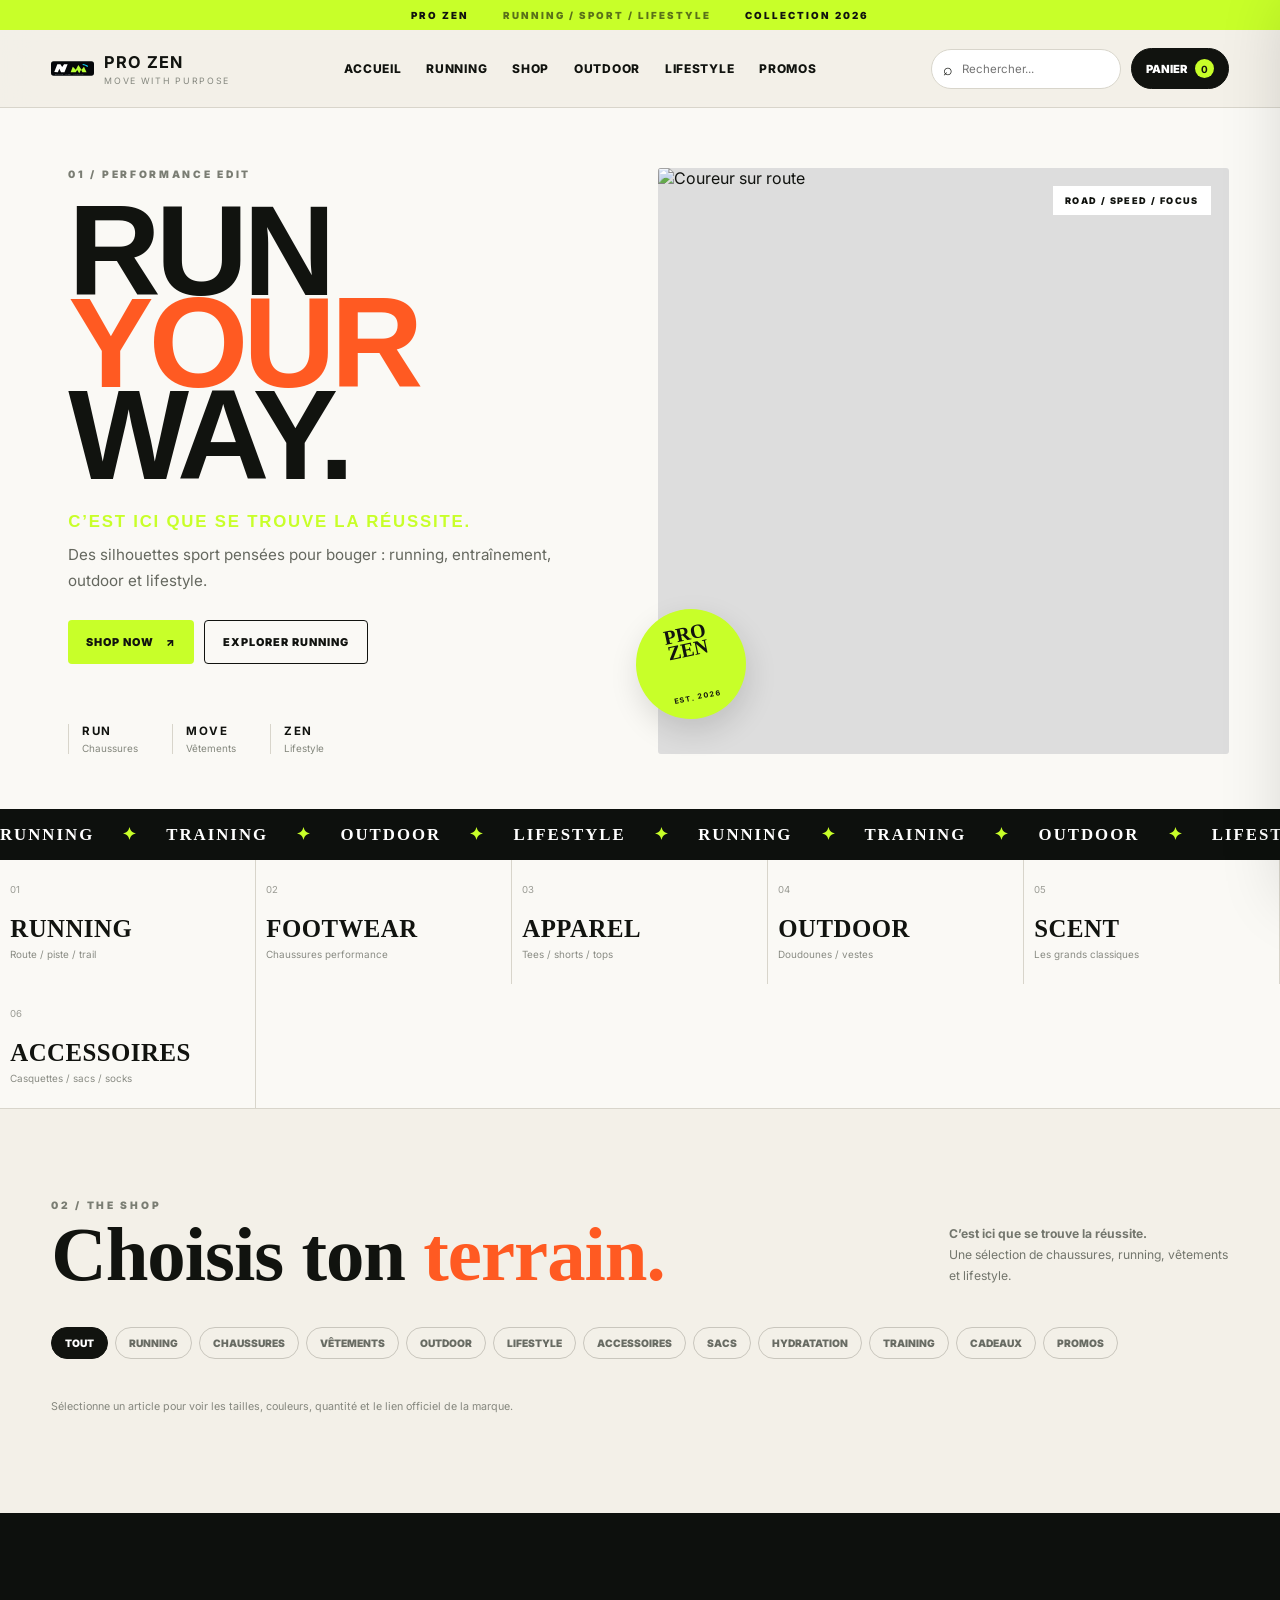
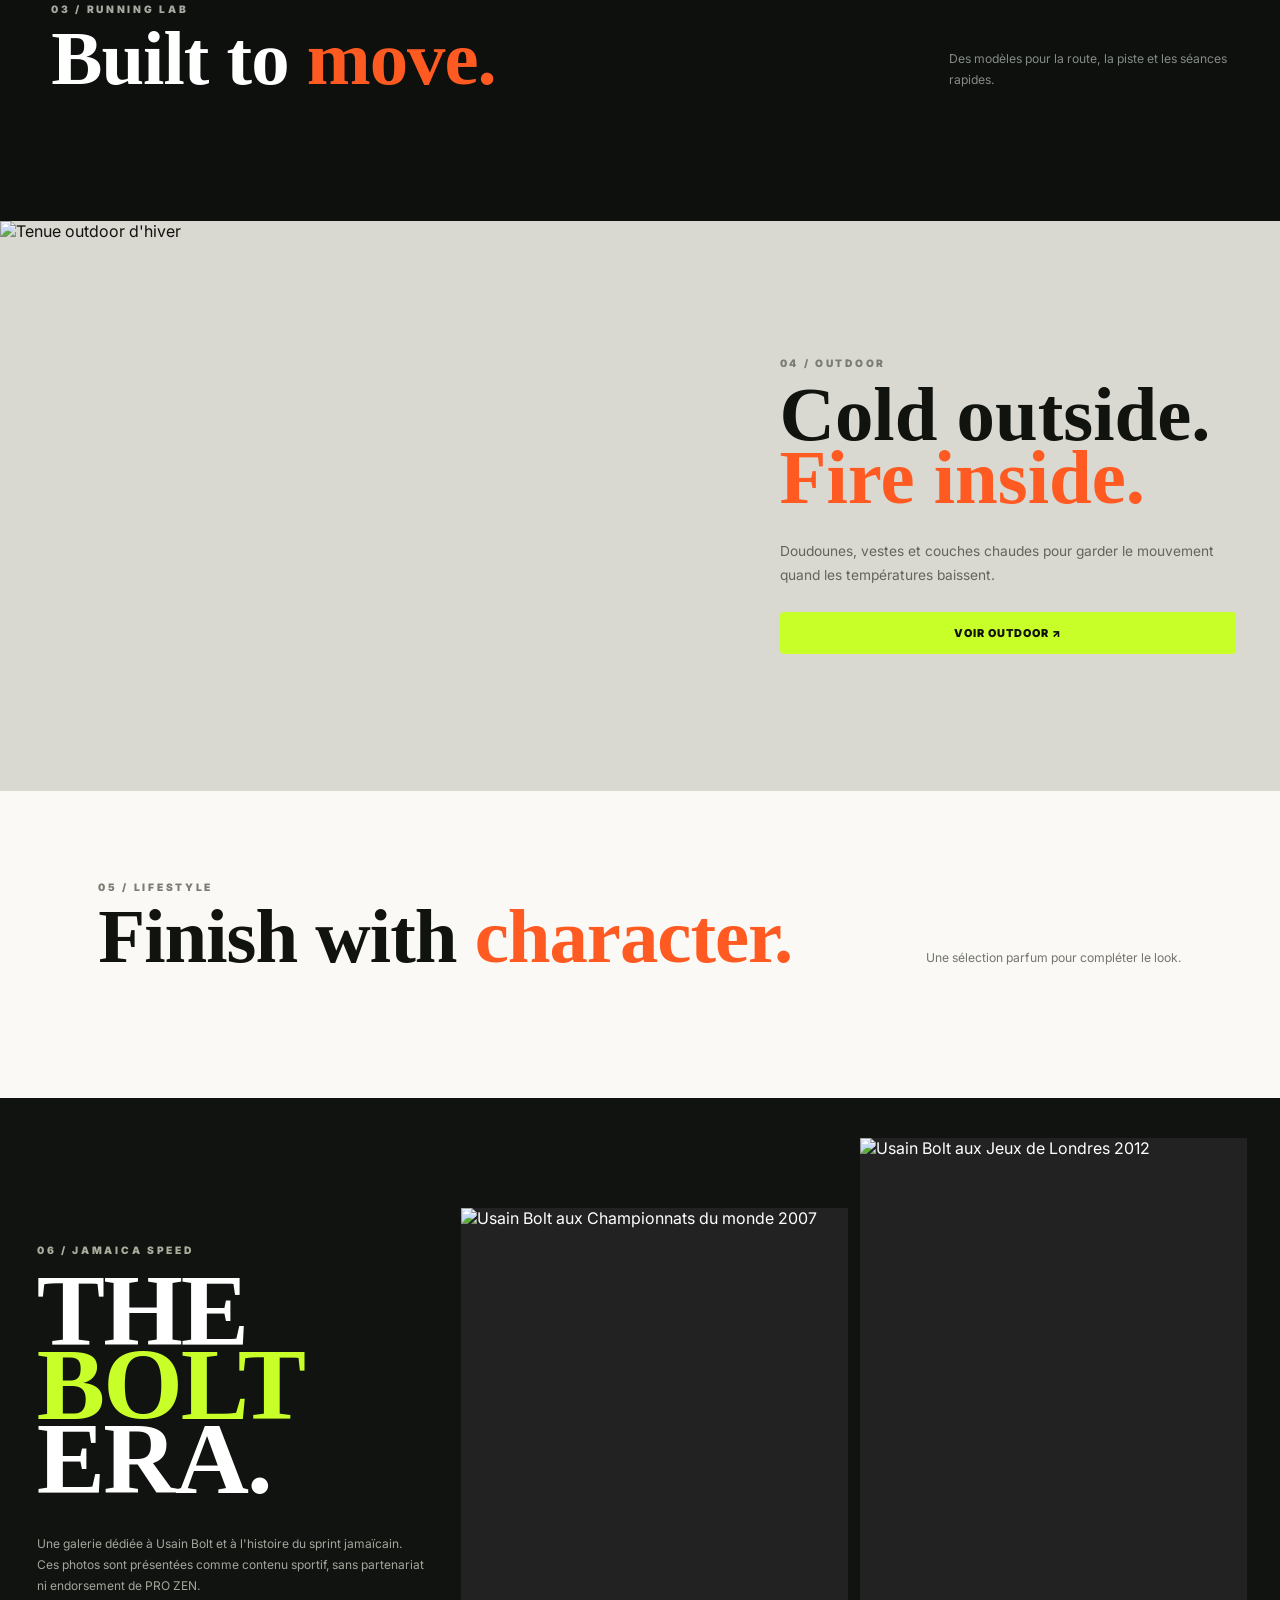
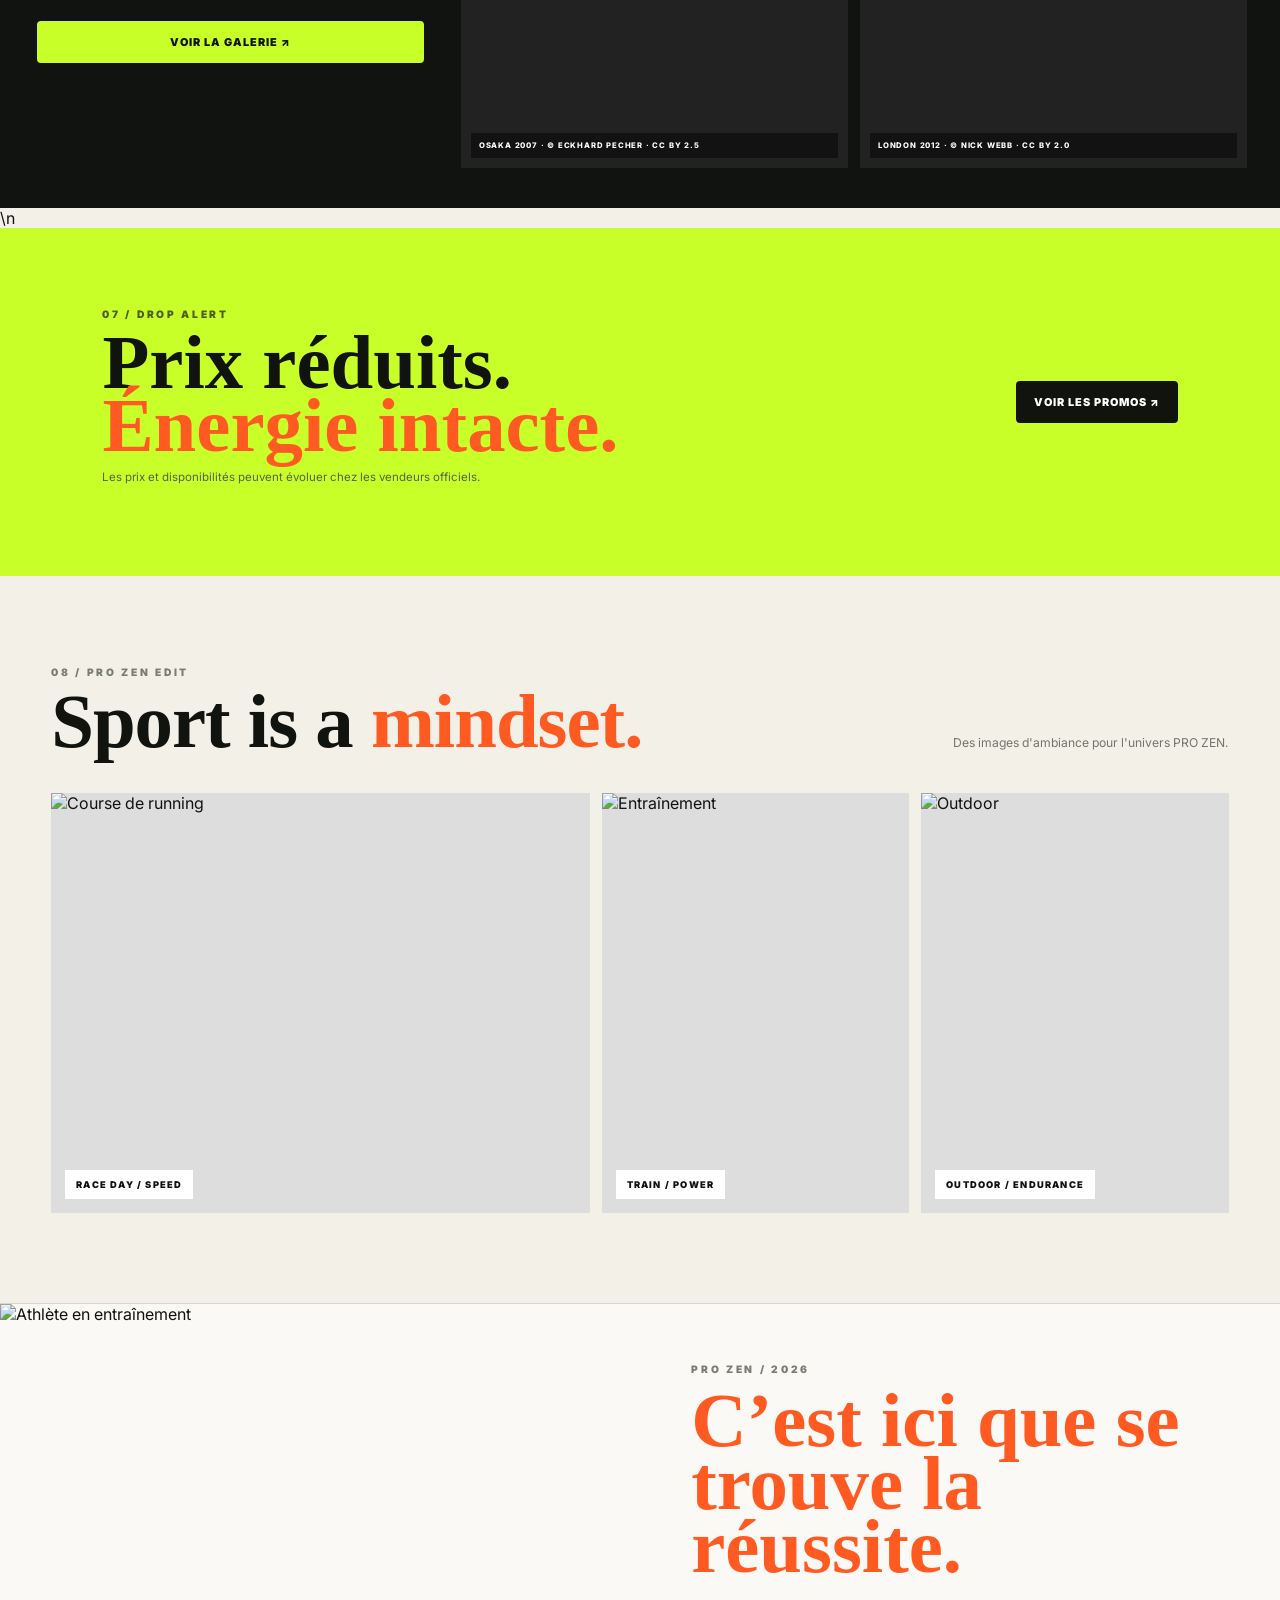
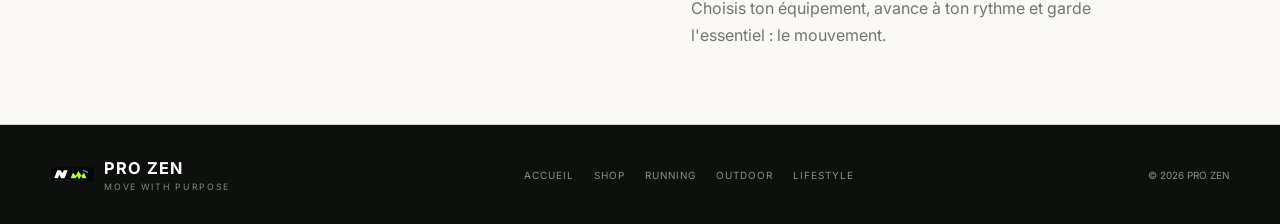
==== commit d8fe7dbd: "met a jour le catalogue et corrige les filtres" ====
--- a/pro-zen/index.html
+++ b/pro-zen/index.html
@@ -8,7 +8,7 @@
 <link rel="preconnect" href="https://fonts.googleapis.com">
 <link rel="preconnect" href="https://fonts.gstatic.com" crossorigin>
 <link href="https://fonts.googleapis.com/css2?family=Barlow+Condensed:wght@500;600;700;800;900&family=Inter:wght@400;500;600;700;800;900&display=swap" rel="stylesheet">
-<link rel="stylesheet" href="style.css?v=23">
+<link rel="stylesheet" href="style.css?v=24">
 </head>
 <body>
 <div class="announce"><span>PRO ZEN</span><span>RUNNING / SPORT / LIFESTYLE</span><span>COLLECTION 2026</span></div>
@@ -51,7 +51,7 @@
 <section id="products" class="section shop-section">
   <div class="section-heading"><div><div class="kicker">02 / THE SHOP</div><h2>Choisis ton <em>terrain.</em></h2></div><p><strong>C’est ici que se trouve la réussite.</strong><br>Une sélection de chaussures, running, vêtements et lifestyle.</p></div>
   <div id="filterRow" class="filter-row">
-    <button class="filter active" data-filter="Tous">Tout</button><button class="filter" data-filter="Running">Running</button><button class="filter" data-filter="Chaussures">Chaussures</button><button class="filter" data-filter="Vêtements">Vêtements</button><button class="filter" data-filter="Hiver">Outdoor</button><button class="filter" data-filter="Parfums">Lifestyle</button><button class="filter" data-filter="Vêtements">Vêtements</button><button class="filter" data-filter="Accessoires">Accessoires</button><button class="filter" data-filter="Sacs">Sacs</button><button class="filter" data-filter="Hydratation">Hydratation</button><button class="filter" data-filter="Training">Training</button><button class="filter" data-filter="Cadeaux">Cadeaux</button><button class="filter" data-filter="Promotion">Promos</button>
+    <button class="filter active" data-filter="Tous">Tout</button><button class="filter" data-filter="Running">Running</button><button class="filter" data-filter="Chaussures">Chaussures</button><button class="filter" data-filter="Vêtements">Vêtements</button><button class="filter" data-filter="Hiver">Outdoor</button><button class="filter" data-filter="Parfums">Lifestyle</button><button class="filter" data-filter="Accessoires">Accessoires</button><button class="filter" data-filter="Sacs">Sacs</button><button class="filter" data-filter="Hydratation">Hydratation</button><button class="filter" data-filter="Training">Training</button><button class="filter" data-filter="Cadeaux">Cadeaux</button><button class="filter" data-filter="Promotion">Promos</button>
   </div>
   <div id="productGrid" class="product-grid"></div>
   <p class="photo-note">Sélectionne un article pour voir les tailles, couleurs, quantité et le lien officiel de la marque.</p>
@@ -127,6 +127,6 @@
   <div class="footer-links"><a href="#home">Accueil</a><a href="#products">Shop</a><a href="#running">Running</a><a href="#winter">Outdoor</a><a href="#perfumes">Lifestyle</a></div>
   <span>© 2026 PRO ZEN</span>
 </footer>
-<script src="script.js?v=23"></script>
+<script src="script.js?v=24"></script>
 </body>
 </html>
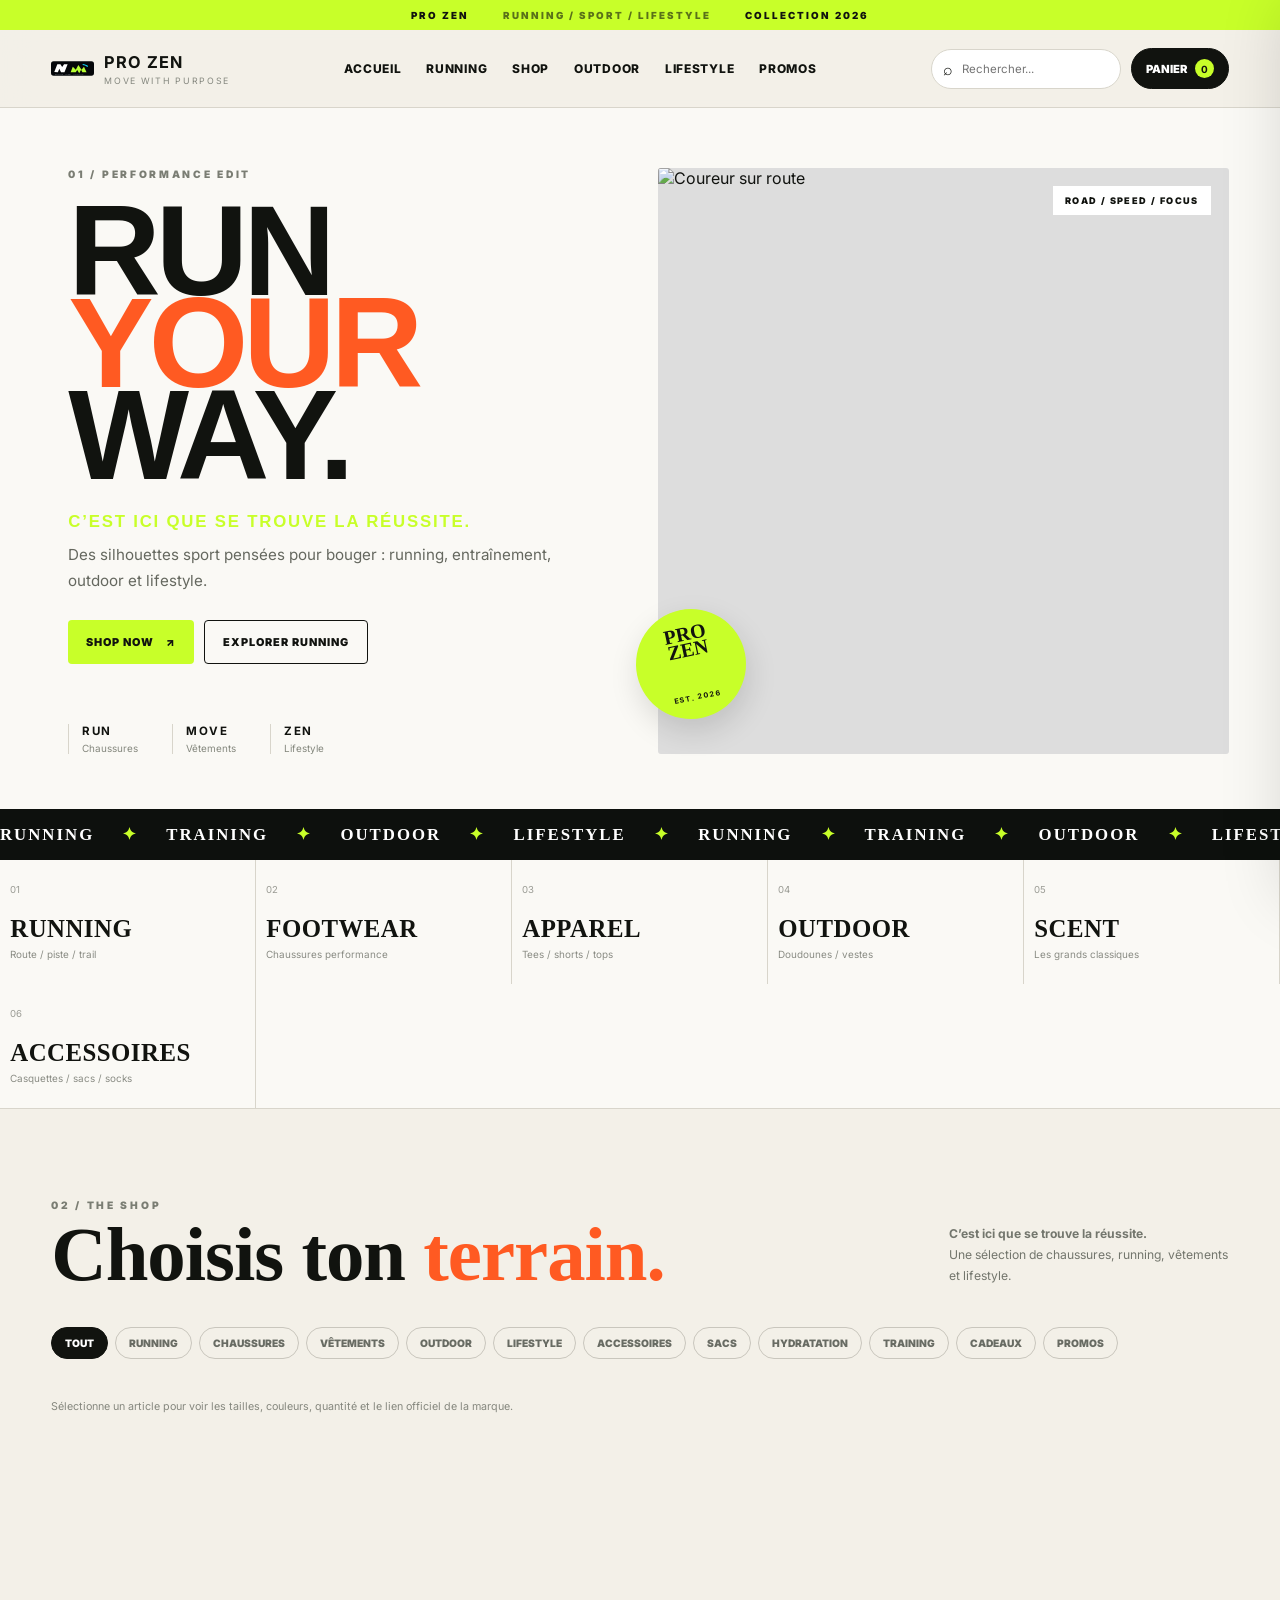
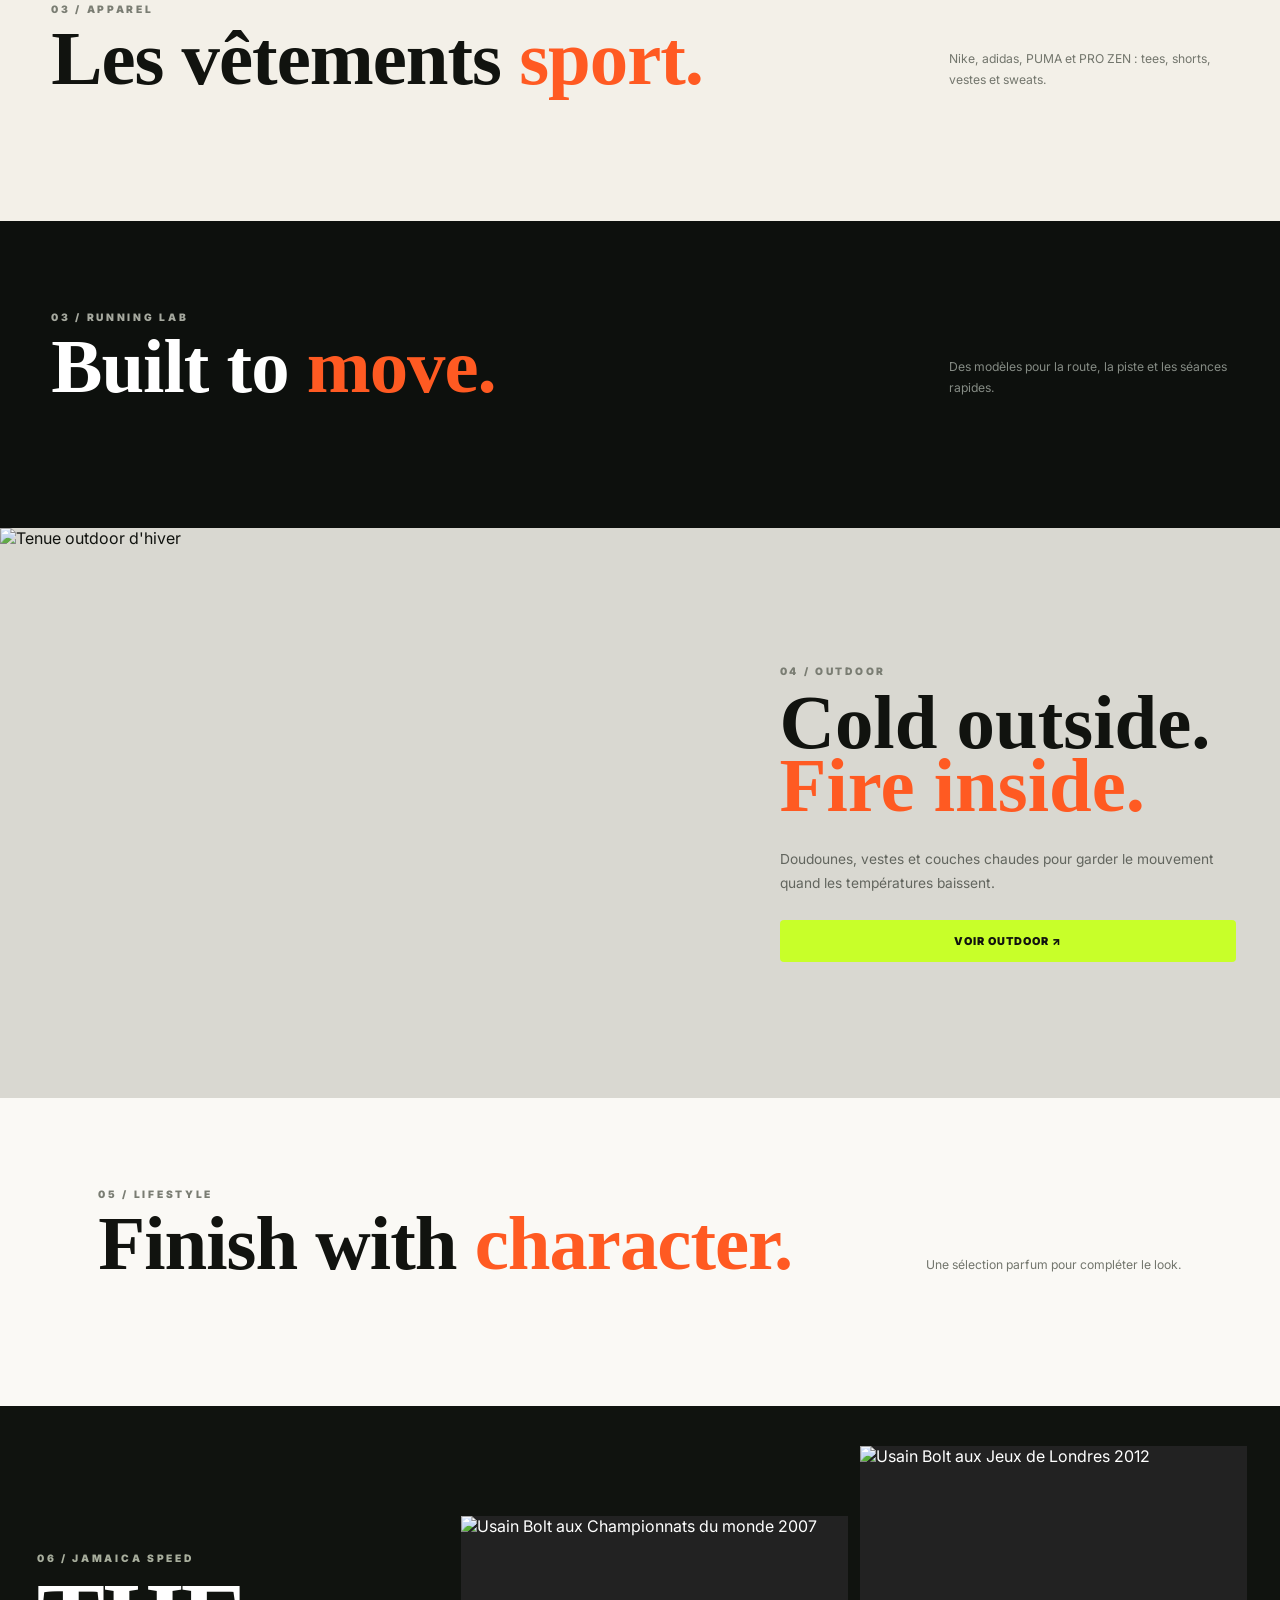
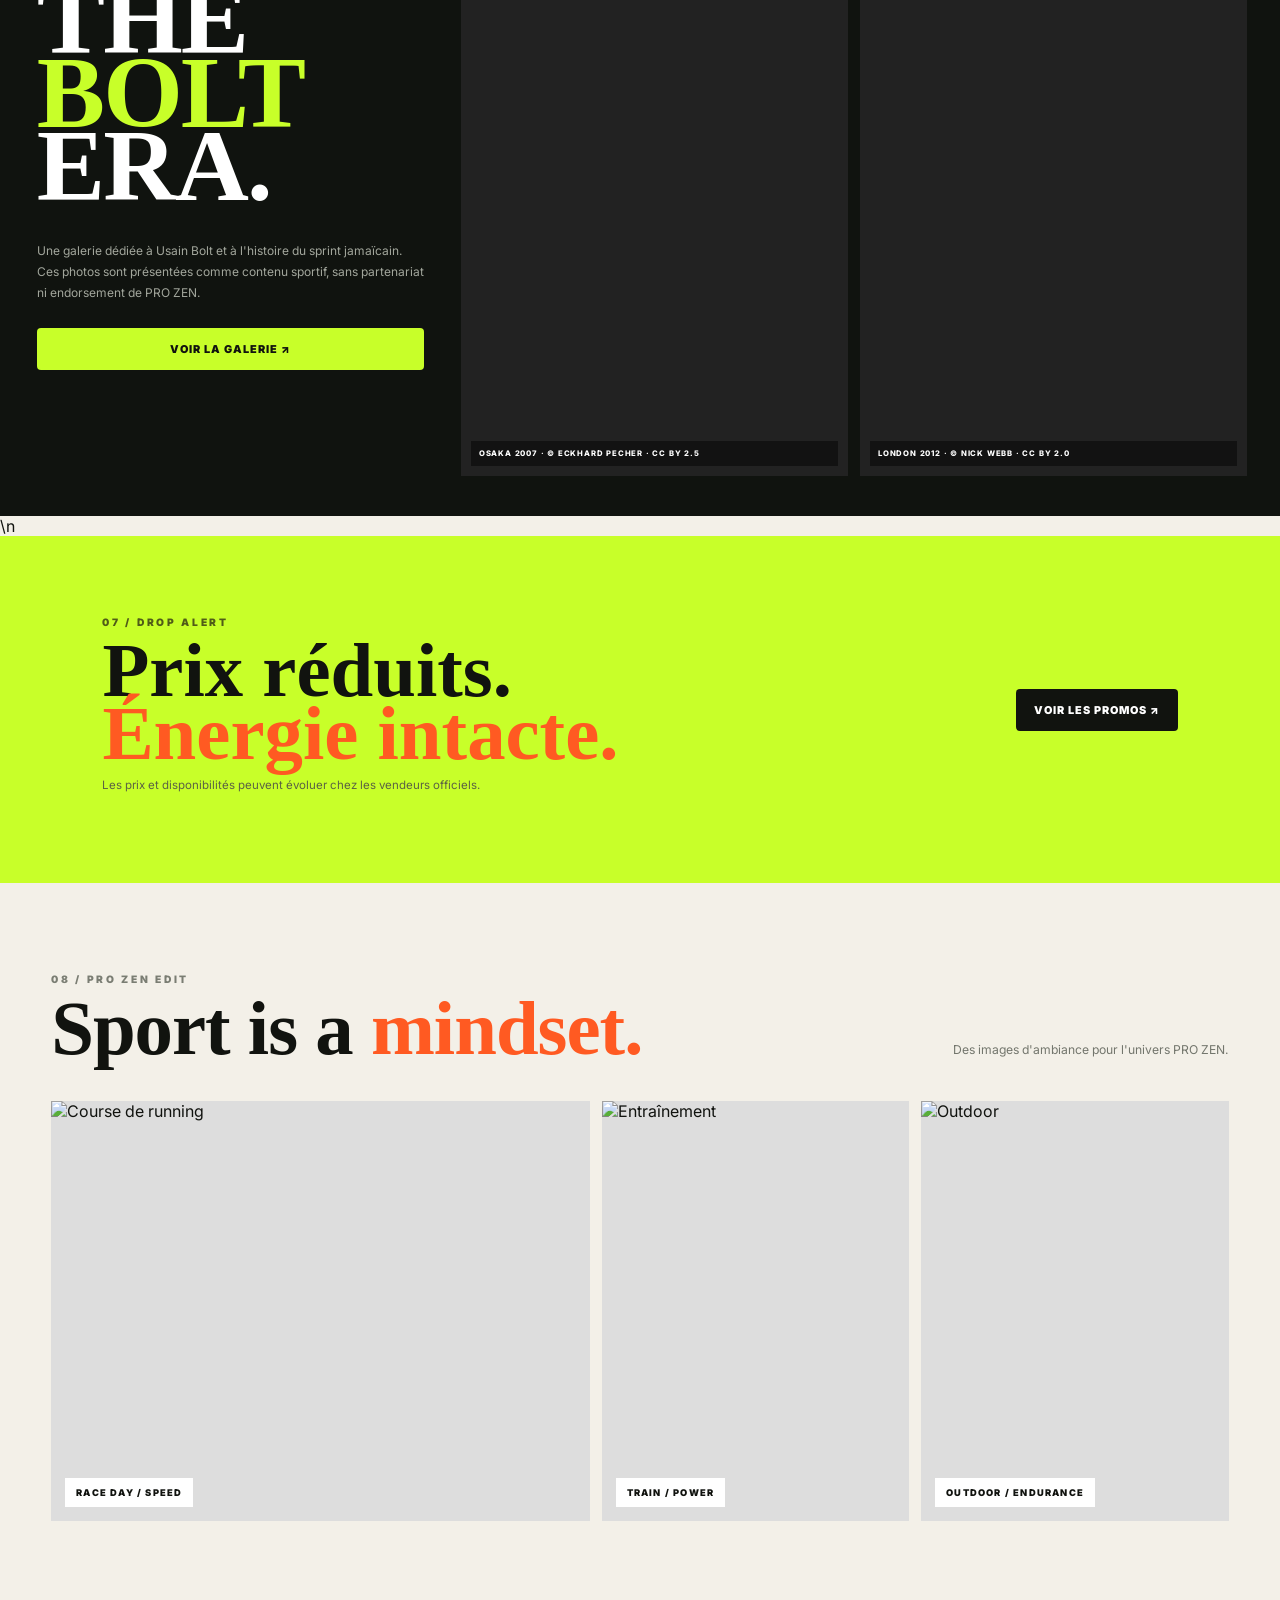
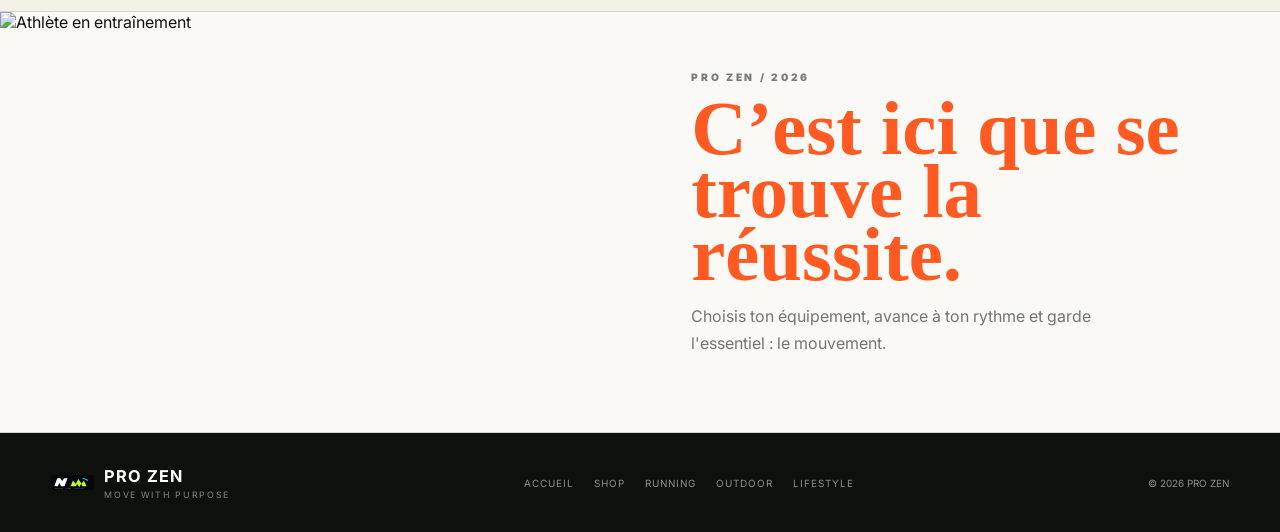
==== commit edd8afc0: "ajoute une section vetements visible sur la boutique" ====
--- a/pro-zen/index.html
+++ b/pro-zen/index.html
@@ -55,6 +55,11 @@
   </div>
   <div id="productGrid" class="product-grid"></div>
   <p class="photo-note">Sélectionne un article pour voir les tailles, couleurs, quantité et le lien officiel de la marque.</p>
+</section>
+
+<section id="apparel" class="section apparel-section">
+  <div class="section-heading"><div><div class="kicker">03 / APPAREL</div><h2>Les vêtements <em>sport.</em></h2></div><p>Nike, adidas, PUMA et PRO ZEN : tees, shorts, vestes et sweats.</p></div>
+  <div id="apparelGrid" class="product-grid apparel-grid"></div>
 </section>
 
 <section id="running" class="feature-section">
